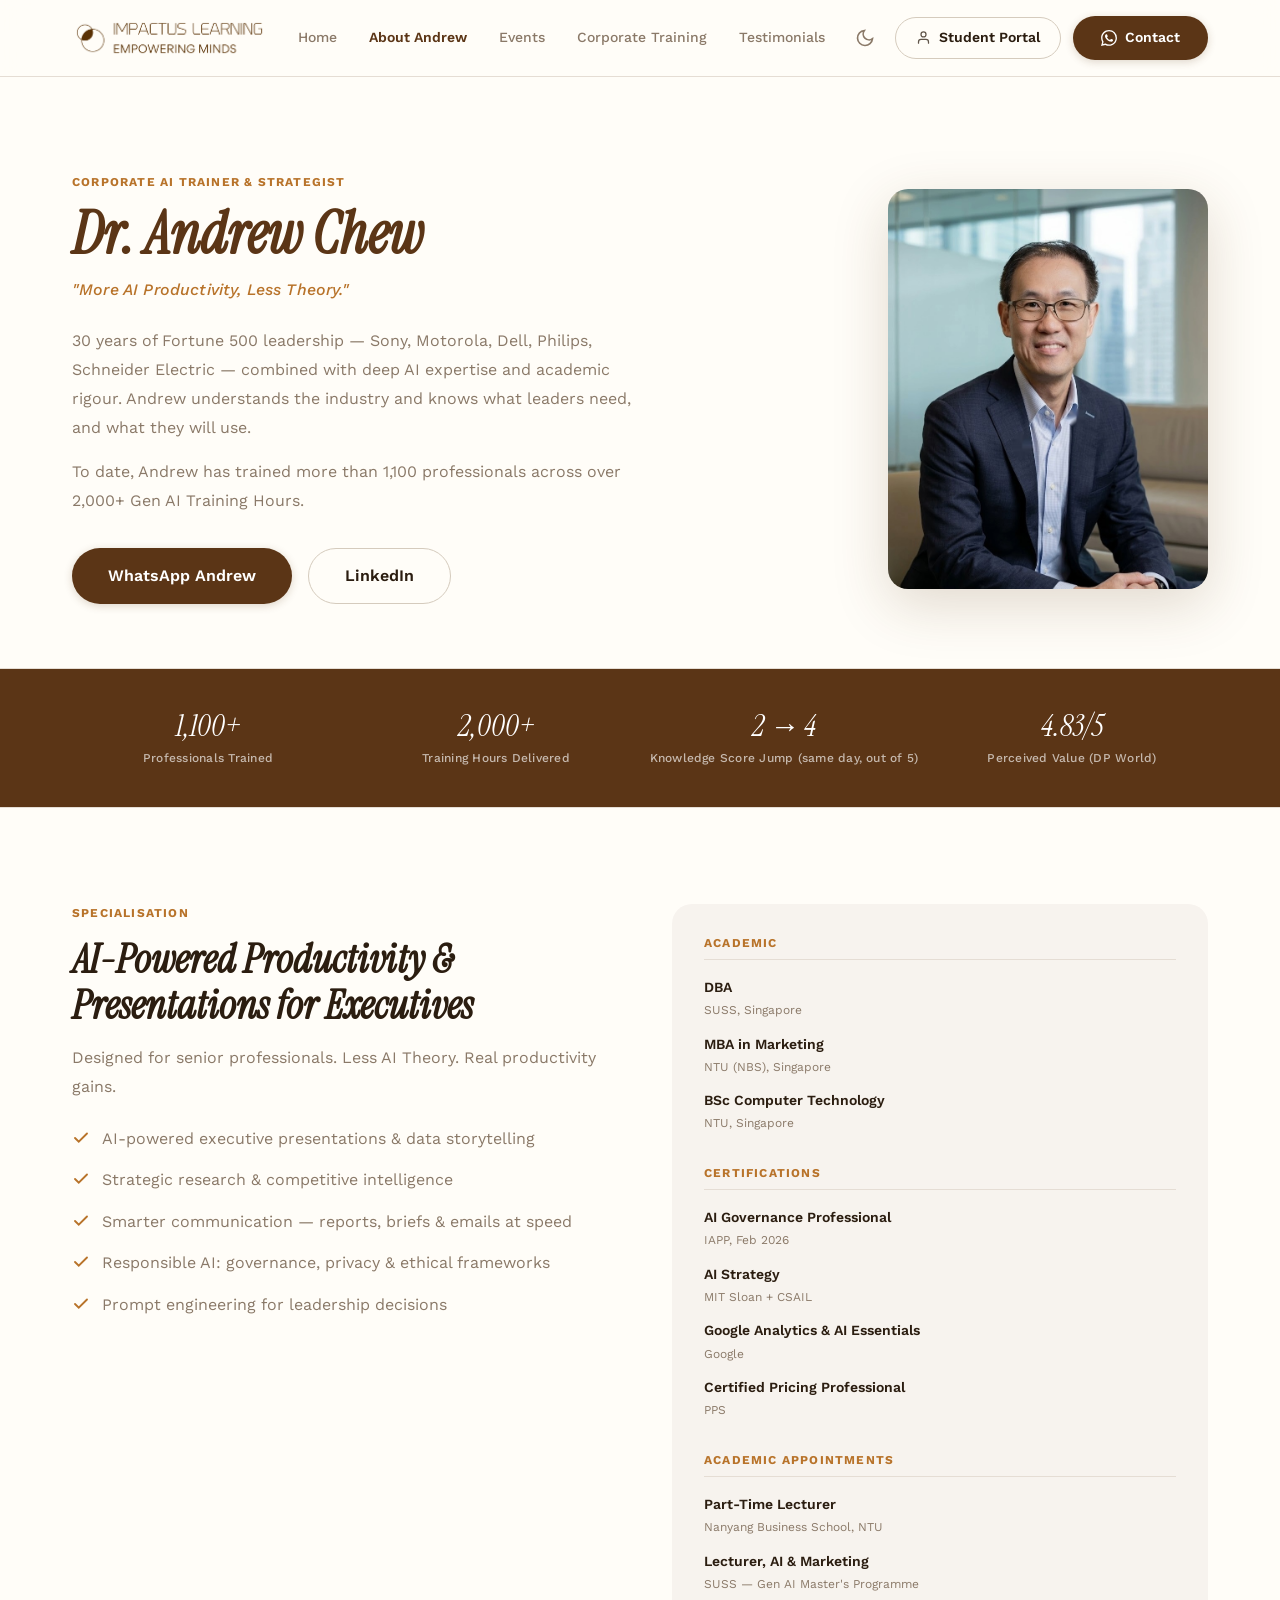
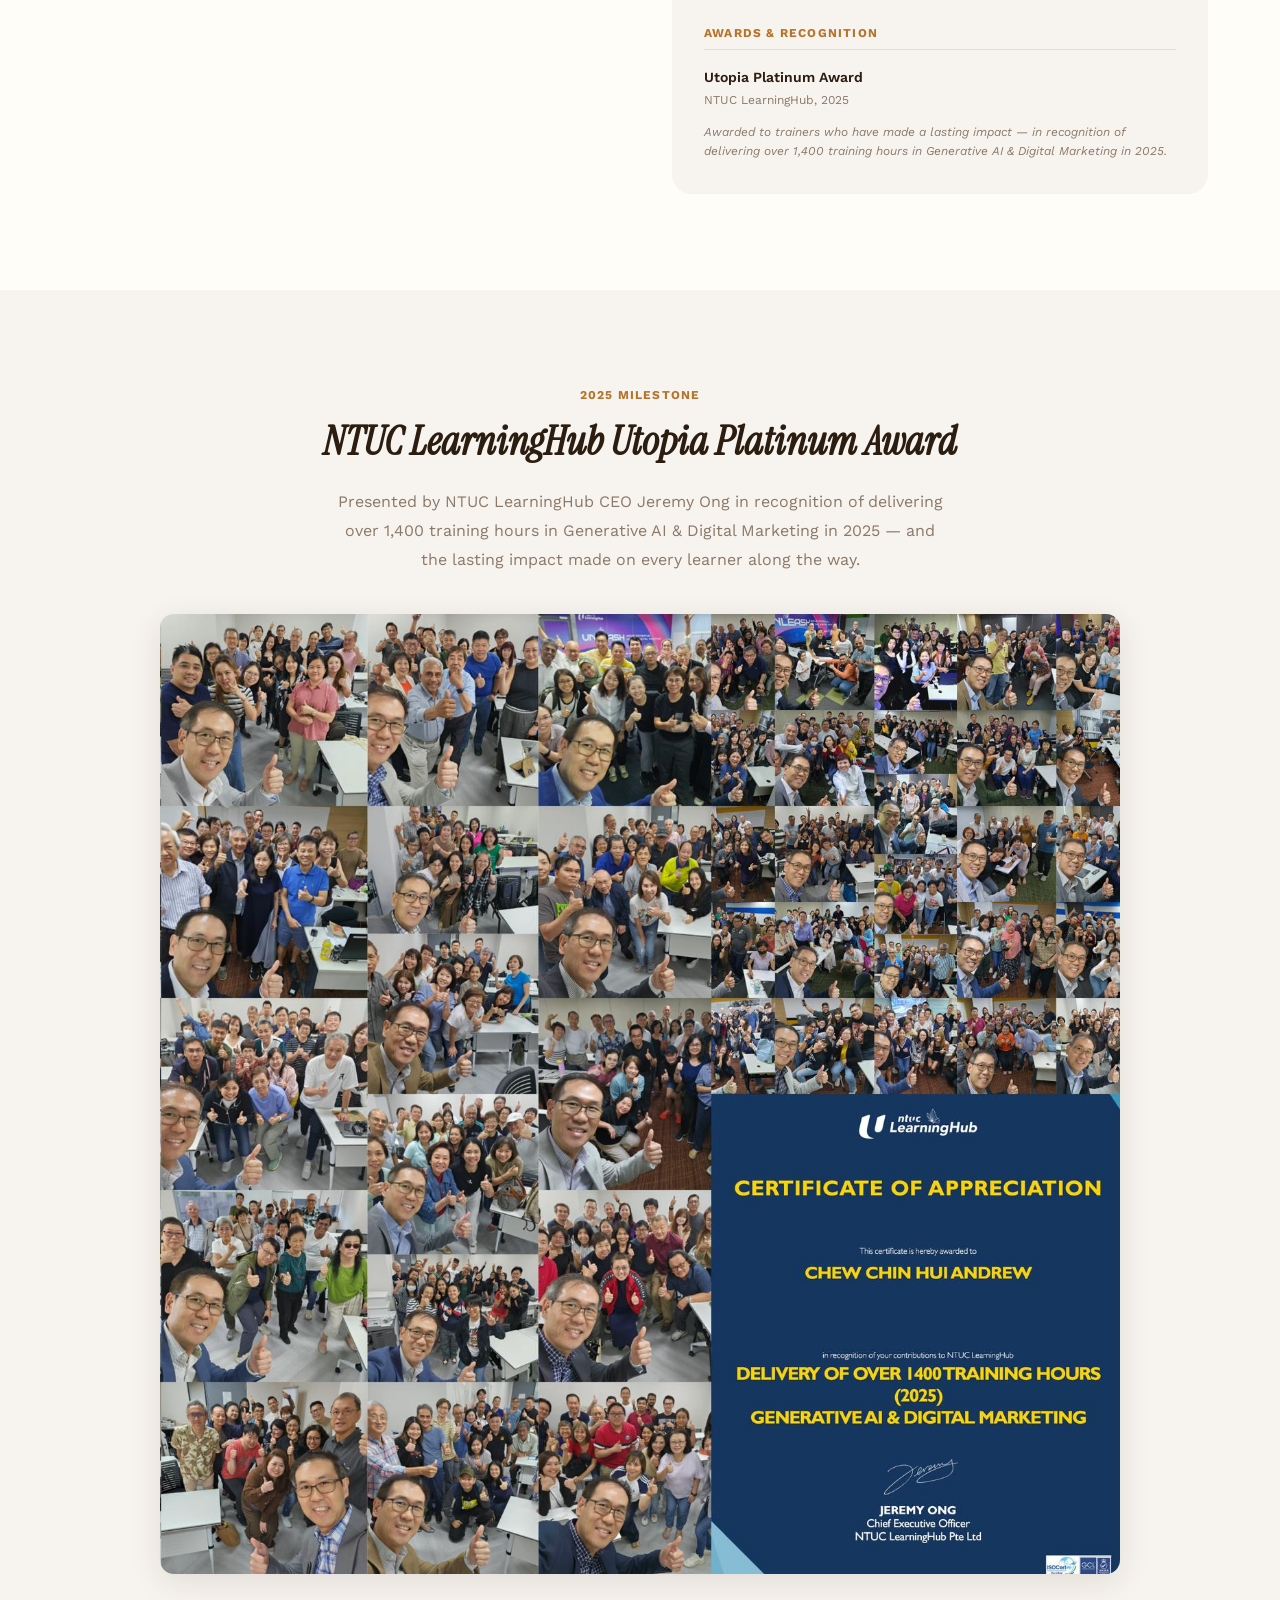
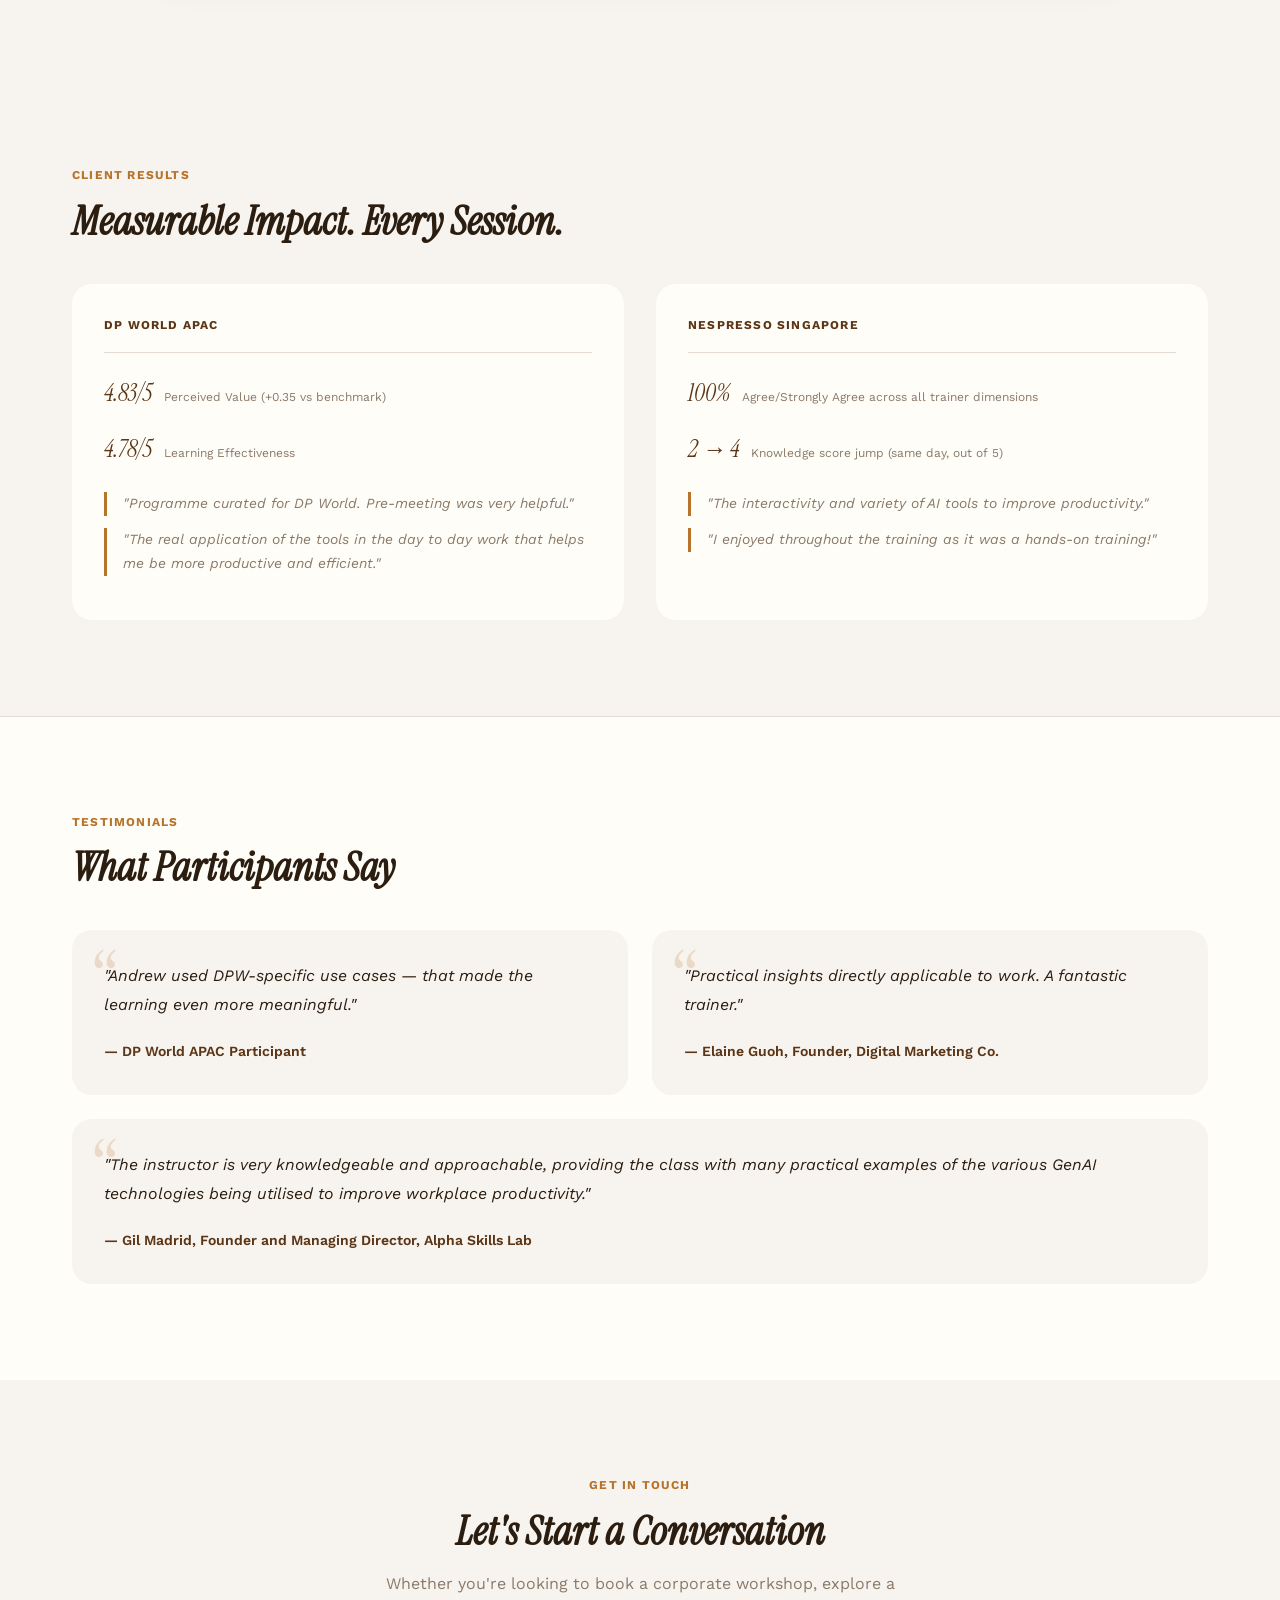
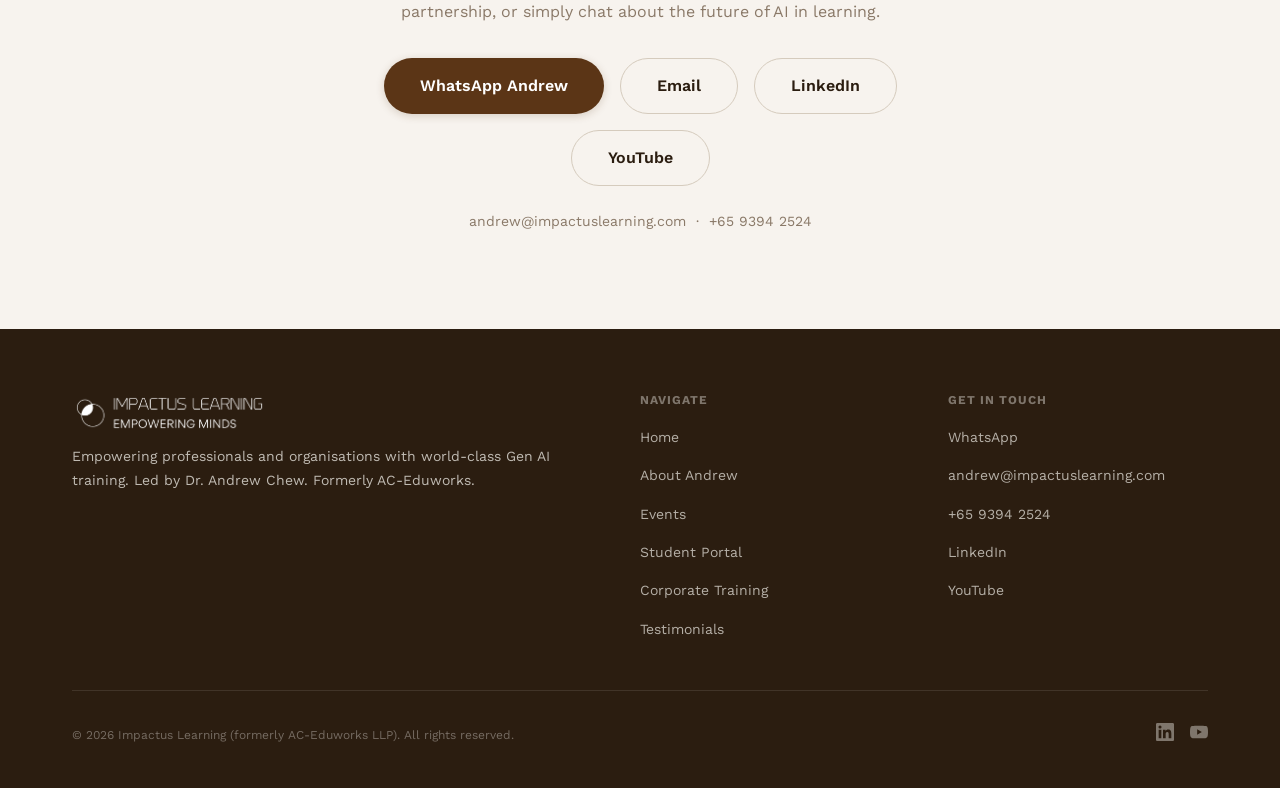
==== about.html @ 6787ad2a "Student Portal: lead the mobile drawer as a button The header capsule can't exist on mobile — at 390" ====
<!DOCTYPE html>
<html lang="en">
<head>
  <!-- Google tag (gtag.js) -->
  <script async src="https://www.googletagmanager.com/gtag/js?id=G-1ZG98XKEWS"></script>
  <script>
    window.dataLayer = window.dataLayer || [];
    function gtag(){dataLayer.push(arguments);}
    gtag('js', new Date());
    gtag('config', 'G-1ZG98XKEWS');
  </script>

  <meta charset="UTF-8">
  <meta name="viewport" content="width=device-width, initial-scale=1.0">
  <meta name="color-scheme" content="light dark">
  <meta name="supported-color-schemes" content="light dark">
  <title>About Dr. Andrew Chew — Impactus Learning</title>
  <meta name="description" content="Dr. Andrew Chew — Corporate AI Trainer & Strategist. 30 years of Fortune 500 leadership. DBA from SUSS. 1,100+ professionals trained.">
  <link rel="preconnect" href="https://fonts.googleapis.com">
  <link rel="preconnect" href="https://fonts.gstatic.com" crossorigin>
  <link href="https://fonts.googleapis.com/css2?family=Instrument+Serif:ital@0;1&family=Work+Sans:wght@300..700&display=swap" rel="stylesheet">
  <link rel="stylesheet" href="css/style.css?v=portal-drawer-v2">
  <link rel="icon" type="image/x-icon" href="favicon.ico">
  <link rel="apple-touch-icon" href="images/apple-touch-icon.png">
</head>
<body>

  <!-- HEADER -->
  <header class="header">
    <div class="container">
      <nav class="nav">
        <a href="index.html" class="nav__logo">
          <img src="images/logo.png" alt="Impactus Learning" class="nav__logo-img">
        </a>
        <div class="nav__overlay"></div>
        <ul class="nav__links">
          <li class="nav__drawer-header">
            <span>Menu</span>
            <button class="nav__close" aria-label="Close menu">
              <svg width="18" height="18" viewBox="0 0 24 24" fill="none" stroke="currentColor" stroke-width="2.5" stroke-linecap="round"><path d="M18 6L6 18M6 6l12 12"/></svg>
            </button>
          </li>
          <li class="nav__portal-item"><a href="https://events.impactuslearning.com/portal/" target="_blank" rel="noopener"><svg width="16" height="16" viewBox="0 0 24 24" fill="none" stroke="currentColor" stroke-width="2" stroke-linecap="round" stroke-linejoin="round"><path d="M20 21v-2a4 4 0 0 0-4-4H8a4 4 0 0 0-4 4v2"/><circle cx="12" cy="7" r="4"/></svg> Student Portal</a></li>
                    <li><a href="index.html">Home</a></li>
          <li><a href="about.html" class="active">About Andrew</a></li>
          <li><a href="https://events.impactuslearning.com" target="_blank" rel="noopener">Events</a></li>
          <li><a href="training.html">Corporate Training</a></li>
          <li><a href="testimonials.html">Testimonials</a></li>
          <!-- <li><a href="rebrand.html">Our Story</a></li> -->
        </ul>
        <div class="nav__actions">
          <button class="theme-toggle" data-theme-toggle aria-label="Toggle theme">
            <svg width="20" height="20" viewBox="0 0 24 24" fill="none" stroke="currentColor" stroke-width="2"><path d="M21 12.79A9 9 0 1 1 11.21 3 7 7 0 0 0 21 12.79z"/></svg>
          </button>
          <a href="https://events.impactuslearning.com/portal/" class="btn btn--outline nav__portal" target="_blank" rel="noopener"><svg width="15" height="15" viewBox="0 0 24 24" fill="none" stroke="currentColor" stroke-width="2" stroke-linecap="round" stroke-linejoin="round"><path d="M20 21v-2a4 4 0 0 0-4-4H8a4 4 0 0 0-4 4v2"/><circle cx="12" cy="7" r="4"/></svg> Student Portal</a>
          <a href="https://wa.me/6593942524" class="btn btn--primary" target="_blank" rel="noopener">
            <svg width="16" height="16" viewBox="0 0 24 24" fill="currentColor"><path d="M17.472 14.382c-.297-.149-1.758-.867-2.03-.967-.273-.099-.471-.148-.67.15-.197.297-.767.966-.94 1.164-.173.199-.347.223-.644.075-.297-.15-1.255-.463-2.39-1.475-.883-.788-1.48-1.761-1.653-2.059-.173-.297-.018-.458.13-.606.134-.133.298-.347.446-.52.149-.174.198-.298.298-.497.099-.198.05-.371-.025-.52-.075-.149-.669-1.612-.916-2.207-.242-.579-.487-.5-.669-.51-.173-.008-.371-.01-.57-.01-.198 0-.52.074-.792.372-.272.297-1.04 1.016-1.04 2.479 0 1.462 1.065 2.875 1.213 3.074.149.198 2.096 3.2 5.077 4.487.709.306 1.262.489 1.694.625.712.227 1.36.195 1.871.118.571-.085 1.758-.719 2.006-1.413.248-.694.248-1.289.173-1.413-.074-.124-.272-.198-.57-.347m-5.421 7.403h-.004a9.87 9.87 0 01-5.031-1.378l-.361-.214-3.741.982.998-3.648-.235-.374a9.86 9.86 0 01-1.51-5.26c.001-5.45 4.436-9.884 9.888-9.884 2.64 0 5.122 1.03 6.988 2.898a9.825 9.825 0 012.893 6.994c-.003 5.45-4.437 9.884-9.885 9.884m8.413-18.297A11.815 11.815 0 0012.05 0C5.495 0 .16 5.335.157 11.892c0 2.096.547 4.142 1.588 5.945L.057 24l6.305-1.654a11.882 11.882 0 005.683 1.448h.005c6.554 0 11.89-5.335 11.893-11.893a11.821 11.821 0 00-3.48-8.413z"/></svg>
            Contact
          </a>
          <button class="nav__toggle" aria-label="Open menu">
            <svg width="24" height="24" viewBox="0 0 24 24" fill="none" stroke="currentColor" stroke-width="2"><path d="M3 12h18M3 6h18M3 18h18"/></svg>
          </button>
        </div>
      </nav>
    </div>
  </header>

  <!-- PROFILE HERO -->
  <section class="about-hero">
    <div class="container">
      <div class="about-hero__inner" data-animate>
        <div class="about-hero__text">
          <p class="section__tag">Corporate AI Trainer &amp; Strategist</p>
          <h1 class="about-hero__name">Dr. Andrew Chew</h1>
          <p class="about-hero__tagline">"More AI Productivity, Less Theory."</p>
          <p class="about-hero__bio">30 years of Fortune 500 leadership — Sony, Motorola, Dell, Philips, Schneider Electric — combined with deep AI expertise and academic rigour. Andrew understands the industry and knows what leaders need, and what they will use.</p>
          <p class="about-hero__bio">To date, Andrew has trained more than 1,100 professionals across over 2,000+ Gen AI Training Hours.</p>
          <div class="about-hero__actions">
            <a href="https://wa.me/6593942524" class="btn btn--primary btn--lg" target="_blank" rel="noopener">WhatsApp Andrew</a>
            <a href="https://www.linkedin.com/in/andrew-chew-c-h/" class="btn btn--outline btn--lg" target="_blank" rel="noopener">LinkedIn</a>
          </div>
        </div>
        <div class="about-hero__photo-wrap">
          <img src="images/andrew-profile.jpg" alt="Dr. Andrew Chew" class="about-hero__photo">

        </div>
      </div>
    </div>
  </section>

  <!-- STATS STRIP -->
  <section class="about-stats" data-animate>
    <div class="container">
      <div class="about-stats__grid">
        <div class="about-stat">
          <div class="about-stat__number" data-count="1100" data-suffix="+">0</div>
          <div class="about-stat__label">Professionals Trained</div>
        </div>
        <div class="about-stat">
          <div class="about-stat__number" data-count="2000" data-suffix="+">0</div>
          <div class="about-stat__label">Training Hours Delivered</div>
        </div>
        <div class="about-stat">
          <div class="about-stat__number">2 → 4</div>
          <div class="about-stat__label">Knowledge Score Jump (same day, out of 5)</div>
        </div>
        <div class="about-stat">
          <div class="about-stat__number" data-count="483" data-divide="100" data-suffix="/5">0</div>
          <div class="about-stat__label">Perceived Value (DP World)</div>
        </div>
      </div>
    </div>
  </section>

  <!-- WHAT SETS ANDREW APART -->
  <section class="section section--bordered" data-animate>
    <div class="container">
      <div class="about-split">
        <div class="about-split__lead">
          <p class="section__tag">Specialisation</p>
          <h2 class="section__title">AI-Powered Productivity &amp; Presentations for Executives</h2>
          <p style="font-size: var(--text-base); color: var(--color-text-muted); line-height: 1.8; margin-bottom: var(--space-5);">Designed for senior professionals. Less AI Theory. Real productivity gains.</p>
          <ul class="about-skills">
            <li>
              <svg width="18" height="18" viewBox="0 0 24 24" fill="none" stroke="currentColor" stroke-width="2.5" stroke-linecap="round"><polyline points="20 6 9 17 4 12"/></svg>
              AI-powered executive presentations &amp; data storytelling
            </li>
            <li>
              <svg width="18" height="18" viewBox="0 0 24 24" fill="none" stroke="currentColor" stroke-width="2.5" stroke-linecap="round"><polyline points="20 6 9 17 4 12"/></svg>
              Strategic research &amp; competitive intelligence
            </li>
            <li>
              <svg width="18" height="18" viewBox="0 0 24 24" fill="none" stroke="currentColor" stroke-width="2.5" stroke-linecap="round"><polyline points="20 6 9 17 4 12"/></svg>
              Smarter communication — reports, briefs &amp; emails at speed
            </li>
            <li>
              <svg width="18" height="18" viewBox="0 0 24 24" fill="none" stroke="currentColor" stroke-width="2.5" stroke-linecap="round"><polyline points="20 6 9 17 4 12"/></svg>
              Responsible AI: governance, privacy &amp; ethical frameworks
            </li>
            <li>
              <svg width="18" height="18" viewBox="0 0 24 24" fill="none" stroke="currentColor" stroke-width="2.5" stroke-linecap="round"><polyline points="20 6 9 17 4 12"/></svg>
              Prompt engineering for leadership decisions
            </li>
          </ul>
        </div>
        <div class="about-split__credentials">
          <div class="cred-group">
            <h4 class="cred-group__title">Academic</h4>
            <ul class="cred-list">
              <li><span class="cred-degree">DBA</span><span class="cred-inst">SUSS, Singapore</span></li>
              <li><span class="cred-degree">MBA in Marketing</span><span class="cred-inst">NTU (NBS), Singapore</span></li>
              <li><span class="cred-degree">BSc Computer Technology</span><span class="cred-inst">NTU, Singapore</span></li>
            </ul>
          </div>
          <div class="cred-group">
            <h4 class="cred-group__title">Certifications</h4>
            <ul class="cred-list">
              <li><span class="cred-degree">AI Governance Professional</span><span class="cred-inst">IAPP, Feb 2026</span></li>
              <li><span class="cred-degree">AI Strategy</span><span class="cred-inst">MIT Sloan + CSAIL</span></li>
              <li><span class="cred-degree">Google Analytics &amp; AI Essentials</span><span class="cred-inst">Google</span></li>
              <li><span class="cred-degree">Certified Pricing Professional</span><span class="cred-inst">PPS</span></li>
            </ul>
          </div>
          <div class="cred-group">
            <h4 class="cred-group__title">Academic Appointments</h4>
            <ul class="cred-list">
              <li><span class="cred-degree">Part-Time Lecturer</span><span class="cred-inst">Nanyang Business School, NTU</span></li>
              <li><span class="cred-degree">Lecturer, AI &amp; Marketing</span><span class="cred-inst">SUSS — Gen AI Master's Programme</span></li>
            </ul>
          </div>
          <div class="cred-group">
            <h4 class="cred-group__title">Awards &amp; Recognition</h4>
            <ul class="cred-list">
              <li><span class="cred-degree">Utopia Platinum Award</span><span class="cred-inst">NTUC LearningHub, 2025</span></li>
              <li><span class="cred-degree" style="font-size:var(--text-xs);font-weight:400;font-style:italic;color:var(--color-text-muted);">Awarded to trainers who have made a lasting impact — in recognition of delivering over 1,400 training hours in Generative AI &amp; Digital Marketing in 2025.</span></li>
            </ul>
          </div>
        </div>
      </div>
    </div>
  </section>

  <!-- NTUC 2025 MILESTONE -->
  <section class="section section--surface">
    <div class="container">
      <p class="section__tag" style="text-align:center;">2025 Milestone</p>
      <h2 class="section__title" style="text-align:center;max-width:700px;margin:0 auto var(--space-6);">NTUC LearningHub Utopia Platinum Award</h2>
      <p style="text-align:center;font-size:var(--text-base);color:var(--color-text-muted);max-width:620px;margin:0 auto var(--space-10);line-height:1.8;">Presented by NTUC LearningHub CEO Jeremy Ong in recognition of delivering over 1,400 training hours in Generative AI &amp; Digital Marketing in 2025 — and the lasting impact made on every learner along the way.</p>
      <div style="max-width:960px;margin:0 auto;">
        <img src="images/ntuc-award-collage-2025.jpg"
             alt="Dr. Andrew Chew with NTUC LearningHub learners — 1,400 training hours 2025"
             style="width:100%;border-radius:var(--radius-lg);display:block;box-shadow:var(--shadow-lg);">
      </div>
    </div>
  </section>

  <!-- CLIENT RESULTS -->
  <section class="section section--surface" data-animate>
    <div class="container">
      <p class="section__tag">Client Results</p>
      <h2 class="section__title">Measurable Impact. Every Session.</h2>
      <div class="results-grid">
        <div class="result-card" data-animate>
          <div class="result-card__client">DP World APAC</div>
          <div class="result-card__metrics">
            <div class="result-metric">
              <span class="result-metric__value">4.83/5</span>
              <span class="result-metric__label">Perceived Value (+0.35 vs benchmark)</span>
            </div>
            <div class="result-metric">
              <span class="result-metric__value">4.78/5</span>
              <span class="result-metric__label">Learning Effectiveness</span>
            </div>
          </div>
          <blockquote class="result-card__quote">"Programme curated for DP World. Pre-meeting was very helpful."</blockquote>
          <blockquote class="result-card__quote">"The real application of the tools in the day to day work that helps me be more productive and efficient."</blockquote>
        </div>
        <div class="result-card" data-animate>
          <div class="result-card__client">Nespresso Singapore</div>
          <div class="result-card__metrics">
            <div class="result-metric">
              <span class="result-metric__value">100%</span>
              <span class="result-metric__label">Agree/Strongly Agree across all trainer dimensions</span>
            </div>
            <div class="result-metric">
              <span class="result-metric__value">2 → 4</span>
              <span class="result-metric__label">Knowledge score jump (same day, out of 5)</span>
            </div>
          </div>
          <blockquote class="result-card__quote">"The interactivity and variety of AI tools to improve productivity."</blockquote>
          <blockquote class="result-card__quote">"I enjoyed throughout the training as it was a hands-on training!"</blockquote>
        </div>
      </div>
    </div>
  </section>

  <!-- TESTIMONIALS -->
  <section class="section section--bordered" data-animate>
    <div class="container">
      <p class="section__tag">Testimonials</p>
      <h2 class="section__title">What Participants Say</h2>
      <div class="about-testimonials">
        <figure class="about-testi" data-animate>
          <blockquote class="about-testi__quote">"Andrew used DPW-specific use cases — that made the learning even more meaningful."</blockquote>
          <figcaption class="about-testi__attr">— DP World APAC Participant</figcaption>
        </figure>
        <figure class="about-testi" data-animate>
          <blockquote class="about-testi__quote">"Practical insights directly applicable to work. A fantastic trainer."</blockquote>
          <figcaption class="about-testi__attr">— Elaine Guoh, Founder, Digital Marketing Co.</figcaption>
        </figure>
        <figure class="about-testi about-testi--wide" data-animate>
          <blockquote class="about-testi__quote">"The instructor is very knowledgeable and approachable, providing the class with many practical examples of the various GenAI technologies being utilised to improve workplace productivity."</blockquote>
          <figcaption class="about-testi__attr">— Gil Madrid, Founder and Managing Director, Alpha Skills Lab</figcaption>
        </figure>
      </div>
    </div>
  </section>

  <!-- CONNECT -->
  <section class="section section--surface" data-animate>
    <div class="container" style="text-align: center; max-width: 600px;">
      <p class="section__tag" style="text-align: center;">Get in Touch</p>
      <h2 class="section__title" style="text-align: center;">Let's Start a Conversation</h2>
      <p class="section__sub" style="text-align: center; margin: 0 auto var(--space-8);">Whether you're looking to book a corporate workshop, explore a partnership, or simply chat about the future of AI in learning.</p>
      <div style="display: flex; gap: var(--space-4); justify-content: center; flex-wrap: wrap; margin-bottom: var(--space-6);">
        <a href="https://wa.me/6593942524" class="btn btn--primary btn--lg" target="_blank" rel="noopener">WhatsApp Andrew</a>
        <a href="mailto:andrew@impactuslearning.com" class="btn btn--outline btn--lg">Email</a>
        <a href="https://www.linkedin.com/in/andrew-chew-c-h/" class="btn btn--outline btn--lg" target="_blank" rel="noopener">LinkedIn</a>
        <a href="https://www.youtube.com/@AndrewLearnsAI/videos" class="btn btn--outline btn--lg" target="_blank" rel="noopener">YouTube</a>
      </div>
      <p style="font-size: var(--text-sm); color: var(--color-text-muted);">andrew@impactuslearning.com &nbsp;·&nbsp; +65 9394 2524</p>
    </div>
  </section>

  <!-- FOOTER -->
  <footer class="footer">
    <div class="container">
      <div class="footer__grid">
        <div class="footer__brand">
          <img src="images/logo-dark.png" alt="Impactus Learning">
          <p>Empowering professionals and organisations with world-class Gen AI training. Led by Dr. Andrew Chew. Formerly AC-Eduworks.</p>
        </div>
        <div>
          <h4>Navigate</h4>
          <ul class="footer__links">
                      <li><a href="index.html">Home</a></li>
          <li><a href="about.html" class="active">About Andrew</a></li>
          <li><a href="https://events.impactuslearning.com" target="_blank" rel="noopener">Events</a></li>
          <li><a href="https://events.impactuslearning.com/portal/" target="_blank" rel="noopener">Student Portal</a></li>
          <li><a href="training.html">Corporate Training</a></li>
          <li><a href="testimonials.html">Testimonials</a></li>
          <!-- <li><a href="rebrand.html">Our Story</a></li> -->
          </ul>
        </div>
        <div>
          <h4>Get in Touch</h4>
          <ul class="footer__links">
            <li><a href="https://wa.me/6593942524" target="_blank" rel="noopener">WhatsApp</a></li>
            <li><a href="mailto:andrew@impactuslearning.com">andrew@impactuslearning.com</a></li>
            <li><a href="tel:93942524">+65 9394 2524</a></li>
            <li><a href="https://www.linkedin.com/in/andrew-chew-c-h/" target="_blank" rel="noopener">LinkedIn</a></li>
            <li><a href="https://www.youtube.com/@AndrewLearnsAI/videos" target="_blank" rel="noopener">YouTube</a></li>
          </ul>
        </div>
      </div>
      <div class="footer__bottom">
        <span>&copy; 2026 Impactus Learning (formerly AC-Eduworks LLP). All rights reserved.</span>
        <div class="footer__socials">
          <a href="https://www.linkedin.com/in/andrew-chew-c-h/" target="_blank" rel="noopener" aria-label="LinkedIn">
            <svg width="18" height="18" viewBox="0 0 24 24" fill="currentColor"><path d="M20.447 20.452h-3.554v-5.569c0-1.328-.027-3.037-1.852-3.037-1.853 0-2.136 1.445-2.136 2.939v5.667H9.351V9h3.414v1.561h.046c.477-.9 1.637-1.85 3.37-1.85 3.601 0 4.267 2.37 4.267 5.455v6.286zM5.337 7.433a2.062 2.062 0 01-2.063-2.065 2.064 2.064 0 112.063 2.065zm1.782 13.019H3.555V9h3.564v11.452zM22.225 0H1.771C.792 0 0 .774 0 1.729v20.542C0 23.227.792 24 1.771 24h20.451C23.2 24 24 23.227 24 22.271V1.729C24 .774 23.2 0 22.222 0h.003z"/></svg>
          </a>
          <a href="https://www.youtube.com/@AndrewLearnsAI/videos" target="_blank" rel="noopener" aria-label="YouTube">
            <svg width="18" height="18" viewBox="0 0 24 24" fill="currentColor"><path d="M23.498 6.186a3.016 3.016 0 00-2.122-2.136C19.505 3.545 12 3.545 12 3.545s-7.505 0-9.377.505A3.017 3.017 0 00.502 6.186C0 8.07 0 12 0 12s0 3.93.502 5.814a3.016 3.016 0 002.122 2.136c1.871.505 9.376.505 9.376.505s7.505 0 9.377-.505a3.015 3.015 0 002.122-2.136C24 15.93 24 12 24 12s0-3.93-.502-5.814zM9.545 15.568V8.432L15.818 12l-6.273 3.568z"/></svg>
          </a>
        </div>
      </div>
    </div>
  </footer>

  <script src="js/main.js?v=6"></script>
</body>
</html>
---- css/style.css ----
/* ================================================================
   IMPACTUS LEARNING — Design System
   Warm • Light • People-Centric
   ================================================================ */

/* ---------- DESIGN TOKENS ---------- */
:root {
  /* ── Brand ── */
  --color-brand:       #5B3516;
  --color-brand-hover: #7A4A28;
  --color-brand-light: #A06B3E;
  --color-brand-subtle: rgba(91,53,22,0.08);

  /* ── Accent (warm amber for CTAs) ── */
  --color-accent:      #B8732A;
  --color-accent-hover:#D08535;
  --color-accent-subtle: rgba(184,115,42,0.10);

  /* ── Surfaces ── */
  --color-bg:          #FFFDF8;
  --color-surface:     #F7F3EE;
  --color-surface-2:   #EFEBE4;
  --color-surface-3:   #E7E1D9;

  /* ── Text ── */
  --color-text:        #2B1D10;
  --color-text-muted:  #8A7968;
  --color-text-subtle: #B5A898;

  /* ── Borders ── */
  --color-divider:     #E5DDD4;
  --color-divider-strong: #D5CBBD;

  /* ── Status ── */
  --color-success:     #3A8A5C;
  --color-error:       #C4483D;

  /* ── Type Scale ── */
  --text-xs:   0.75rem;
  --text-sm:   0.875rem;
  --text-base: 1rem;
  --text-lg:   1.125rem;
  --text-xl:   1.25rem;
  --text-2xl:  1.5rem;
  --text-3xl:  1.875rem;
  --text-hero: clamp(2.5rem, 5.5vw, 4rem);

  /* ── Spacing ── */
  --space-1:  0.25rem;  --space-2:  0.5rem;   --space-3:  0.75rem;
  --space-4:  1rem;     --space-5:  1.25rem;   --space-6:  1.5rem;
  --space-8:  2rem;     --space-10: 2.5rem;    --space-12: 3rem;
  --space-14: 3.5rem;   --space-16: 4rem;      --space-20: 5rem;
  --space-24: 6rem;     --space-32: 8rem;

  /* ── Radii ── */
  --radius-sm: 6px; --radius-md: 10px; --radius-lg: 14px; --radius-xl: 20px; --radius-full: 100px;

  /* ── Shadows ── */
  --shadow-xs:  0 1px 2px rgba(43,29,16,0.04);
  --shadow-sm:  0 2px 8px rgba(43,29,16,0.06);
  --shadow-md:  0 4px 16px rgba(43,29,16,0.08);
  --shadow-lg:  0 8px 32px rgba(43,29,16,0.10);
  --shadow-xl:  0 16px 48px rgba(43,29,16,0.12);

  /* ── Font ── */
  --font-display: 'Instrument Serif', Georgia, serif;
  --font-body:    'Work Sans', system-ui, sans-serif;

  /* ── Layout ── */
  --container-max: 1200px;
}

/* ---------- DARK MODE ---------- */
[data-theme="dark"] {
  --color-bg:          #26201A;
  --color-surface:     #302820;
  --color-surface-2:   #3A3028;
  --color-surface-3:   #453830;
  --color-text:        #E8E2DA;
  --color-text-muted:  #A69A8C;
  --color-text-subtle: #7A6E60;
  --color-divider:     #3E3228;
  /* Lift brand colour so it's visible on dark surfaces */
  --color-brand:       #C4894A;
  --color-brand-hover: #D49A5A;
  --color-brand-light: #D4A06A;
  --color-brand-subtle: rgba(196,137,74,0.12);
  --color-divider-strong: #4A4135;
  --color-accent-subtle: rgba(184,115,42,0.15);
  --shadow-xs:  0 1px 2px rgba(0,0,0,0.2);
  --shadow-sm:  0 2px 8px rgba(0,0,0,0.25);
  --shadow-md:  0 4px 16px rgba(0,0,0,0.3);
  --shadow-lg:  0 8px 32px rgba(0,0,0,0.35);
  --shadow-xl:  0 16px 48px rgba(0,0,0,0.4);
}

/* ---------- RESET & BASE ---------- */
*, *::before, *::after { margin: 0; padding: 0; box-sizing: border-box; }
html { scroll-behavior: smooth; -webkit-text-size-adjust: 100%; overflow-x: hidden; }
body {
  font-family: var(--font-body);
  font-size: var(--text-base);
  color: var(--color-text);
  background: var(--color-bg);
  line-height: 1.65;
  -webkit-font-smoothing: antialiased;
  transition: background-color 0.3s ease, color 0.3s ease;
}
img { max-width: 100%; display: block; }
a { color: inherit; text-decoration: none; }
button { font: inherit; cursor: pointer; background: none; border: none; }
ul, ol { list-style: none; }
h1, h2, h3, h4, h5, h6 { line-height: 1.2; font-weight: 700; }

/* ---------- LAYOUT ---------- */
.container { max-width: var(--container-max); margin: 0 auto; padding-inline: var(--space-6); }
@media (min-width: 1024px) { .container { padding-inline: var(--space-8); } }

/* ---------- HEADER ---------- */
.header {
  position: sticky; top: 0; z-index: 400;
  background: rgba(255,253,248,0.88);
  backdrop-filter: blur(14px);
  -webkit-backdrop-filter: blur(14px);
  border-bottom: 1px solid var(--color-divider);
  transition: background-color 0.3s, box-shadow 0.3s;
}
[data-theme="dark"] .header { background: rgba(38,32,26,0.92); }

/* Dark mode: keep primary button espresso, override amber brand back */
[data-theme="dark"] .btn--primary {
  background: #5B3516;
  box-shadow: 0 2px 8px rgba(0,0,0,0.3);
}
[data-theme="dark"] .btn--primary:hover { background: #7A4A28; }

/* Dark mode: about stats strip stays dark, white text */
[data-theme="dark"] .about-stats {
  background: #1A1510;
}
[data-theme="dark"] .about-stat__number { color: #fff; }
[data-theme="dark"] .about-stat__label { color: rgba(255,255,255,0.65); }
.header--scrolled { box-shadow: var(--shadow-sm); }

.nav { display: flex; align-items: center; justify-content: space-between; padding-block: var(--space-4); }
.nav__logo { display: flex; align-items: center; gap: var(--space-3); text-decoration: none; color: var(--color-text); }
.nav__logo-img { height: 40px; width: auto; object-fit: contain; display: block; mix-blend-mode: multiply; }
[data-theme="dark"] .nav__logo-img { content: url('../images/logo-dark.png'); mix-blend-mode: normal; filter: brightness(1.1); }

.nav__links { display: flex; align-items: center; gap: var(--space-1); list-style: none; margin: 0; padding: 0; }
.nav__links a {
  display: block; padding: 8px 14px; font-size: var(--text-sm);
  font-weight: 500; color: var(--color-text-muted);
  border-radius: var(--radius-md); transition: color 0.2s, background 0.2s;
}
.nav__links a:hover { color: var(--color-text); background: var(--color-brand-subtle); }
.nav__links a.active { color: var(--color-brand); font-weight: 600; }

.nav__actions { display: flex; align-items: center; gap: var(--space-3); }

/* Theme Toggle */
.theme-toggle { width: 36px; height: 36px; display: flex; align-items: center; justify-content: center; border-radius: var(--radius-md); color: var(--color-text-muted); transition: color 0.2s, background 0.2s; }
.theme-toggle:hover { color: var(--color-text); background: var(--color-surface); }

/* Nav Toggle (hamburger) */
.nav__toggle { display: none; width: 40px; height: 40px; align-items: center; justify-content: center; border-radius: var(--radius-md); color: var(--color-text); touch-action: manipulation; -webkit-tap-highlight-color: transparent; }

/* ── Mobile Nav Drawer ── */
.nav__drawer-header { display: none; }
.nav__close { display: none; }
@media (max-width: 768px) {
  .nav__toggle { display: flex; }
  .nav__links {
    position: fixed; top: 0; right: 0;
    width: 80vw; max-width: 300px; height: 100vh;
    flex-direction: column; align-items: stretch;
    padding: 0; margin: 0;
    background-color: #FFFDF8 !important; color-scheme: light;
    border-left: 1px solid var(--color-divider);
    box-shadow: -4px 0 30px rgba(43,29,16,0.15);
    transform: none;
    z-index: 1000; gap: 0; overflow-y: auto;
    -webkit-overflow-scrolling: touch;
  }
  .nav__links.dragging { transition: none; }
  [data-theme="dark"] .nav__links { background-color: #26201A !important; color-scheme: dark; border-left-color: #45382E; }
  /* !important lock: blocks old cached JS from opening nav via inline style or .open class */
  /* Closed: fully removed from rendering — cannot be revealed by pinch-zoom or swipe, and does not widen the page. */
  .nav__links:not(.nav-is-open) { display: none !important; }
  /* Open: only when the hamburger adds .nav-is-open (see main.js). */
  .nav__links.nav-is-open { display: flex; transform: none; pointer-events: auto; visibility: visible; }

  .nav__drawer-header {
    display: flex !important; align-items: center; justify-content: space-between;
    padding: 20px 24px; border-bottom: 1px solid var(--color-divider);
    flex-shrink: 0; background-color: inherit !important;
  }
  .nav__drawer-header span {
    font-family: var(--font-body); font-weight: 700; font-size: 14px;
    text-transform: uppercase; letter-spacing: 0.08em;
    color: var(--color-brand) !important;
  }
  [data-theme="dark"] .nav__drawer-header span { color: var(--color-brand-light) !important; }
  .nav__close {
    display: flex; align-items: center; justify-content: center;
    width: 36px; height: 36px;
    background-color: var(--color-surface) !important;
    border: none; border-radius: 50%;
    cursor: pointer; color: var(--color-text) !important;
  }

  .nav__links li { list-style: none; border-bottom: 1px solid var(--color-divider); background-color: inherit !important; }
  .nav__links a {
    display: block; padding: 18px 24px;
    font-size: 17px; font-weight: 600; line-height: 1.3;
    color: var(--color-text) !important; text-decoration: none;
    background-color: transparent !important; border-radius: 0;
  }
  [data-theme="dark"] .nav__links a { color: var(--color-text) !important; }
  .nav__links a:active { background-color: var(--color-surface) !important; }
  .nav__links a.active { color: var(--color-brand) !important; }
  [data-theme="dark"] .nav__links a.active { color: var(--color-brand-light) !important; }

  .nav__overlay {
    position: fixed; inset: 0; background: rgba(43,29,16,0.45);
    z-index: 999; opacity: 0; visibility: hidden;
    transition: opacity 0.3s ease, visibility 0.3s ease;
    -webkit-tap-highlight-color: transparent;
  }
  .nav__overlay.dragging { transition: none; }
  .nav__overlay.nav-is-open { opacity: 1; visibility: visible; }
}

@media (max-width: 768px) {
  /* Student Portal leads the drawer as a real button, not a text row.
     Colours are hard-coded espresso (not var(--color-brand), which flips amber in
     dark mode) so this matches how .btn--primary is overridden for dark. */
  .nav__links li.nav__portal-item { padding: 16px 20px; }
  .nav__links li.nav__portal-item a {
    display: flex; align-items: center; justify-content: center; gap: 8px;
    padding: 15px 20px; border-radius: var(--radius-full);
    background-color: #5B3516 !important; color: #fff !important;
    font-size: 16px; font-weight: 700;
    box-shadow: 0 2px 8px rgba(91,53,22,0.25);
  }
  .nav__links li.nav__portal-item a:active { background-color: #7A4A28 !important; }
  .nav__links li.nav__portal-item svg { opacity: 0.85; flex-shrink: 0; }
}

/* ---------- BUTTONS ---------- */
.btn {
  display: inline-flex; align-items: center; gap: var(--space-2);
  font-weight: 600; border-radius: var(--radius-full);
  padding: 12px 28px; font-size: var(--text-sm);
  transition: all 0.2s ease; text-decoration: none; line-height: 1.4;
}
.btn--primary {
  background: var(--color-brand); color: #fff;
  box-shadow: 0 2px 8px rgba(91,53,22,0.2);
}
.btn--primary:hover {
  background: var(--color-brand-hover); transform: translateY(-1px);
  box-shadow: 0 4px 16px rgba(91,53,22,0.25);
}
.btn--accent {
  background: var(--color-accent); color: #fff;
  box-shadow: 0 2px 8px rgba(184,115,42,0.2);
}
.btn--accent:hover {
  background: var(--color-accent-hover); transform: translateY(-1px);
  box-shadow: 0 4px 16px rgba(184,115,42,0.3);
}
.btn--outline {
  border: 1.5px solid var(--color-divider-strong); color: var(--color-text);
  background: transparent;
}
.btn--outline:hover { background: var(--color-surface); border-color: var(--color-brand); }
.btn--lg { padding: 16px 36px; font-size: var(--text-base); }

/* Student Portal capsule — desktop only; on mobile the link lives in the nav drawer */
.nav__portal { padding: 10px 20px; }
.nav__portal svg { opacity: 0.75; }
@media (min-width: 769px) { .nav__links li.nav__portal-item { display: none; } }
@media (max-width: 768px) { .nav__portal { display: none; } }

/* ---------- HERO ---------- */
.hero {
  position: relative; overflow: hidden;
  padding: var(--space-32) 0 var(--space-24);
  background: var(--color-bg);
}
.hero__bg {
  position: absolute; inset: 0; pointer-events: none;
  background:
    radial-gradient(ellipse 80% 50% at 50% -20%, rgba(184,115,42,0.08) 0%, transparent 70%),
    radial-gradient(ellipse 50% 40% at 90% 90%, rgba(91,53,22,0.05) 0%, transparent 60%);
}

/* Hero photo — a real column, shown WHOLE. Never cropped: the banner carries
   its own headline and the laptop of students, and both must stay visible. */
.hero__photo-wrap {
  position: relative;
  z-index: 1;
  align-self: center;
  justify-self: end;
  width: 100%;
  max-width: 460px;
}
.hero__photo {
  width: 100%; height: auto;
  aspect-ratio: 1 / 1;
  object-fit: contain;
  display: block;
  border-radius: var(--radius-md);
}
.hero__photo-fade { display: none; }

.hero__inner {
  position: relative; z-index: 1;
  max-width: 780px;
  min-width: 0;
}
/* Text + ladder get the majority of the width; photo sits beside them */
.hero .container {
  display: grid;
  grid-template-columns: minmax(0, 1.25fr) minmax(0, 0.75fr);
  gap: 44px;
  align-items: center;
}
@media (max-width: 1024px) {
  .hero .container { grid-template-columns: 1fr; gap: 32px; }
  .hero__photo-wrap { justify-self: start; max-width: 460px; }
}

@media (max-width: 768px) {
  /* Photo is now a flow column, not an absolute overlay — no reserved space needed. */
  .hero__photo-wrap { width: 100%; max-width: 100%; justify-self: stretch; }
  .hero__actions {
    position: relative; z-index: 2;
    flex-direction: column;
    align-items: flex-start;
  }
  .hero__ladder { position: relative; z-index: 2; }
  /* On mobile, let the hero capsule + buttons wrap instead of overflowing off-screen.
     These are inline-flex pills; force the flex line to wrap and allow the text to break. */
  .hero__capsule-link,
  .hero__actions .btn {
    white-space: normal !important;
    flex-wrap: wrap;
    justify-content: flex-start;
    max-width: 100%;
    width: 100%;
    text-align: left;
    overflow-wrap: anywhere;
    word-break: break-word;
  }
}
.hero__eyebrow {
  display: inline-flex; align-items: center; gap: 8px;
  font-size: var(--text-xs); font-weight: 600;
  letter-spacing: 0.08em; text-transform: uppercase;
  color: var(--color-brand);
  background: var(--color-brand-subtle);
  border: 1px solid rgba(91,53,22,0.12);
  padding: 6px 16px; border-radius: var(--radius-full);
  margin-bottom: var(--space-6);
}
.hero__title {
  font-family: var(--font-display);
  font-style: italic;
  font-size: var(--text-hero);
  line-height: 1.08;
  color: var(--color-text);
  margin-bottom: var(--space-6);
}
.hero__title span { color: var(--color-brand); }
.hero__sub {
  font-size: var(--text-lg);
  color: var(--color-text-muted);
  line-height: 1.75;
  max-width: 560px;
  margin-bottom: var(--space-8);
}
.hero__actions { display: flex; gap: var(--space-4); flex-wrap: wrap; }

/* ---------- HERO CAPSULE LINK ---------- */
@keyframes capsuleWavyGlow {
  0%   { box-shadow: 0 0 6px 0 rgba(91,53,22,0.30), 0 2px 12px rgba(91,53,22,0.20); border-color: rgba(255,255,255,0.18); }
  20%  { box-shadow: 0 0 20px 6px rgba(91,53,22,0.55), 0 4px 24px rgba(196,137,74,0.35); border-color: rgba(255,255,255,0.40); }
  40%  { box-shadow: 0 0 8px 1px rgba(91,53,22,0.32), 0 2px 12px rgba(91,53,22,0.22); border-color: rgba(255,255,255,0.20); }
  60%  { box-shadow: 0 0 30px 10px rgba(91,53,22,0.60), 0 6px 32px rgba(196,137,74,0.40); border-color: rgba(255,255,255,0.55); }
  80%  { box-shadow: 0 0 10px 2px rgba(91,53,22,0.38), 0 2px 12px rgba(91,53,22,0.24); border-color: rgba(255,255,255,0.24); }
  100% { box-shadow: 0 0 6px 0 rgba(91,53,22,0.30), 0 2px 12px rgba(91,53,22,0.20); border-color: rgba(255,255,255,0.18); }
}
.hero__capsule-link {
  display: inline-flex; align-items: center; gap: 8px;
  font-size: var(--text-base); font-weight: 700;
  letter-spacing: 0.06em; text-transform: uppercase;
  color: #fff;
  background: var(--color-brand);
  border: 1.5px solid rgba(255,255,255,0.18);
  padding: 16px 36px; border-radius: var(--radius-full);
  text-decoration: none;
  animation: capsuleWavyGlow 3s ease-in-out infinite;
  transition: background 0.2s ease, transform 0.15s ease;
  white-space: nowrap;
}
.hero__capsule-link:hover {
  background: var(--color-brand-hover);
  transform: translateY(-1px);
  animation-play-state: paused;
  box-shadow: 0 4px 24px rgba(91,53,22,0.45);
  border-color: rgba(255,255,255,0.35);
}
[data-theme="dark"] .hero__capsule-link {
  color: #fff;
  background: #5B3516;
  border-color: rgba(255,255,255,0.18);
}
[data-theme="dark"] .hero__capsule-link:hover {
  background: #7A4A28;
}

/* ---------- HERO LADDER (course level/format grid) ---------- */
.hero__ladder {
  display: flex; flex-direction: column; gap: 12px;
  width: 100%;
}
.hero__ladder-row {
  display: grid; grid-template-columns: 152px 1fr 1fr;
  gap: 10px; align-items: stretch;
}
.hero__ladder-fam {
  display: flex; align-items: flex-start; justify-content: center;
}
.hero__ladder-fam-img {
  width: 100%; max-width: 152px; height: auto; aspect-ratio: 1 / 1;
  border-radius: var(--radius-md);
  object-fit: cover; object-position: center;
  border: 1px solid var(--color-divider);
  box-shadow: var(--shadow-sm);
  display: block;
}
.hero__ladder-cell {
  display: flex; flex-direction: column; gap: 5px;
  background: var(--color-bg);
  border: 1px solid var(--color-divider);
  border-radius: var(--radius-md);
  padding: 15px 17px;
  text-decoration: none;
  transition: border-color 0.25s, transform 0.25s, box-shadow 0.25s;
}
.hero__ladder-cell:hover {
  border-color: var(--color-accent);
  transform: translateY(-2px);
  box-shadow: var(--shadow-sm);
}
.hero__ladder-level {
  font-size: 12px; font-weight: 700; letter-spacing: 0.14em; text-transform: uppercase;
  color: var(--color-accent);
}
.hero__ladder-name {
  font-family: var(--font-display); font-style: italic;
  font-size: 1.25rem; line-height: 1.22;
  color: var(--color-text);
}
.hero__ladder-desc {
  font-size: 14.5px; line-height: 1.5;
  color: var(--color-text-muted);
}
/* Bottom-pinned format tag — also stops short cards leaving a dead gap */
.hero__ladder-fmt {
  margin-top: auto; padding-top: 10px;
  font-size: 11.5px; font-weight: 700; letter-spacing: 0.1em; text-transform: uppercase;
  color: var(--color-text-subtle);
}
.hero__ladder-cell--start .hero__ladder-fmt { color: rgba(255,255,255,0.62); }
.hero__ladder-cell--start {
  background: var(--color-brand);
  border-color: var(--color-brand);
  cursor: pointer;
}
[data-theme="dark"] .hero__ladder-cell--start {
  background: #5B3516;
  border-color: #5B3516;
}
.hero__ladder-cell--start:hover { transform: translateY(-2px); border-color: var(--color-brand); }
[data-theme="dark"] .hero__ladder-cell--start:hover { border-color: #5B3516; }
.hero__ladder-cell--start .hero__ladder-level { color: var(--color-accent); }
.hero__ladder-cell--start .hero__ladder-name {
  display: flex; align-items: center; flex-wrap: wrap; gap: 8px;
  color: #fff;
}
.hero__ladder-cell--start .hero__ladder-name::after {
  content: 'START HERE';
  font-family: var(--font-body); font-style: normal;
  font-size: 10px; font-weight: 700; letter-spacing: 0.12em;
  color: var(--color-brand);
  background: var(--color-accent);
  border-radius: 4px; padding: 2px 7px;
}
.hero__ladder-cell--start .hero__ladder-desc { color: rgba(255,255,255,0.72); }
.hero__ladder-corp {
  align-self: flex-start;
  font-size: 15px; font-weight: 600;
  color: var(--color-brand);
  text-decoration: underline; text-underline-offset: 3px;
  margin-top: 4px;
}
@media (max-width: 640px) {
  .hero__ladder-row { grid-template-columns: 1fr; gap: 8px; }
  .hero__ladder-fam { justify-content: flex-start; gap: 10px; padding: 2px 0 4px; }
  .hero__ladder-fam-img { max-width: 132px; }
}

/* ---------- GOOGLE REVIEWS STRIP ---------- */
.reviews-strip {
  background: var(--color-bg);
  border-top: 1px solid var(--color-divider);
  border-bottom: 1px solid var(--color-divider);
  padding: 24px 0;
  overflow: hidden;
  position: relative;
}
.reviews-strip__header {
  text-align: center;
  margin-bottom: 18px;
  display: flex;
  align-items: center;
  justify-content: center;
  gap: 10px;
}
.reviews-strip__g-logo { display: flex; align-items: center; gap: 7px; }
.reviews-strip__g-label {
  font-size: 11px; font-weight: 700;
  letter-spacing: .16em; text-transform: uppercase;
  color: var(--color-text-muted);
}
.reviews-strip__rating {
  font-family: var(--font-display);
  font-style: italic; font-size: 16px;
  color: var(--color-brand);
}
.reviews-strip__stars-row { display: flex; align-items: center; gap: 6px; }
.reviews-strip__stars { display: flex; gap: 2px; }
.reviews-strip__stars svg { color: #fbbc04; }
.reviews-strip__divider { width: 1px; height: 16px; background: var(--color-divider); }

/* fade edges */
.reviews-strip::before,
.reviews-strip::after {
  content: ''; position: absolute; top: 0; bottom: 0;
  width: 80px; z-index: 2; pointer-events: none;
}
.reviews-strip::before { left: 0; background: linear-gradient(to right, var(--color-bg) 0%, transparent 100%); }
.reviews-strip::after  { right: 0; background: linear-gradient(to left, var(--color-bg) 0%, transparent 100%); }

.reviews-track { display: flex; gap: 14px; width: max-content; }
.reviews-track--animate { animation: reviewsScroll 50s linear infinite; }
.reviews-track--animate:hover { animation-play-state: paused; }
@keyframes reviewsScroll { 0% { transform: translateX(0); } 100% { transform: translateX(-50%); } }
/* JS-driven carousel */
.reviews-track--js { cursor: grab; touch-action: pan-y; -webkit-user-select: none; user-select: none; will-change: transform; }
.reviews-track--js.is-grabbing { cursor: grabbing; }
.reviews-track--js .review-card,
.reviews-track--js .review-card * { -webkit-user-drag: none; }

.review-card {
  width: 290px; flex-shrink: 0;
  background: var(--color-surface);
  border: 1px solid var(--color-divider);
  border-radius: var(--radius-lg);
  padding: 18px 20px;
  display: flex; flex-direction: column; gap: 9px;
  transition: box-shadow .2s ease;
}
.review-card:hover { box-shadow: var(--shadow-md); }
.review-card__top { display: flex; align-items: center; gap: 10px; }
.review-card__avatar {
  width: 34px; height: 34px; border-radius: 50%;
  display: flex; align-items: center; justify-content: center;
  font-size: 13px; font-weight: 700; color: #fff; flex-shrink: 0;
}
.review-card__name { font-size: 13px; font-weight: 600; color: var(--color-text); line-height: 1.2; }
.review-card__date { font-size: 11px; color: var(--color-text-subtle); }
.review-card__stars { display: flex; gap: 2px; }
.review-card__stars svg { color: #fbbc04; }
.review-card__text { font-size: 13px; color: var(--color-text-muted); line-height: 1.6; }

/* ---------- STATS BAR ---------- */
.stats {
  display: flex;
  border: 1px solid var(--color-divider); border-radius: var(--radius-xl);
  overflow: hidden; background: var(--color-surface);
}
.stat {
  flex: 1 1 0;
  width: 0;
  padding: var(--space-8) var(--space-6);
  text-align: center;
  display: flex;
  flex-direction: column;
  align-items: center;
  justify-content: center;
  border-right: 1px solid var(--color-divider);
}
.stat:last-child { border-right: none; }
.stat__number {
  font-family: var(--font-display); font-style: italic;
  font-size: var(--text-3xl); color: var(--color-brand);
  line-height: 1; margin-bottom: var(--space-2);
}
.stat__label {
  font-size: var(--text-xs); font-weight: 500;
  color: var(--color-text-muted); letter-spacing: 0.02em;
}
@media (max-width: 640px) {
  .stats { grid-template-columns: repeat(2, 1fr); }
  .stat:nth-child(2) { border-right: none; }
  .stat:nth-child(1), .stat:nth-child(2) { border-bottom: 1px solid var(--color-divider); }
}

/* ---------- SECTIONS ---------- */
.section { padding: var(--space-24) 0; }
.section--surface { background: var(--color-surface); }
.section--bordered { border-top: 1px solid var(--color-divider); }

.section__tag {
  font-size: var(--text-xs); font-weight: 700;
  text-transform: uppercase; letter-spacing: 0.1em;
  color: var(--color-accent);
  margin-bottom: var(--space-3);
}
.section__title {
  font-family: var(--font-display);
  font-style: italic;
  font-size: clamp(1.75rem, 3.5vw, 2.5rem);
  color: var(--color-text);
  line-height: 1.15;
  margin-bottom: var(--space-4);
}
.section__sub {
  font-size: var(--text-base); color: var(--color-text-muted);
  line-height: 1.75; max-width: 600px;
}

/* ---------- CARD GRID ---------- */
/* ══════════════════════════════════════
   CASE STUDIES TEASER
══════════════════════════════════════ */

.cs-teaser {
  display: inline-flex;
  align-items: center;
  gap: var(--space-4);
  margin: var(--space-6) 0 var(--space-2);
  padding: 0.6rem 1rem 0.6rem 0.6rem;
  border: 1px solid var(--color-border);
  border-radius: 999px;
  text-decoration: none;
  background: var(--color-surface);
  transition: border-color 0.2s, box-shadow 0.2s, background 0.2s;
  max-width: 100%;
}

.cs-teaser:hover {
  border-color: var(--color-accent);
  box-shadow: 0 2px 16px rgba(184,115,42,0.12);
  background: var(--color-bg);
}

.cs-teaser__thumb {
  width: 48px;
  height: 48px;
  border-radius: 50%;
  overflow: hidden;
  flex-shrink: 0;
}

.cs-teaser__img {
  width: 100%;
  height: 100%;
  object-fit: cover;
  object-position: center 30%;
  display: block;
}

.cs-teaser__body {
  display: flex;
  flex-direction: column;
  gap: 2px;
}

.cs-teaser__label {
  font-family: var(--font-body);
  font-size: 0.65rem;
  font-weight: 600;
  letter-spacing: 0.1em;
  text-transform: uppercase;
  color: var(--color-accent);
}

.cs-teaser__text {
  font-family: var(--font-body);
  font-size: var(--text-sm);
  color: var(--color-text-secondary);
  white-space: nowrap;
}

.cs-teaser__arrow {
  color: var(--color-accent);
  flex-shrink: 0;
  margin-left: var(--space-1);
  transition: transform 0.2s;
}

.cs-teaser:hover .cs-teaser__arrow {
  transform: translateX(4px);
}

@media (max-width: 640px) {
  .cs-teaser__text {
    white-space: normal;
    font-size: 0.8rem;
  }
}

/* ══════════════════════════════════════
   CARD GRID
══════════════════════════════════════ */

.card-grid {
  display: grid;
  grid-template-columns: repeat(auto-fill, minmax(300px, 1fr));
  gap: var(--space-5);
  margin-top: var(--space-10);
}
.card {
  background: var(--color-bg);
  border: 1px solid var(--color-divider);
  border-radius: var(--radius-lg);
  padding: var(--space-8);
  transition: border-color 0.25s, box-shadow 0.25s, transform 0.25s;
}
.card:hover {
  border-color: var(--color-brand);
  box-shadow: var(--shadow-md);
  transform: translateY(-3px);
}
.card__icon {
  width: 48px; height: 48px; border-radius: var(--radius-md);
  background: var(--color-brand-subtle);
  display: flex; align-items: center; justify-content: center;
  color: var(--color-brand); margin-bottom: var(--space-5);
}
.card__title {
  font-weight: 700; font-size: var(--text-base);
  color: var(--color-text); margin-bottom: var(--space-2);
}
.card__desc {
  font-size: var(--text-sm); color: var(--color-text-muted);
  line-height: 1.7;
}

/* ---------- LOGO STRIP ---------- */
.logo-strip {
  display: flex; align-items: center; justify-content: center;
  gap: var(--space-10); flex-wrap: wrap;
  padding: var(--space-10) 0;
}
.logo-strip__item {
  font-family: var(--font-body); font-weight: 700;
  font-size: var(--text-sm); color: var(--color-text-subtle);
  letter-spacing: 0.03em;
  white-space: nowrap;
}

/* ---------- TWO-COL LAYOUT ---------- */
.two-col {
  display: grid; grid-template-columns: 1fr 1fr;
  gap: var(--space-16); align-items: center;
}
@media (max-width: 768px) { .two-col { grid-template-columns: 1fr; gap: var(--space-10); } }

/* ---------- CTA SECTION ---------- */
.cta-section {
  padding: var(--space-24) 0;
  text-align: center;
  background: var(--color-surface);
  border-top: 1px solid var(--color-divider);
}
.cta-section__title {
  font-family: var(--font-display);
  font-style: italic;
  font-size: clamp(1.8rem, 4vw, 2.8rem);
  color: var(--color-text);
  margin-bottom: var(--space-4);
}
.cta-section__sub {
  font-size: var(--text-base); color: var(--color-text-muted);
  max-width: 500px; margin: 0 auto var(--space-8);
  line-height: 1.7;
}

/* ---------- FOOTER ---------- */
.footer {
  background: var(--color-text);
  color: rgba(255,253,248,0.7);
  padding: var(--space-16) 0 var(--space-10);
}
[data-theme="dark"] .footer { background: #1A1510; }
.footer__grid {
  display: grid; grid-template-columns: 2fr 1fr 1fr;
  gap: var(--space-12); margin-bottom: var(--space-12);
}
@media (max-width: 640px) { .footer__grid { grid-template-columns: 1fr; gap: var(--space-8); } }
.footer__brand p { font-size: var(--text-sm); line-height: 1.7; margin-top: var(--space-3); }
.footer__brand img { height: 40px; width: auto; border-radius: var(--radius-sm); }
.footer h4 {
  font-size: var(--text-xs); font-weight: 700;
  text-transform: uppercase; letter-spacing: 0.08em;
  color: rgba(255,253,248,0.4); margin-bottom: var(--space-4);
}
.footer__links { display: flex; flex-direction: column; gap: var(--space-3); }
.footer__links a { font-size: var(--text-sm); color: rgba(255,253,248,0.65); transition: color 0.2s; }
.footer__links a:hover { color: #fff; }

.footer__bottom {
  display: flex; align-items: center; justify-content: space-between;
  flex-wrap: wrap; gap: var(--space-4);
  padding-top: var(--space-8);
  border-top: 1px solid rgba(255,253,248,0.1);
  font-size: var(--text-xs); color: rgba(255,253,248,0.35);
}
.footer__socials { display: flex; gap: var(--space-4); }
.footer__socials a { color: rgba(255,253,248,0.4); transition: color 0.2s; }
.footer__socials a:hover { color: #fff; }

/* ---------- PAGE HERO (subpages) ---------- */
.page-hero {
  position: relative;
  overflow: hidden;
  padding: var(--space-24) 0 var(--space-16);
  min-height: 320px;
  border-bottom: 1px solid var(--color-divider);
}
.page-hero > .container {
  position: relative;
  z-index: 1;
}
.page-hero__title {
  font-family: var(--font-display);
  font-style: italic;
  font-size: clamp(2rem, 5vw, 3.2rem);
  color: var(--color-text);
  line-height: 1.1;
  margin-bottom: var(--space-5);
}
.page-hero__sub {
  font-size: var(--text-lg);
  color: var(--color-text-muted);
  line-height: 1.75;
  max-width: 600px;
}

/* ---------- CREDENTIAL GRID (about) ---------- */
.credential-grid {
  display: grid; grid-template-columns: 1fr 1fr;
  gap: var(--space-4);
}
@media (max-width: 480px) { .credential-grid { grid-template-columns: 1fr; } }
.credential-card {
  background: var(--color-surface);
  border: 1px solid var(--color-divider);
  border-radius: var(--radius-lg);
  padding: var(--space-6);
  text-align: center;
}
.credential-card__icon {
  width: 44px; height: 44px; border-radius: var(--radius-md);
  background: var(--color-brand-subtle);
  display: flex; align-items: center; justify-content: center;
  color: var(--color-brand); margin: 0 auto var(--space-4);
}
.credential-card__label {
  font-weight: 700; font-size: var(--text-sm);
  color: var(--color-text); margin-bottom: 2px;
}
.credential-card__detail {
  font-size: var(--text-xs); color: var(--color-text-muted);
}

/* ---------- FORMAT CARDS (training) ---------- */
.format-grid {
  display: grid; grid-template-columns: repeat(3, 1fr);
  gap: var(--space-5);
}
@media (max-width: 768px) { .format-grid { grid-template-columns: 1fr; } }
.format-card {
  background: var(--color-bg);
  border: 1px solid var(--color-divider);
  border-radius: var(--radius-lg);
  padding: var(--space-8);
  transition: border-color 0.25s, box-shadow 0.25s, transform 0.25s;
}
.format-card:hover {
  border-color: var(--color-brand);
  box-shadow: var(--shadow-md);
  transform: translateY(-3px);
}
.format-card--featured {
  border-color: var(--color-brand);
  background: var(--color-brand-subtle);
  box-shadow: var(--shadow-sm);
}
.format-card__badge {
  display: inline-block;
  font-size: var(--text-xs); font-weight: 700;
  text-transform: uppercase; letter-spacing: 0.08em;
  color: var(--color-accent); background: var(--color-accent-subtle);
  padding: 4px 12px; border-radius: var(--radius-full);
  margin-bottom: var(--space-4);
}
.format-card__title {
  font-family: var(--font-display); font-style: italic;
  font-size: var(--text-xl); color: var(--color-text);
  margin-bottom: var(--space-3);
}
.format-card__desc {
  font-size: var(--text-sm); color: var(--color-text-muted);
  line-height: 1.7;
}

/* ---------- SKILL LIST (training) ---------- */
.skill-list {
  display: flex; flex-direction: column;
  gap: var(--space-5); margin-top: var(--space-10);
  max-width: 720px;
}
.skill-item {
  display: flex; gap: var(--space-5); align-items: flex-start;
  padding: var(--space-6);
  background: var(--color-surface);
  border: 1px solid var(--color-divider);
  border-radius: var(--radius-lg);
  transition: border-color 0.25s;
}
.skill-item:hover { border-color: var(--color-brand); }
.skill-item__number {
  font-family: var(--font-display); font-style: italic;
  font-size: var(--text-2xl); color: var(--color-brand);
  line-height: 1; flex-shrink: 0; min-width: 40px;
}
.skill-item__title {
  font-weight: 700; font-size: var(--text-base);
  color: var(--color-text); margin-bottom: 4px;
}
.skill-item__desc {
  font-size: var(--text-sm); color: var(--color-text-muted);
  line-height: 1.7;
}

/* ---------- SCHEDULE TABLE ---------- */
.course-header {
  margin-bottom: var(--space-6);
}
.course-header__badge {
  display: inline-block;
  font-size: var(--text-xs); font-weight: 700;
  text-transform: uppercase; letter-spacing: 0.08em;
  color: #fff; background: var(--color-brand);
  padding: 5px 14px; border-radius: var(--radius-full);
  margin-bottom: var(--space-4);
}
.course-header__badge--accent { background: var(--color-accent); }
.course-meta {
  display: flex; flex-wrap: wrap; gap: var(--space-5);
  margin-bottom: var(--space-8);
}
.course-meta__item {
  display: inline-flex; align-items: center; gap: 6px;
  font-size: var(--text-sm); color: var(--color-text-muted);
}
.schedule-table-wrap {
  overflow-x: auto; -webkit-overflow-scrolling: touch;
  border: 1px solid var(--color-divider);
  border-radius: var(--radius-lg);
}
.schedule-table {
  width: 100%; border-collapse: collapse;
  font-size: var(--text-sm);
}
.schedule-table thead { background: var(--color-surface); }
.schedule-table th {
  text-align: left; padding: 14px 18px;
  font-weight: 700; font-size: var(--text-xs);
  text-transform: uppercase; letter-spacing: 0.06em;
  color: var(--color-text-muted);
  border-bottom: 1px solid var(--color-divider);
}
.schedule-table td {
  padding: 14px 18px;
  border-bottom: 1px solid var(--color-divider);
  color: var(--color-text);
  white-space: nowrap;
}
.schedule-table tbody tr:last-child td { border-bottom: none; }
.schedule-table tbody tr:hover { background: var(--color-brand-subtle); }
.schedule-table code {
  font-family: var(--font-body);
  font-size: var(--text-xs); color: var(--color-text-muted);
  background: var(--color-surface-2);
  padding: 2px 8px; border-radius: 4px;
}
.venue-badge {
  display: inline-block;
  font-size: var(--text-xs); font-weight: 600;
  padding: 3px 10px; border-radius: var(--radius-full);
}
.venue-badge--online {
  background: rgba(58,138,92,0.1); color: var(--color-success);
}
@media (max-width: 640px) {
  .schedule-table td, .schedule-table th { padding: 10px 12px; font-size: var(--text-xs); }
}

/* ---------- TESTIMONIAL GRID ---------- */
.testimonial-grid {
  display: grid;
  grid-template-columns: repeat(auto-fill, minmax(320px, 1fr));
  gap: var(--space-5);
}
@media (max-width: 480px) { .testimonial-grid { grid-template-columns: 1fr; } }
.testimonial-card {
  position: relative;
  background: var(--color-surface);
  border: 1px solid var(--color-divider);
  border-radius: var(--radius-lg);
  padding: var(--space-8);
  transition: border-color 0.25s, box-shadow 0.25s;
}
.testimonial-card:hover {
  border-color: var(--color-brand);
  box-shadow: var(--shadow-sm);
}
.testimonial-card--featured {
  grid-column: 1 / -1;
  background: var(--color-brand-subtle);
  border-color: rgba(91,53,22,0.15);
}
.testimonial-card__quote {
  position: absolute; top: var(--space-5); right: var(--space-5);
  color: var(--color-brand);
}
.testimonial-card__text {
  font-family: var(--font-display); font-style: italic;
  font-size: var(--text-lg); line-height: 1.6;
  color: var(--color-text);
  margin-bottom: var(--space-5);
}
.testimonial-card--featured .testimonial-card__text {
  font-size: var(--text-xl);
}
.testimonial-card__attr {
  font-size: var(--text-sm); font-weight: 600;
  color: var(--color-text-muted);
}

/* ---------- PROSE (rebrand) ---------- */
.prose {
  font-size: var(--text-base);
  color: var(--color-text-muted);
  line-height: 1.85;
  margin-bottom: var(--space-5);
}
.prose:last-child { margin-bottom: 0; }

/* ---------- ANIMATIONS ---------- */
[data-animate] { opacity: 0; transform: translateY(24px); transition: opacity 0.6s ease, transform 0.6s ease; }
[data-animate].is-visible { opacity: 1; transform: translateY(0); }

/* ── DP World Featured Story ── */
.dpworld-feature {
  display: grid;
  grid-template-columns: 1fr 1fr;
  gap: var(--space-10);
  align-items: center;
  background: var(--color-surface);
  border-radius: var(--radius-xl);
  overflow: hidden;
  box-shadow: 0 4px 32px rgba(91,53,22,0.08);
  border: 1px solid var(--color-border);
}

.dpworld-feature__image-wrap {
  position: relative;
  height: 100%;
  min-height: 340px;
}

.dpworld-feature__image {
  width: 100%;
  height: 100%;
  object-fit: cover;
  display: block;
}

.dpworld-feature__badge {
  position: absolute;
  top: var(--space-4);
  left: var(--space-4);
  background: var(--color-brand);
  color: #fff;
  font-size: var(--text-xs);
  font-weight: 700;
  letter-spacing: 0.08em;
  text-transform: uppercase;
  padding: var(--space-1) var(--space-3);
  border-radius: var(--radius-full);
}

.dpworld-feature__body {
  padding: var(--space-10) var(--space-10) var(--space-10) 0;
}

.dpworld-feature__eyebrow {
  font-size: var(--text-xs);
  font-weight: 700;
  letter-spacing: 0.12em;
  text-transform: uppercase;
  color: var(--color-accent);
  margin-bottom: var(--space-3);
}

.dpworld-feature__title {
  font-family: var(--font-display);
  font-size: var(--text-2xl);
  font-weight: 400;
  font-style: italic;
  color: var(--color-brand);
  line-height: 1.25;
  margin-bottom: var(--space-5);
}

.dpworld-feature__text {
  font-size: var(--text-sm);
  color: var(--color-text-muted);
  line-height: 1.75;
  margin-bottom: var(--space-4);
}

.dpworld-feature__meta {
  display: flex;
  gap: var(--space-4);
  flex-wrap: wrap;
  margin-top: var(--space-6);
  padding-top: var(--space-5);
  border-top: 1px solid var(--color-border);
  font-size: var(--text-xs);
  font-weight: 600;
  color: var(--color-brand);
  letter-spacing: 0.04em;
}

@media (max-width: 768px) {
  .dpworld-feature {
    grid-template-columns: 1fr;
  }
  .dpworld-feature__image-wrap {
    min-height: 240px;
  }
  .dpworld-feature__body {
    padding: var(--space-6);
  }
}

/* ══════════════════════════════════════
   ABOUT PAGE
══════════════════════════════════════ */

/* — Profile Hero — */
.about-hero {
  padding: var(--space-24) 0 var(--space-16);
  background: var(--color-bg);
  border-bottom: 1px solid var(--color-divider);
}
.about-hero__inner {
  display: grid;
  grid-template-columns: 1fr 320px;
  gap: var(--space-16);
  align-items: center;
}
.about-hero__name {
  font-family: var(--font-display);
  font-style: italic;
  font-size: clamp(2.4rem, 5vw, 3.6rem);
  color: var(--color-brand);
  line-height: 1.05;
  margin-bottom: var(--space-3);
}
.about-hero__tagline {
  font-size: var(--text-base);
  font-weight: 500;
  color: var(--color-accent);
  font-style: italic;
  margin-bottom: var(--space-6);
  letter-spacing: 0.01em;
}
.about-hero__bio {
  font-size: var(--text-base);
  color: var(--color-text-muted);
  line-height: 1.8;
  max-width: 580px;
  margin-bottom: var(--space-4);
}
.about-hero__actions {
  display: flex;
  gap: var(--space-4);
  flex-wrap: wrap;
  margin-top: var(--space-8);
}
.about-hero__photo-wrap {
  position: relative;
  width: 320px;
  height: 400px;
  border-radius: var(--radius-xl);
  overflow: hidden;
  background: var(--color-brand-subtle);
  flex-shrink: 0;
  box-shadow: 0 16px 56px rgba(91,53,22,0.18);
  justify-self: end;
}
.about-hero__photo {
  width: 100%; height: 100%;
  object-fit: cover;
  object-position: center 15%;
}
.about-hero__photo-placeholder {
  display: none;
}

/* — Stats Strip — */
.about-stats {
  background: var(--color-brand);
  padding: var(--space-10) 0;
}
.about-stats__grid {
  display: grid;
  grid-template-columns: repeat(4, 1fr);
  gap: var(--space-4);
  text-align: center;
}
.about-stat__number {
  font-family: var(--font-display);
  font-style: italic;
  font-size: var(--text-3xl);
  color: #fff;
  line-height: 1.1;
  margin-bottom: var(--space-2);
}
.about-stat__label {
  font-size: var(--text-xs);
  color: rgba(255,255,255,0.65);
  font-weight: 500;
  line-height: 1.4;
  letter-spacing: 0.02em;
}

/* — Split: Skills + Credentials — */
.about-split {
  display: grid;
  grid-template-columns: 1fr 1fr;
  gap: var(--space-16);
  align-items: start;
}
.about-skills {
  list-style: none;
  display: flex;
  flex-direction: column;
  gap: var(--space-4);
  margin-top: var(--space-6);
}
.about-skills li {
  display: flex;
  align-items: flex-start;
  gap: var(--space-3);
  font-size: var(--text-base);
  color: var(--color-text-muted);
  line-height: 1.6;
}
.about-skills li svg {
  color: var(--color-accent);
  flex-shrink: 0;
  margin-top: 3px;
}

/* Credentials column */
.about-split__credentials {
  display: flex;
  flex-direction: column;
  gap: var(--space-8);
  padding: var(--space-8);
  background: var(--color-surface);
  border-radius: var(--radius-xl);
  border: 1px solid var(--color-border);
}
.cred-group__title {
  font-size: var(--text-xs);
  font-weight: 700;
  letter-spacing: 0.1em;
  text-transform: uppercase;
  color: var(--color-accent);
  margin-bottom: var(--space-4);
  padding-bottom: var(--space-2);
  border-bottom: 1px solid var(--color-divider);
}
.cred-list {
  list-style: none;
  display: flex;
  flex-direction: column;
  gap: var(--space-3);
}
.cred-list li {
  display: flex;
  flex-direction: column;
  gap: 2px;
}
.cred-degree {
  font-size: var(--text-sm);
  font-weight: 600;
  color: var(--color-text);
}
.cred-inst {
  font-size: var(--text-xs);
  color: var(--color-text-muted);
}

/* — Client Results — */
.results-grid {
  display: grid;
  grid-template-columns: 1fr 1fr;
  gap: var(--space-8);
  margin-top: var(--space-10);
}
.result-card {
  background: var(--color-bg);
  border: 1px solid var(--color-border);
  border-radius: var(--radius-xl);
  padding: var(--space-8);
}
.result-card__client {
  font-size: var(--text-xs);
  font-weight: 700;
  letter-spacing: 0.1em;
  text-transform: uppercase;
  color: var(--color-brand);
  margin-bottom: var(--space-5);
  padding-bottom: var(--space-4);
  border-bottom: 1px solid var(--color-divider);
}
.result-card__metrics {
  display: flex;
  flex-direction: column;
  gap: var(--space-4);
  margin-bottom: var(--space-6);
}
.result-metric {
  display: flex;
  align-items: baseline;
  gap: var(--space-3);
}
.result-metric__value {
  font-family: var(--font-display);
  font-style: italic;
  font-size: var(--text-2xl);
  color: var(--color-brand);
  white-space: nowrap;
  flex-shrink: 0;
}
.result-metric__label {
  font-size: var(--text-xs);
  color: var(--color-text-muted);
  line-height: 1.4;
}
.result-card__quote {
  font-size: var(--text-sm);
  color: var(--color-text-muted);
  font-style: italic;
  line-height: 1.7;
  border-left: 3px solid var(--color-accent);
  padding-left: var(--space-4);
  margin-bottom: var(--space-3);
}

/* — About Testimonials — */
.about-testimonials {
  display: grid;
  grid-template-columns: 1fr 1fr;
  gap: var(--space-6);
  margin-top: var(--space-10);
}
.about-testi--wide {
  grid-column: 1 / -1;
}
.about-testi {
  background: var(--color-surface);
  border: 1px solid var(--color-border);
  border-radius: var(--radius-xl);
  padding: var(--space-8);
  margin: 0;
  position: relative;
}
.about-testi::before {
  content: '\201C';
  font-family: var(--font-display);
  font-size: 5rem;
  line-height: 1;
  color: var(--color-accent);
  opacity: 0.2;
  position: absolute;
  top: var(--space-4);
  left: var(--space-6);
  pointer-events: none;
}
.about-testi__quote {
  font-size: var(--text-base);
  color: var(--color-text);
  font-style: italic;
  line-height: 1.8;
  margin-bottom: var(--space-5);
  position: relative;
  z-index: 1;
}
.about-testi__attr {
  font-size: var(--text-sm);
  font-weight: 600;
  color: var(--color-brand);
}

/* — Responsive — */
@media (max-width: 900px) {
  .about-hero__inner { grid-template-columns: 1fr; }
  .about-hero__photo-wrap { width: 200px; height: 240px; justify-self: start; }
  .about-stats__grid { grid-template-columns: repeat(2, 1fr); gap: var(--space-6); }
  .about-split { grid-template-columns: 1fr; }
  .results-grid { grid-template-columns: 1fr; }
  .about-testimonials { grid-template-columns: 1fr; }
  .about-testi--wide { grid-column: 1; }
}
@media (max-width: 600px) {
  .about-stats__grid { grid-template-columns: repeat(2, 1fr); }
  .about-hero__photo-wrap { width: 140px; height: 165px; }
}

/* ══════════════════════════════════════
   NESPRESSO DIPTYCH IMAGE
══════════════════════════════════════ */

/* DP World stacked diptych — stretches to fill parent height like Nespresso */
.dpw-diptych {
  display: grid;
  grid-template-rows: 1fr 1fr;
  grid-template-columns: 1fr;
  position: relative;
  height: 100%;
}

.dpw-diptych__img {
  width: 100%;
  height: 100%;
  min-height: 200px;
  object-fit: cover;
  display: block;
  transition: opacity 0.3s;
}

.dpw-diptych__img--top {
  object-position: center 35%;
}

.dpw-diptych__img--bottom {
  object-position: center 30%;
}

/* Soft gradient divider between the two photos */
.dpw-diptych::after {
  content: '';
  position: absolute;
  left: 0; right: 0;
  top: 50%;
  transform: translateY(-50%);
  height: 32px;
  background: linear-gradient(
    to bottom,
    rgba(255,253,248,0) 0%,
    rgba(255,253,248,0.6) 40%,
    rgba(255,253,248,0.6) 60%,
    rgba(255,253,248,0) 100%
  );
  pointer-events: none;
  z-index: 1;
}

[data-theme="dark"] .dpw-diptych::after {
  background: linear-gradient(
    to bottom,
    rgba(18,14,10,0) 0%,
    rgba(18,14,10,0.6) 40%,
    rgba(18,14,10,0.6) 60%,
    rgba(18,14,10,0) 100%
  );
}

.dpw-diptych:hover .dpw-diptych__img {
  opacity: 0.94;
}

/* Desktop only: stretch DP World diptych card so images are taller (4:3 each) */
@media (min-width: 769px) {
  .dpworld-feature:has(.dpw-diptych) {
    align-items: stretch;
    min-height: 680px;
  }
  .dpworld-feature:has(.dpw-diptych) .dpworld-feature__body {
    display: flex;
    flex-direction: column;
    justify-content: center;
    padding: var(--space-10);
  }
}

.nesp-diptych {
  display: grid;
  grid-template-rows: 1fr 1fr;
  grid-template-columns: 1fr;
  position: relative;
}

.nesp-diptych__img {
  width: 100%;
  height: 100%;
  min-height: 200px;
  object-fit: cover;
  object-position: center 30%;
  display: block;
  transition: opacity 0.3s;
}

.nesp-diptych__img--right {
  object-position: center 20%;
}

/* Soft dividing line — gradient fade between the two images */
.nesp-diptych::after {
  content: '';
  position: absolute;
  left: 0; right: 0;
  top: 50%;
  transform: translateY(-50%);
  height: 28px;
  background: linear-gradient(
    to bottom,
    rgba(255,253,248,0) 0%,
    rgba(255,253,248,0.55) 40%,
    rgba(255,253,248,0.55) 60%,
    rgba(255,253,248,0) 100%
  );
  pointer-events: none;
  z-index: 1;
}

[data-theme="dark"] .nesp-diptych::after {
  background: linear-gradient(
    to bottom,
    rgba(18,14,10,0) 0%,
    rgba(18,14,10,0.55) 40%,
    rgba(18,14,10,0.55) 60%,
    rgba(18,14,10,0) 100%
  );
}

.nesp-diptych:hover .nesp-diptych__img {
  opacity: 0.94;
}

/* ══════════════════════════════════════
   TESTIMONIALS HERO
══════════════════════════════════════ */

.testi-hero {
  position: relative;
  overflow: hidden;
}

.testi-hero__photo-wrap {
  position: absolute;
  inset: 0;
  z-index: 0;
}

.testi-hero__photo {
  width: 100%;
  height: 100%;
  object-fit: cover;
  object-position: center 25%;
  display: block;
  opacity: 0.8;
  filter: saturate(0.2) sepia(0.3) brightness(1.05);
}

[data-theme="dark"] .testi-hero__photo {
  opacity: 0.7;
  filter: saturate(0) brightness(0.9);
}

.testi-hero__fade {
  position: absolute;
  inset: 0;
  background:
    linear-gradient(to right,  var(--color-bg) 0%, rgba(255,253,248,0.85) 28%, rgba(255,253,248,0.35) 60%, var(--color-bg) 100%),
    linear-gradient(to top,    var(--color-bg) 0%, transparent 35%),
    linear-gradient(to bottom, var(--color-bg) 0%, transparent 25%);
}

/* Warm luminous glow behind text for contrast over the photo */
.testi-hero .page-hero__title {
  text-shadow:
    0 0 8px  rgba(255, 253, 248, 1),
    0 0 20px rgba(255, 253, 248, 1),
    0 0 50px rgba(255, 253, 248, 1),
    0 0 100px rgba(255, 253, 248, 0.9),
    0 2px 4px rgba(255, 253, 248, 1);
}

.testi-hero .page-hero__sub {
  text-shadow:
    0 0 6px  rgba(255, 253, 248, 1),
    0 0 16px rgba(255, 253, 248, 1),
    0 0 40px rgba(255, 253, 248, 1),
    0 0 80px rgba(255, 253, 248, 0.9),
    0 1px 4px rgba(255, 253, 248, 1);
}

.testi-hero .page-hero__eyebrow {
  text-shadow:
    0 0 6px  rgba(255, 253, 248, 1),
    0 0 20px rgba(255, 253, 248, 1),
    0 0 40px rgba(255, 253, 248, 0.9);
}

[data-theme="dark"] .testi-hero .page-hero__title {
  text-shadow:
    0 0 40px rgba(18, 14, 10, 0.9),
    0 0 80px rgba(18, 14, 10, 0.7),
    0 2px 12px rgba(18, 14, 10, 0.85);
}

[data-theme="dark"] .testi-hero .page-hero__sub {
  text-shadow:
    0 0 24px rgba(18, 14, 10, 0.95),
    0 0 48px rgba(18, 14, 10, 0.8);
}

[data-theme="dark"] .testi-hero__fade {
  background:
    linear-gradient(to right,  var(--color-bg) 0%, rgba(18,14,10,0.92) 30%, rgba(18,14,10,0.5) 65%, var(--color-bg) 100%),
    linear-gradient(to top,    var(--color-bg) 0%, transparent 35%),
    linear-gradient(to bottom, var(--color-bg) 0%, transparent 25%);
}

@media (max-width: 768px) {
  .testi-hero__photo {
    opacity: 0.8;
    filter: saturate(0.3) sepia(0.3) brightness(1.05);
  }
  .testi-hero__fade {
    background:
      linear-gradient(to bottom, var(--color-bg) 0%, rgba(255,253,248,0.6) 35%, rgba(255,253,248,0.4) 65%, var(--color-bg) 100%),
      linear-gradient(to right, var(--color-bg) 0%, transparent 40%);
  }
  [data-theme="dark"] .testi-hero__fade {
    background:
      linear-gradient(to bottom, var(--color-bg) 0%, rgba(18,14,10,0.6) 35%, rgba(18,14,10,0.4) 65%, var(--color-bg) 100%),
      linear-gradient(to right, var(--color-bg) 0%, transparent 40%);
  }
}
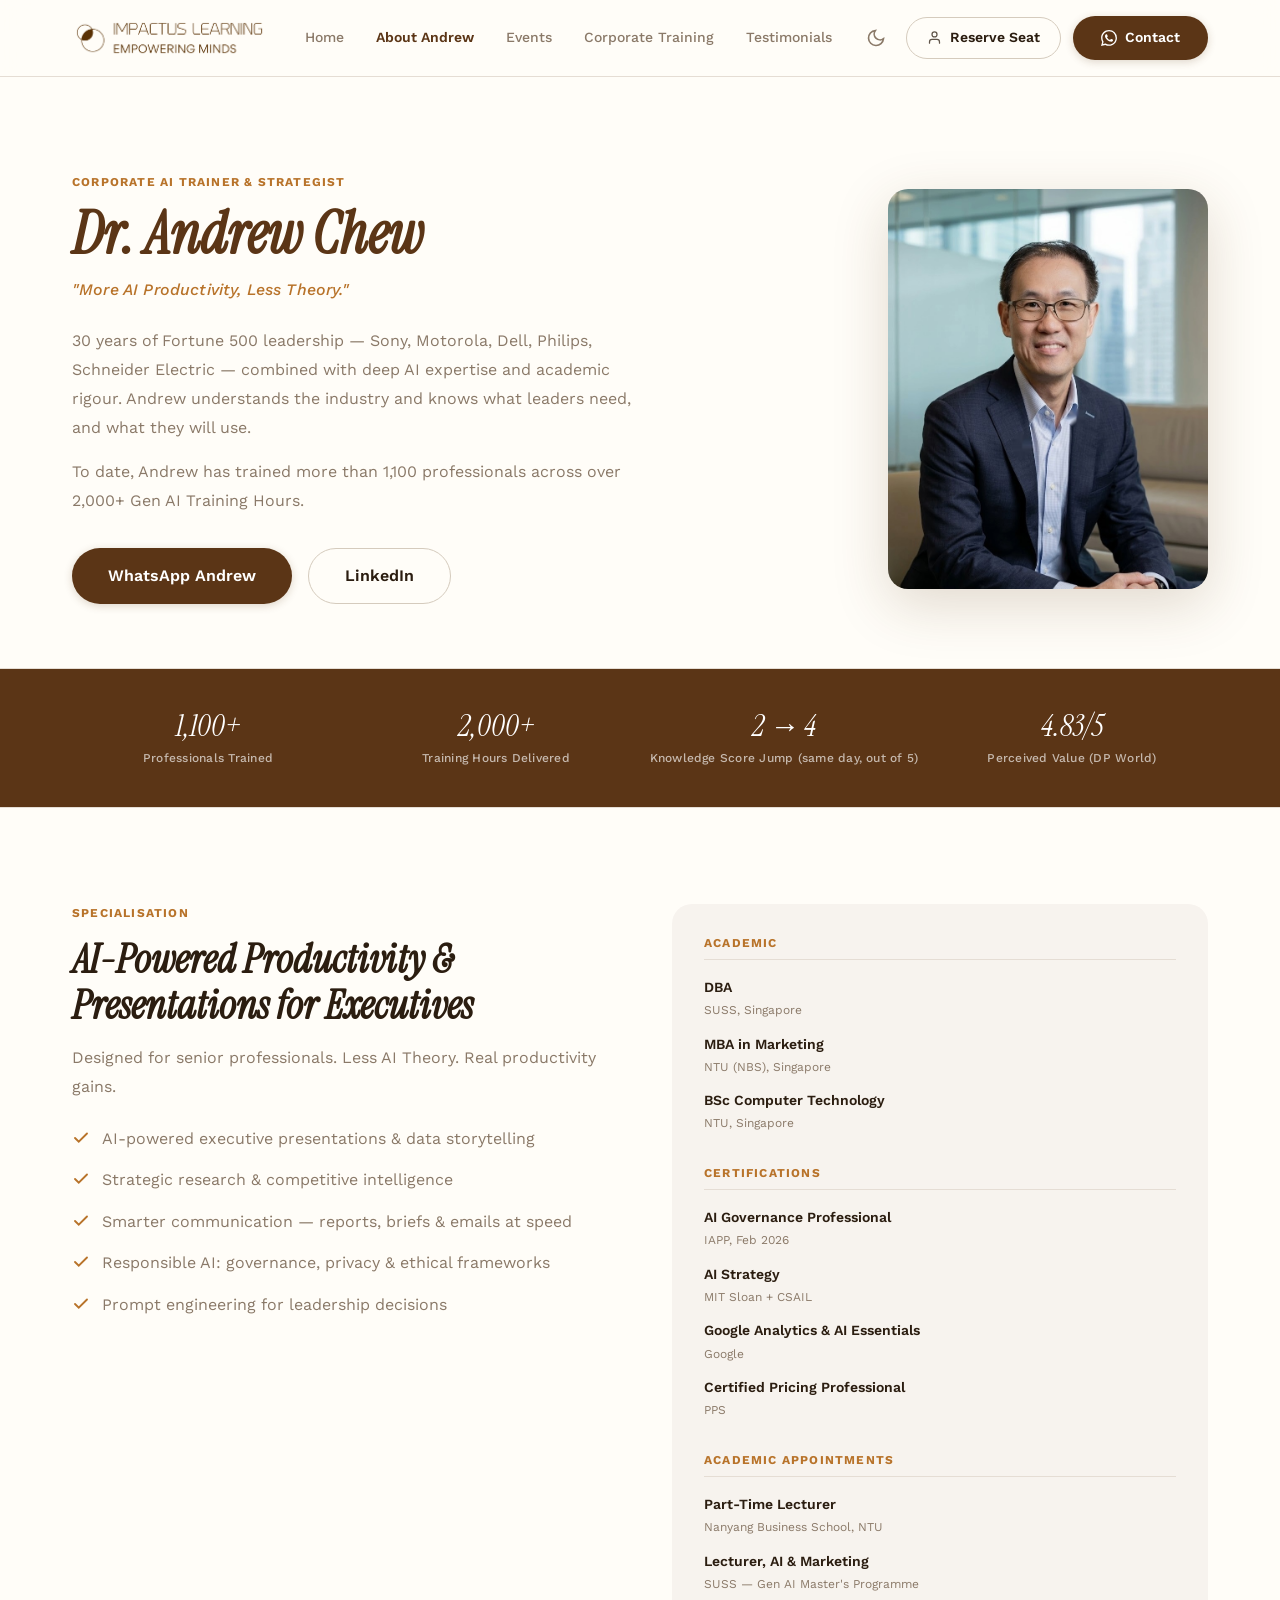
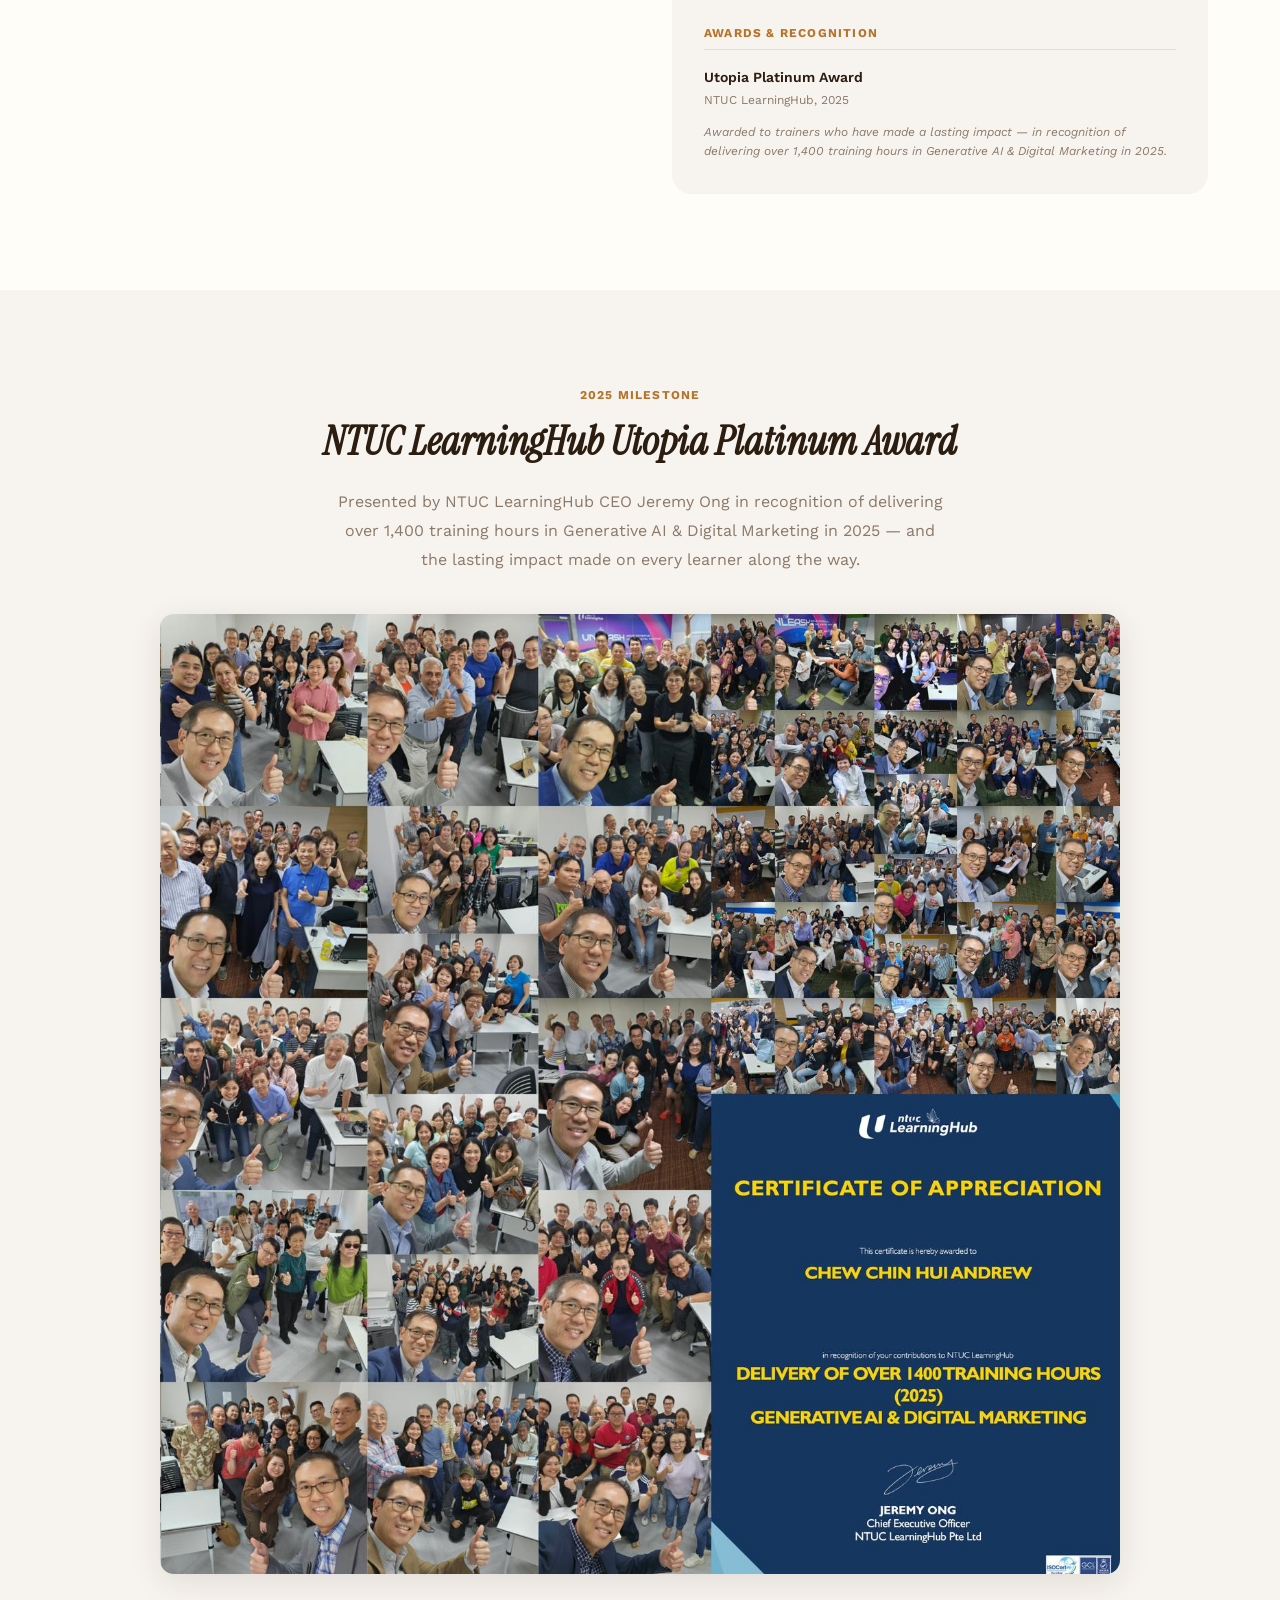
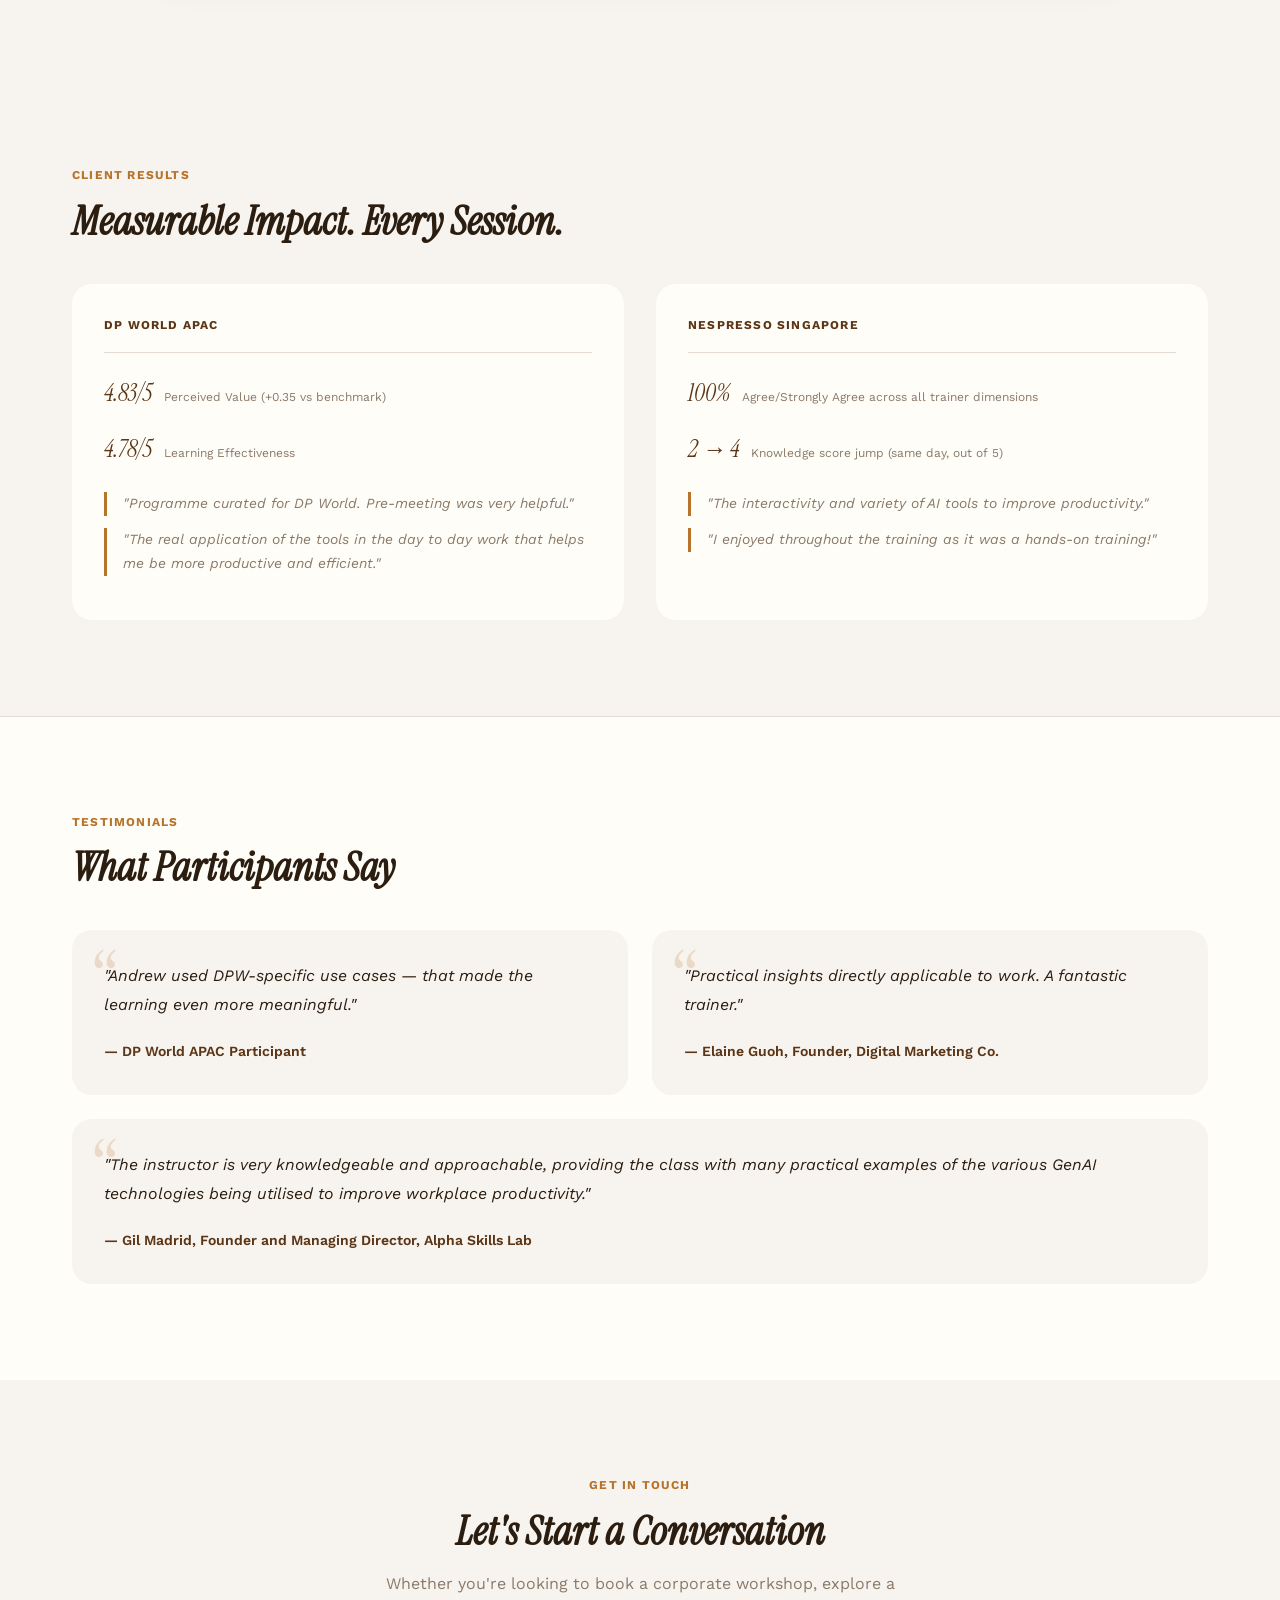
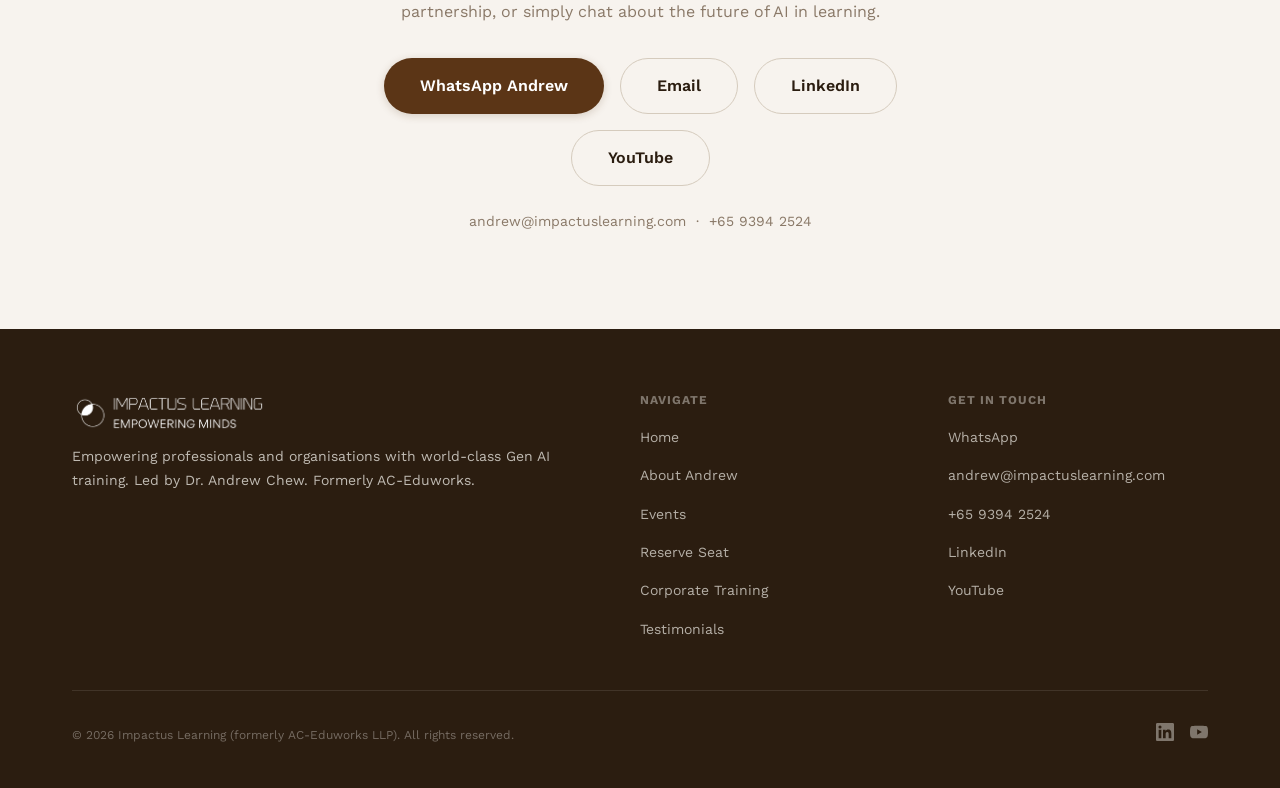
==== commit 7cb6c863: "Rename Student Portal to Reserve Seat in nav and footer; face-to-face wording Nav + footer link on i" ====
--- a/about.html
+++ b/about.html
@@ -40,7 +40,7 @@
               <svg width="18" height="18" viewBox="0 0 24 24" fill="none" stroke="currentColor" stroke-width="2.5" stroke-linecap="round"><path d="M18 6L6 18M6 6l12 12"/></svg>
             </button>
           </li>
-          <li class="nav__portal-item"><a href="https://events.impactuslearning.com/portal/" target="_blank" rel="noopener"><svg width="16" height="16" viewBox="0 0 24 24" fill="none" stroke="currentColor" stroke-width="2" stroke-linecap="round" stroke-linejoin="round"><path d="M20 21v-2a4 4 0 0 0-4-4H8a4 4 0 0 0-4 4v2"/><circle cx="12" cy="7" r="4"/></svg> Student Portal</a></li>
+          <li class="nav__portal-item"><a href="https://events.impactuslearning.com/portal/" target="_blank" rel="noopener"><svg width="16" height="16" viewBox="0 0 24 24" fill="none" stroke="currentColor" stroke-width="2" stroke-linecap="round" stroke-linejoin="round"><path d="M20 21v-2a4 4 0 0 0-4-4H8a4 4 0 0 0-4 4v2"/><circle cx="12" cy="7" r="4"/></svg> Reserve Seat</a></li>
                     <li><a href="index.html">Home</a></li>
           <li><a href="about.html" class="active">About Andrew</a></li>
           <li><a href="https://events.impactuslearning.com" target="_blank" rel="noopener">Events</a></li>
@@ -52,7 +52,7 @@
           <button class="theme-toggle" data-theme-toggle aria-label="Toggle theme">
             <svg width="20" height="20" viewBox="0 0 24 24" fill="none" stroke="currentColor" stroke-width="2"><path d="M21 12.79A9 9 0 1 1 11.21 3 7 7 0 0 0 21 12.79z"/></svg>
           </button>
-          <a href="https://events.impactuslearning.com/portal/" class="btn btn--outline nav__portal" target="_blank" rel="noopener"><svg width="15" height="15" viewBox="0 0 24 24" fill="none" stroke="currentColor" stroke-width="2" stroke-linecap="round" stroke-linejoin="round"><path d="M20 21v-2a4 4 0 0 0-4-4H8a4 4 0 0 0-4 4v2"/><circle cx="12" cy="7" r="4"/></svg> Student Portal</a>
+          <a href="https://events.impactuslearning.com/portal/" class="btn btn--outline nav__portal" target="_blank" rel="noopener"><svg width="15" height="15" viewBox="0 0 24 24" fill="none" stroke="currentColor" stroke-width="2" stroke-linecap="round" stroke-linejoin="round"><path d="M20 21v-2a4 4 0 0 0-4-4H8a4 4 0 0 0-4 4v2"/><circle cx="12" cy="7" r="4"/></svg> Reserve Seat</a>
           <a href="https://wa.me/6593942524" class="btn btn--primary" target="_blank" rel="noopener">
             <svg width="16" height="16" viewBox="0 0 24 24" fill="currentColor"><path d="M17.472 14.382c-.297-.149-1.758-.867-2.03-.967-.273-.099-.471-.148-.67.15-.197.297-.767.966-.94 1.164-.173.199-.347.223-.644.075-.297-.15-1.255-.463-2.39-1.475-.883-.788-1.48-1.761-1.653-2.059-.173-.297-.018-.458.13-.606.134-.133.298-.347.446-.52.149-.174.198-.298.298-.497.099-.198.05-.371-.025-.52-.075-.149-.669-1.612-.916-2.207-.242-.579-.487-.5-.669-.51-.173-.008-.371-.01-.57-.01-.198 0-.52.074-.792.372-.272.297-1.04 1.016-1.04 2.479 0 1.462 1.065 2.875 1.213 3.074.149.198 2.096 3.2 5.077 4.487.709.306 1.262.489 1.694.625.712.227 1.36.195 1.871.118.571-.085 1.758-.719 2.006-1.413.248-.694.248-1.289.173-1.413-.074-.124-.272-.198-.57-.347m-5.421 7.403h-.004a9.87 9.87 0 01-5.031-1.378l-.361-.214-3.741.982.998-3.648-.235-.374a9.86 9.86 0 01-1.51-5.26c.001-5.45 4.436-9.884 9.888-9.884 2.64 0 5.122 1.03 6.988 2.898a9.825 9.825 0 012.893 6.994c-.003 5.45-4.437 9.884-9.885 9.884m8.413-18.297A11.815 11.815 0 0012.05 0C5.495 0 .16 5.335.157 11.892c0 2.096.547 4.142 1.588 5.945L.057 24l6.305-1.654a11.882 11.882 0 005.683 1.448h.005c6.554 0 11.89-5.335 11.893-11.893a11.821 11.821 0 00-3.48-8.413z"/></svg>
             Contact
@@ -286,7 +286,7 @@
                       <li><a href="index.html">Home</a></li>
           <li><a href="about.html" class="active">About Andrew</a></li>
           <li><a href="https://events.impactuslearning.com" target="_blank" rel="noopener">Events</a></li>
-          <li><a href="https://events.impactuslearning.com/portal/" target="_blank" rel="noopener">Student Portal</a></li>
+          <li><a href="https://events.impactuslearning.com/portal/" target="_blank" rel="noopener">Reserve Seat</a></li>
           <li><a href="training.html">Corporate Training</a></li>
           <li><a href="testimonials.html">Testimonials</a></li>
           <!-- <li><a href="rebrand.html">Our Story</a></li> -->
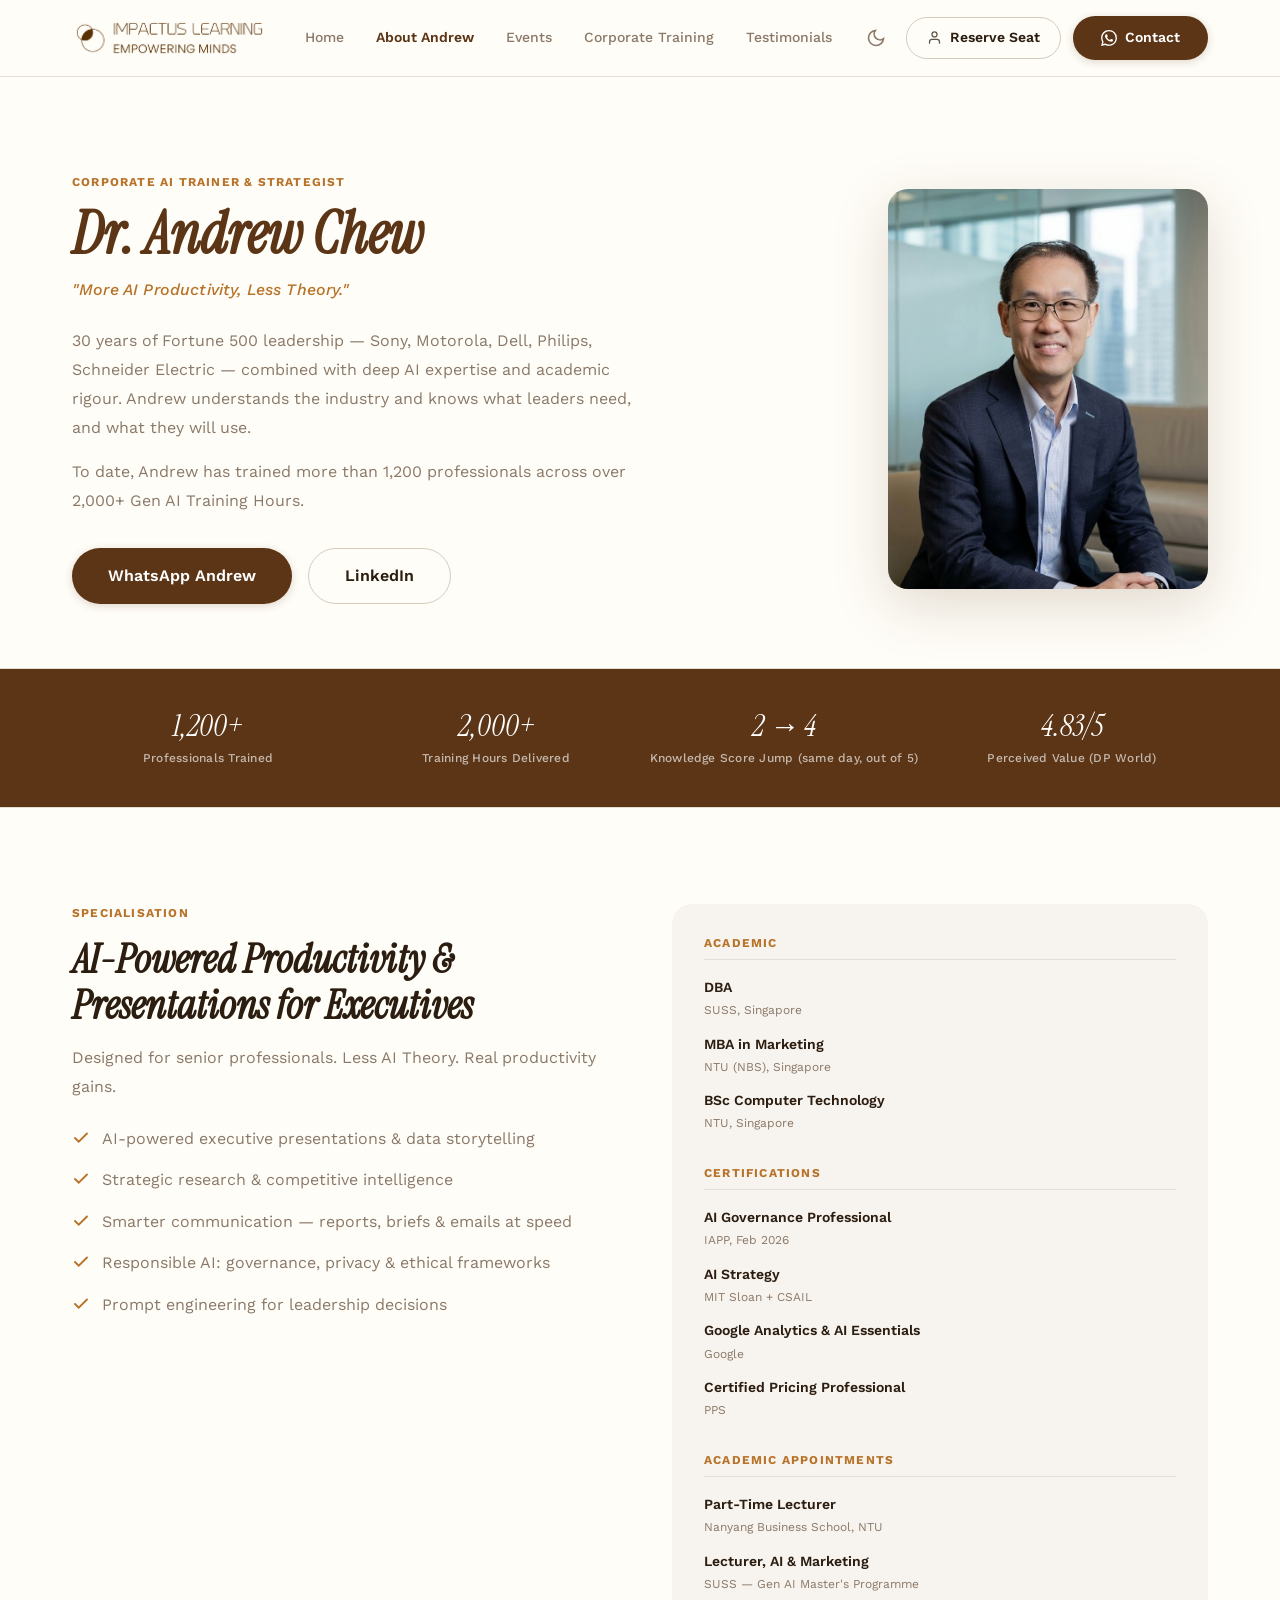
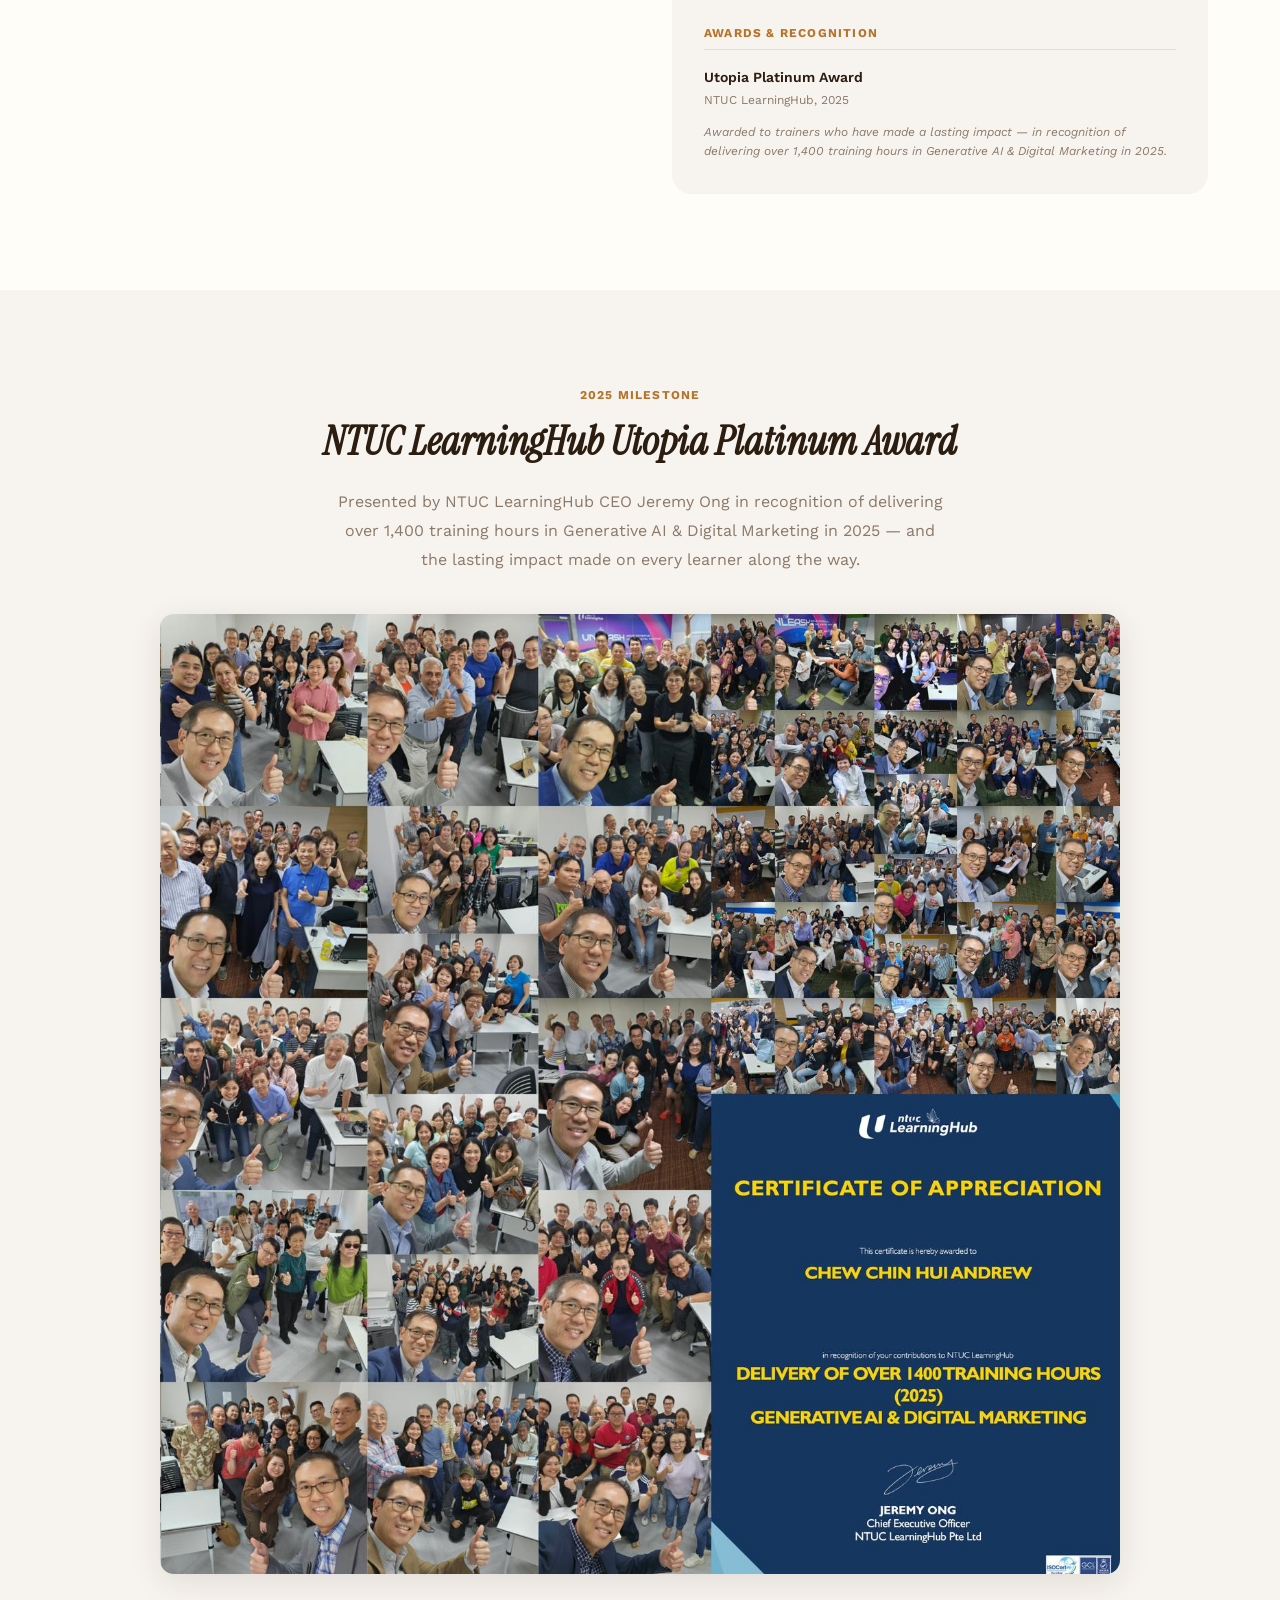
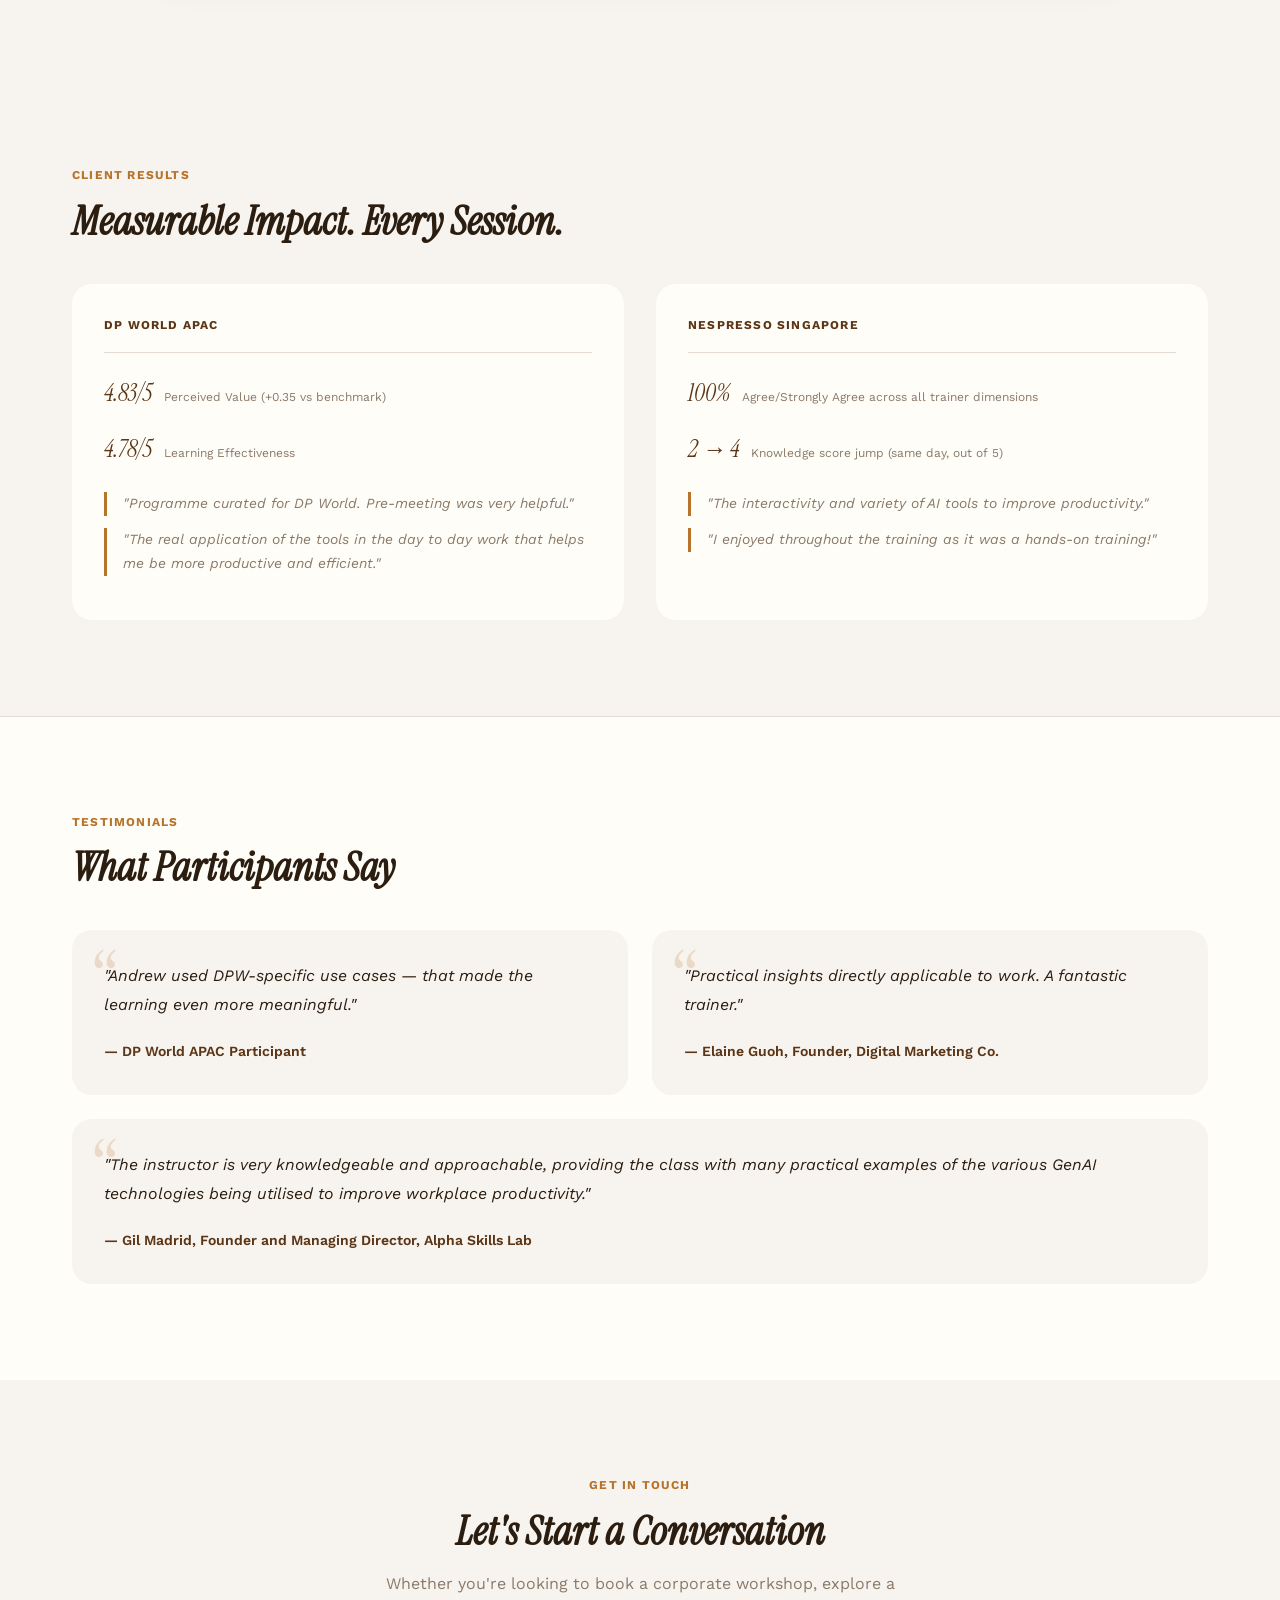
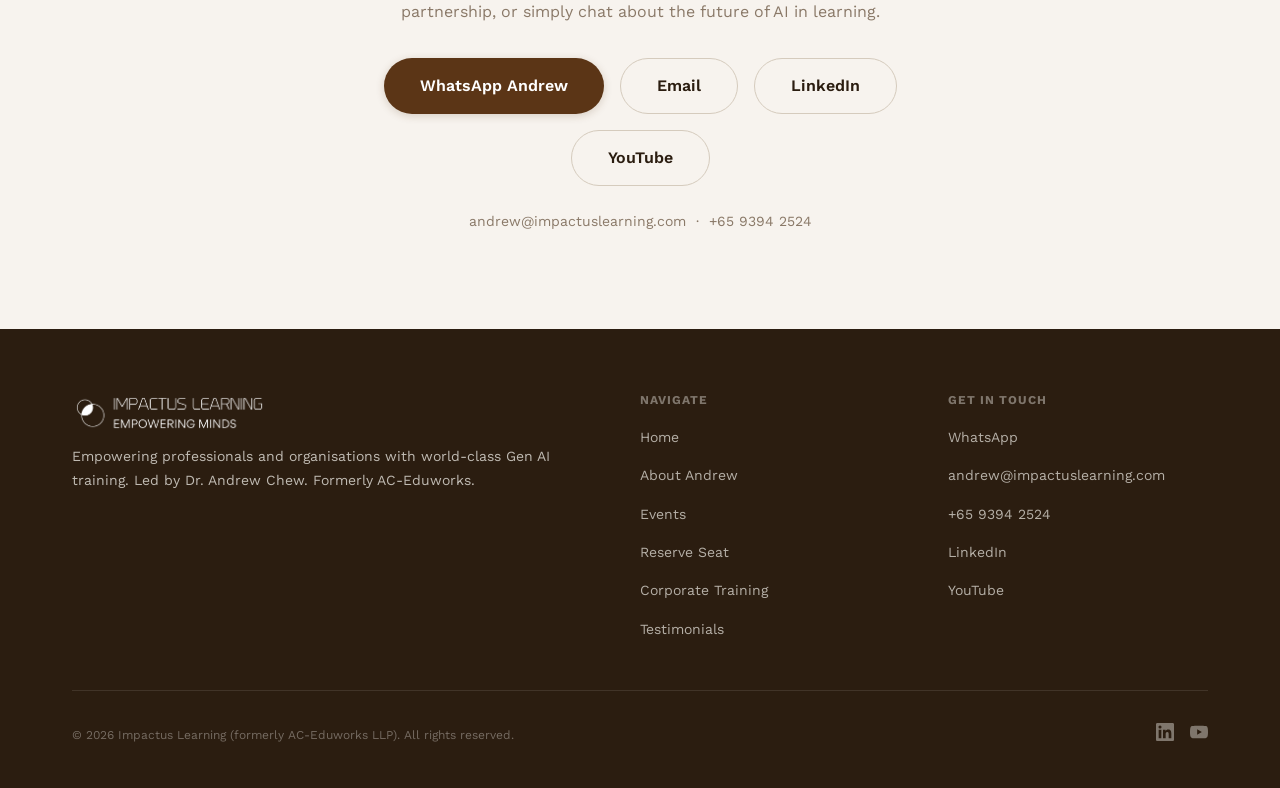
==== commit bf7060e9: "Homepage/About/Testimonials: 1,100 -> 1,200+ professionals trained; reviews catch-up (2 new + 25 Aug" ====
--- a/about.html
+++ b/about.html
@@ -10,12 +10,34 @@
     gtag('config', 'G-1ZG98XKEWS');
   </script>
 
+  <!-- Tidy URL: strip GA link-decoration params (_gl, _ga, _gid, _gac_*) from the address
+       bar AFTER gtag.js has read them. Cross-domain measurement still works; the visitor
+       just never sees the junk. -->
+  <script>
+    (function () {
+      var JUNK = /^(_gl|_ga|_gid|_gac_.*)$/;
+      function tidyUrl() {
+        try {
+          var url = new URL(window.location.href), dirty = false;
+          Array.from(url.searchParams.keys()).forEach(function (k) {
+            if (JUNK.test(k)) { url.searchParams.delete(k); dirty = true; }
+          });
+          if (!dirty) return;
+          var qs = url.searchParams.toString();
+          history.replaceState(history.state, '', url.pathname + (qs ? '?' + qs : '') + url.hash);
+        } catch (e) { /* no-op */ }
+      }
+      if (document.readyState === 'complete') tidyUrl();
+      else window.addEventListener('load', tidyUrl);
+    })();
+  </script>
+
   <meta charset="UTF-8">
   <meta name="viewport" content="width=device-width, initial-scale=1.0">
   <meta name="color-scheme" content="light dark">
   <meta name="supported-color-schemes" content="light dark">
   <title>About Dr. Andrew Chew — Impactus Learning</title>
-  <meta name="description" content="Dr. Andrew Chew — Corporate AI Trainer & Strategist. 30 years of Fortune 500 leadership. DBA from SUSS. 1,100+ professionals trained.">
+  <meta name="description" content="Dr. Andrew Chew — Corporate AI Trainer & Strategist. 30 years of Fortune 500 leadership. DBA from SUSS. 1,200+ professionals trained.">
   <link rel="preconnect" href="https://fonts.googleapis.com">
   <link rel="preconnect" href="https://fonts.gstatic.com" crossorigin>
   <link href="https://fonts.googleapis.com/css2?family=Instrument+Serif:ital@0;1&family=Work+Sans:wght@300..700&display=swap" rel="stylesheet">
@@ -74,7 +96,7 @@
           <h1 class="about-hero__name">Dr. Andrew Chew</h1>
           <p class="about-hero__tagline">"More AI Productivity, Less Theory."</p>
           <p class="about-hero__bio">30 years of Fortune 500 leadership — Sony, Motorola, Dell, Philips, Schneider Electric — combined with deep AI expertise and academic rigour. Andrew understands the industry and knows what leaders need, and what they will use.</p>
-          <p class="about-hero__bio">To date, Andrew has trained more than 1,100 professionals across over 2,000+ Gen AI Training Hours.</p>
+          <p class="about-hero__bio">To date, Andrew has trained more than 1,200 professionals across over 2,000+ Gen AI Training Hours.</p>
           <div class="about-hero__actions">
             <a href="https://wa.me/6593942524" class="btn btn--primary btn--lg" target="_blank" rel="noopener">WhatsApp Andrew</a>
             <a href="https://www.linkedin.com/in/andrew-chew-c-h/" class="btn btn--outline btn--lg" target="_blank" rel="noopener">LinkedIn</a>
@@ -93,7 +115,7 @@
     <div class="container">
       <div class="about-stats__grid">
         <div class="about-stat">
-          <div class="about-stat__number" data-count="1100" data-suffix="+">0</div>
+          <div class="about-stat__number" data-count="1200" data-suffix="+">0</div>
           <div class="about-stat__label">Professionals Trained</div>
         </div>
         <div class="about-stat">
@@ -317,6 +339,6 @@
     </div>
   </footer>
 
-  <script src="js/main.js?v=6"></script>
+  <script src="js/main.js?v=7"></script>
 </body>
 </html>
--- a/css/style.css
+++ b/css/style.css
@@ -152,6 +152,12 @@
   display: block; padding: 8px 14px; font-size: var(--text-sm);
   font-weight: 500; color: var(--color-text-muted);
   border-radius: var(--radius-md); transition: color 0.2s, background 0.2s;
+  white-space: nowrap;
+}
+/* Desktop: tighten the item padding just below 1200px so "About Andrew" and
+   "Corporate Training" stop wrapping onto two lines. */
+@media (min-width: 769px) and (max-width: 1200px) {
+  .nav__links a { padding: 8px 9px; }
 }
 .nav__links a:hover { color: var(--color-text); background: var(--color-brand-subtle); }
 .nav__links a.active { color: var(--color-brand); font-weight: 600; }
@@ -513,58 +519,90 @@
   .hero__ladder-fam-img { max-width: 132px; }
 }
 
-/* ---------- GOOGLE REVIEWS STRIP ---------- */
-.reviews-strip {
-  background: var(--color-bg);
+/* ---------- GOOGLE REVIEWS — two counter-scrolling rows ---------- */
+.rvws {
+  position: relative;
+  padding: 44px 0 50px;
   border-top: 1px solid var(--color-divider);
   border-bottom: 1px solid var(--color-divider);
-  padding: 24px 0;
+  background:
+    radial-gradient(120% 130% at 50% -12%, rgba(184,115,42,0.13) 0%, rgba(184,115,42,0) 60%),
+    var(--color-bg);
   overflow: hidden;
-  position: relative;
-}
-.reviews-strip__header {
-  text-align: center;
-  margin-bottom: 18px;
-  display: flex;
-  align-items: center;
-  justify-content: center;
-  gap: 10px;
-}
-.reviews-strip__g-logo { display: flex; align-items: center; gap: 7px; }
-.reviews-strip__g-label {
-  font-size: 11px; font-weight: 700;
-  letter-spacing: .16em; text-transform: uppercase;
-  color: var(--color-text-muted);
-}
-.reviews-strip__rating {
-  font-family: var(--font-display);
-  font-style: italic; font-size: 16px;
-  color: var(--color-brand);
-}
-.reviews-strip__stars-row { display: flex; align-items: center; gap: 6px; }
-.reviews-strip__stars { display: flex; gap: 2px; }
-.reviews-strip__stars svg { color: #fbbc04; }
-.reviews-strip__divider { width: 1px; height: 16px; background: var(--color-divider); }
-
-/* fade edges */
-.reviews-strip::before,
-.reviews-strip::after {
+}
+[data-theme="dark"] .rvws {
+  background:
+    radial-gradient(120% 130% at 50% -12%, rgba(245,201,123,0.12) 0%, rgba(245,201,123,0) 60%),
+    var(--color-bg);
+}
+
+/* ---- star glyph (one <symbol>, reused by every card) ---- */
+.rvst { width: 12px; height: 12px; fill: #FBBC04; flex-shrink: 0; }
+.rvst--lg { width: 14px; height: 14px; }
+
+/* ---- header ---- */
+.rvws__head { position: relative; z-index: 4; text-align: center; margin: 0 auto 26px; padding-inline: 20px; max-width: 760px; }
+.rvws__badge {
+  display: inline-flex; align-items: center; gap: 9px;
+  padding: 7px 17px; border-radius: var(--radius-full);
+  background: var(--color-surface);
+  border: 1px solid var(--color-divider);
+  position: relative; overflow: hidden;
+  animation: rvwsBadge 4.6s ease-in-out infinite;
+}
+.rvws__badge::after {
+  content: ''; position: absolute; top: 0; bottom: 0; left: -80%; width: 42%;
+  background: linear-gradient(90deg, transparent, rgba(255,255,255,0.62), transparent);
+  transform: skewX(-18deg); pointer-events: none;
+  animation: rvwsShine 5.4s ease-in-out infinite;
+}
+[data-theme="dark"] .rvws__badge::after { background: linear-gradient(90deg, transparent, rgba(255,255,255,0.14), transparent); }
+.rvws__g { flex-shrink: 0; }
+.rvws__score { font-family: var(--font-display); font-style: italic; font-size: 17px; line-height: 1; color: var(--color-brand); }
+[data-theme="dark"] .rvws__score { color: var(--color-brand-light); }
+.rvws__stars { display: inline-flex; gap: 2px; }
+.rvws__stars .rvst { animation: rvwsTwinkle 3.2s ease-in-out infinite; }
+.rvws__stars .rvst:nth-child(2) { animation-delay: .20s; }
+.rvws__stars .rvst:nth-child(3) { animation-delay: .40s; }
+.rvws__stars .rvst:nth-child(4) { animation-delay: .60s; }
+.rvws__stars .rvst:nth-child(5) { animation-delay: .80s; }
+
+.rvws__count {
+  font-family: var(--font-display); font-style: italic; font-weight: 400;
+  font-size: clamp(1.65rem, 4.4vw, 2.5rem); line-height: 1.15;
+  color: var(--color-text); margin: 15px 0 7px;
+}
+.rvws__count strong {
+  font-weight: 400; font-size: 1.3em; color: var(--color-accent);
+  animation: rvwsNum 3.6s ease-in-out infinite;
+}
+[data-theme="dark"] .rvws__count strong { color: #F5C97B; animation-name: rvwsNumDark; }
+.rvws__sub { font-size: 13.5px; line-height: 1.6; color: var(--color-text-muted); margin: 0; }
+
+/* ---- the two rows ---- */
+.rvws__rows { display: flex; flex-direction: column; gap: 14px; }
+.rvws__vp { overflow: hidden; }
+.rvws__track {
+  display: flex; gap: 14px; width: max-content;
+  cursor: grab; touch-action: pan-y;
+  -webkit-user-select: none; user-select: none; will-change: transform;
+}
+.rvws__track.is-grabbing { cursor: grabbing; }
+.rvws__track .review-card, .rvws__track .review-card * { -webkit-user-drag: none; }
+/* CSS fallback so the rows still move before/without JS */
+.rvws__track--a { animation: rvwsRollL 620s linear infinite; }
+.rvws__track--b { animation: rvwsRollR 620s linear infinite; }
+.rvws__track--js { animation: none !important; }
+
+/* ---- edge fades over both rows ---- */
+.rvws::before, .rvws::after {
   content: ''; position: absolute; top: 0; bottom: 0;
-  width: 80px; z-index: 2; pointer-events: none;
-}
-.reviews-strip::before { left: 0; background: linear-gradient(to right, var(--color-bg) 0%, transparent 100%); }
-.reviews-strip::after  { right: 0; background: linear-gradient(to left, var(--color-bg) 0%, transparent 100%); }
-
-.reviews-track { display: flex; gap: 14px; width: max-content; }
-.reviews-track--animate { animation: reviewsScroll 50s linear infinite; }
-.reviews-track--animate:hover { animation-play-state: paused; }
-@keyframes reviewsScroll { 0% { transform: translateX(0); } 100% { transform: translateX(-50%); } }
-/* JS-driven carousel */
-.reviews-track--js { cursor: grab; touch-action: pan-y; -webkit-user-select: none; user-select: none; will-change: transform; }
-.reviews-track--js.is-grabbing { cursor: grabbing; }
-.reviews-track--js .review-card,
-.reviews-track--js .review-card * { -webkit-user-drag: none; }
-
+  width: 8%; min-width: 54px; z-index: 3; pointer-events: none;
+}
+.rvws::before { left: 0;  background: linear-gradient(to right, var(--color-bg) 10%, transparent 100%); }
+.rvws::after  { right: 0; background: linear-gradient(to left,  var(--color-bg) 10%, transparent 100%); }
+
+/* ---- the card ---- */
 .review-card {
   width: 290px; flex-shrink: 0;
   background: var(--color-surface);
@@ -572,9 +610,17 @@
   border-radius: var(--radius-lg);
   padding: 18px 20px;
   display: flex; flex-direction: column; gap: 9px;
-  transition: box-shadow .2s ease;
-}
-.review-card:hover { box-shadow: var(--shadow-md); }
+  transition: box-shadow .25s ease, border-color .25s ease, transform .25s ease;
+}
+.review-card:hover {
+  border-color: var(--color-accent);
+  box-shadow: 0 10px 28px rgba(184,115,42,0.26);
+  transform: translateY(-3px);
+}
+[data-theme="dark"] .review-card:hover {
+  border-color: rgba(245,201,123,0.85);
+  box-shadow: 0 10px 28px rgba(245,201,123,0.22);
+}
 .review-card__top { display: flex; align-items: center; gap: 10px; }
 .review-card__avatar {
   width: 34px; height: 34px; border-radius: 50%;
@@ -584,8 +630,40 @@
 .review-card__name { font-size: 13px; font-weight: 600; color: var(--color-text); line-height: 1.2; }
 .review-card__date { font-size: 11px; color: var(--color-text-subtle); }
 .review-card__stars { display: flex; gap: 2px; }
-.review-card__stars svg { color: #fbbc04; }
-.review-card__text { font-size: 13px; color: var(--color-text-muted); line-height: 1.6; }
+.review-card__text { font-size: 13px; color: var(--color-text-muted); line-height: 1.6; margin: 0; }
+
+@keyframes rvwsRollL { from { transform: translateX(0); }    to { transform: translateX(-50%); } }
+@keyframes rvwsRollR { from { transform: translateX(-50%); } to { transform: translateX(0); } }
+@keyframes rvwsBadge {
+  0%, 100% { box-shadow: 0 0 0 0 rgba(184,115,42,0), 0 2px 10px rgba(43,29,16,0.05); border-color: var(--color-divider); }
+  50%      { box-shadow: 0 0 26px 2px rgba(184,115,42,0.34), 0 0 0 4px rgba(184,115,42,0.10); border-color: var(--color-accent); }
+}
+@keyframes rvwsShine { 0% { left: -80%; } 62%, 100% { left: 132%; } }
+@keyframes rvwsTwinkle {
+  0%, 100% { opacity: .78; transform: scale(1); filter: none; }
+  50%      { opacity: 1;   transform: scale(1.18); filter: drop-shadow(0 0 6px rgba(251,188,4,0.9)); }
+}
+@keyframes rvwsNum {
+  0%, 100% { text-shadow: 0 0 12px rgba(184,115,42,0.26); }
+  50%      { text-shadow: 0 0 26px rgba(208,133,53,0.60), 0 0 48px rgba(184,115,42,0.30); }
+}
+@keyframes rvwsNumDark {
+  0%, 100% { text-shadow: 0 0 12px rgba(245,201,123,0.24); }
+  50%      { text-shadow: 0 0 28px rgba(245,201,123,0.55), 0 0 52px rgba(245,201,123,0.26); }
+}
+
+@media (max-width: 640px) {
+  .rvws { padding: 34px 0 40px; }
+  .rvws__rows { gap: 11px; }
+  .review-card { width: 258px; padding: 15px 17px; }
+  .rvws::before, .rvws::after { width: 40px; min-width: 40px; }
+}
+
+@media (prefers-reduced-motion: reduce) {
+  .rvws__badge, .rvws__badge::after, .rvws__stars .rvst, .rvws__count strong,
+  .rvws__track--a, .rvws__track--b { animation: none !important; }
+  .review-card { transition: none; }
+}
 
 /* ---------- STATS BAR ---------- */
 .stats {
@@ -863,6 +941,50 @@
   max-width: 600px;
 }
 
+/* --- Split page hero: copy left, photo right. Replaces the old stacked
+   .hero__photo-wrap, which sat above the container and left a tall empty
+   column beside it (and letterboxed the 3:2 photo into a 1:1 box). --- */
+.page-hero--split {
+  padding: var(--space-16) 0;
+  min-height: 0;
+}
+.page-hero--split > .container {
+  display: grid;
+  grid-template-columns: minmax(0, 1.05fr) minmax(0, 0.95fr);
+  gap: var(--space-12);
+  align-items: center;
+}
+.page-hero--split .page-hero__sub { max-width: 560px; margin-bottom: 0; }
+.page-hero__media {
+  position: relative;
+  min-width: 0;
+}
+.page-hero__media picture { display: block; }
+.page-hero__img {
+  width: 100%;
+  height: auto;
+  aspect-ratio: 3 / 2;
+  object-fit: cover;
+  display: block;
+  border-radius: var(--radius-lg);
+  box-shadow: 0 8px 32px rgba(91,53,22,0.14);
+}
+
+@media (max-width: 900px) {
+  .page-hero--split > .container {
+    grid-template-columns: 1fr;
+    gap: var(--space-8);
+  }
+  .page-hero--split .page-hero__sub { max-width: none; }
+}
+
+@media (max-width: 768px) {
+  .page-hero--split { padding: var(--space-10) 0 var(--space-12); }
+  .page-hero--split > .container { gap: var(--space-6); }
+  /* mobile art is a wide 1620x626 crop */
+  .page-hero__img { aspect-ratio: 1620 / 626; border-radius: var(--radius-md); }
+}
+
 /* ---------- CREDENTIAL GRID (about) ---------- */
 .credential-grid {
   display: grid; grid-template-columns: 1fr 1fr;
@@ -896,6 +1018,9 @@
   gap: var(--space-5);
 }
 @media (max-width: 768px) { .format-grid { grid-template-columns: 1fr; } }
+.format-grid--4 { grid-template-columns: repeat(4, 1fr); }
+@media (max-width: 1080px) { .format-grid--4 { grid-template-columns: repeat(2, 1fr); } }
+@media (max-width: 768px) { .format-grid--4 { grid-template-columns: 1fr; } }
 .format-card {
   background: var(--color-bg);
   border: 1px solid var(--color-divider);
@@ -1684,3 +1809,467 @@
       linear-gradient(to right, var(--color-bg) 0%, transparent 40%);
   }
 }
+
+/* ================================================================
+   LANDING v3 — full-photo hero, benefit strip, path cards
+   ================================================================ */
+.heroX {
+  /* v4 — faint "Succeed with AI" banner, cool canvas + warm amber CTAs */
+  --heroX-bg:   #ECF3FB;
+  --heroX-bg-0: rgba(236,243,251,0);
+  --hx-ink:     #22303F;
+  --hx-sub:     #45566B;
+  --hx-line:    rgba(34,48,63,0.18);
+  --hx-accent:  #B8732A;
+  position: relative;
+  background: var(--heroX-bg);
+  min-height: clamp(520px, 74vh, 680px);
+  display: flex; align-items: center;
+  overflow: hidden;
+}
+/* Square banner art pinned right; sides of the section stay one flat colour.
+   When space tightens the art crops from ITS left (object-position right),
+   so the banner's own wording never collides with the page captions. */
+.heroX__art {
+  position: absolute; top: 0; right: 0;
+  height: 100%;
+  aspect-ratio: 1 / 1;
+  max-width: 56vw;
+}
+.heroX__bg {
+  width: 100%; height: 100%;
+  object-fit: cover; object-position: right center;
+  opacity: 0.44;               /* the "faint" treatment */
+  display: block;
+}
+.heroX__art::after {
+  content: "";
+  position: absolute; inset: 0;
+  background:
+    linear-gradient(90deg,  var(--heroX-bg) 0%, var(--heroX-bg-0) 48%),
+    linear-gradient(180deg, var(--heroX-bg) 0%, var(--heroX-bg-0) 12%),
+    linear-gradient(0deg,   var(--heroX-bg) 0%, var(--heroX-bg-0) 12%);
+}
+.heroX__content {
+  position: relative; z-index: 1;
+  width: 100%;
+  padding-top: 72px;
+  padding-bottom: 56px;
+  color: var(--hx-ink);
+}
+.heroX__badge {
+  display: inline-flex; align-items: center; gap: 8px;
+  font-size: 12.5px; font-weight: 600;
+  letter-spacing: 0.07em; text-transform: uppercase;
+  color: var(--hx-ink);
+  background: rgba(255,255,255,0.72);
+  border: 1px solid var(--hx-line);
+  border-radius: var(--radius-full);
+  padding: 7px 16px;
+  backdrop-filter: blur(6px); -webkit-backdrop-filter: blur(6px);
+  margin-bottom: 18px;
+}
+.heroX__title {
+  font-family: var(--font-display); font-style: italic; font-weight: 400;
+  font-size: clamp(2.4rem, 4.2vw, 3.55rem);
+  line-height: 1.07;
+  color: var(--hx-ink);
+  max-width: min(700px, 46vw);
+  margin-bottom: 16px;
+}
+.heroX__title span { color: var(--hx-accent); }
+.heroX__sub {
+  font-size: var(--text-lg); line-height: 1.7;
+  color: var(--hx-sub);
+  max-width: min(560px, 42vw);
+  margin-bottom: 26px;
+}
+.heroX__actions { display: flex; gap: 14px; flex-wrap: wrap; align-items: center; margin-bottom: 34px; }
+.heroX__badge--link {
+  margin-bottom: 0;
+  align-self: stretch;
+  text-decoration: none;
+  cursor: pointer;
+  transition: background-color 0.25s, border-color 0.25s, transform 0.25s;
+}
+.heroX__badge--link:hover {
+  background: rgba(255,255,255,0.95);
+  border-color: rgba(34,48,63,0.45);
+  transform: translateY(-1px);
+}
+[data-theme="dark"] .heroX__badge--link:hover { background: rgba(255,255,255,0.18); border-color: rgba(255,255,255,0.5); }
+.btn--hero-gold {
+  background: var(--color-accent); color: #fff;
+  border: 1.5px solid transparent;
+  box-shadow: 0 4px 18px rgba(184,115,42,0.35);
+}
+.btn--hero-gold:hover { background: var(--color-accent-hover); color: #fff; transform: translateY(-1px); }
+/* Glowing, animated top CTA — sits where the badge used to be, always above the fold */
+.heroX__cta-top {
+  position: relative;
+  margin-bottom: 22px;
+  overflow: hidden;
+  animation: heroGlow 2.4s ease-in-out infinite;
+}
+.heroX__cta-top::after {
+  content: "";
+  position: absolute; top: 0; bottom: 0; left: -75%;
+  width: 50%;
+  background: linear-gradient(105deg, rgba(255,255,255,0) 0%, rgba(255,255,255,0.45) 50%, rgba(255,255,255,0) 100%);
+  transform: skewX(-20deg);
+  animation: heroShine 3.6s ease-in-out infinite;
+}
+@keyframes heroGlow {
+  0%, 100% { box-shadow: 0 4px 18px rgba(184,115,42,0.35), 0 0 0 0 rgba(184,115,42,0.28); }
+  50%      { box-shadow: 0 6px 30px rgba(208,133,53,0.65), 0 0 0 7px rgba(184,115,42,0.10); }
+}
+@keyframes heroShine {
+  0%       { left: -75%; }
+  55%, 100%{ left: 125%; }
+}
+@media (prefers-reduced-motion: reduce) {
+  .heroX__cta-top, .heroX__cta-top::after { animation: none; }
+}
+.btn--hero-ghost {
+  background: rgba(255,255,255,0.55); color: var(--hx-ink);
+  border: 1.5px solid rgba(34,48,63,0.4);
+  backdrop-filter: blur(4px); -webkit-backdrop-filter: blur(4px);
+}
+.btn--hero-ghost:hover { background: rgba(255,255,255,0.9); color: var(--hx-ink); transform: translateY(-1px); }
+.heroX__proof {
+  display: flex; gap: 32px; flex-wrap: wrap;
+  border-top: 1px solid var(--hx-line);
+  padding-top: 18px;
+  max-width: min(680px, 47vw);
+}
+.heroX__stat strong {
+  display: block;
+  font-family: var(--font-display); font-style: italic; font-weight: 400;
+  font-size: 2rem; line-height: 1.15; color: var(--hx-ink);
+}
+.heroX__stat span {
+  font-size: 12px; font-weight: 600;
+  letter-spacing: 0.06em; text-transform: uppercase;
+  color: var(--hx-sub);
+}
+/* Dark mode — same composition, dim the banner further on a deep slate canvas */
+[data-theme="dark"] .heroX {
+  --heroX-bg:   #202B36;
+  --heroX-bg-0: rgba(32,43,54,0);
+  --hx-ink:     #E8EEF4;
+  --hx-sub:     #AFBECB;
+  --hx-line:    rgba(255,255,255,0.22);
+  --hx-accent:  #F5C97B;
+}
+[data-theme="dark"] .heroX__bg { opacity: 0.34; }
+[data-theme="dark"] .heroX__badge { background: rgba(255,255,255,0.08); }
+[data-theme="dark"] .btn--hero-ghost { background: rgba(255,255,255,0.08); border-color: rgba(255,255,255,0.5); }
+[data-theme="dark"] .btn--hero-ghost:hover { background: rgba(255,255,255,0.18); color: #fff; }
+
+/* Stacked hero — banner on top (whole, faint), captions below on the flat colour.
+   Zero chance of caption/banner-text overlap. */
+@media (max-width: 900px) {
+  .heroX { display: block; min-height: 0; }
+  .heroX__art {
+    position: relative;
+    width: min(100%, 520px); height: auto;
+    max-width: none;
+    aspect-ratio: 16 / 9;
+    margin: 0 auto;
+  }
+  .heroX__bg { object-position: 50% 10%; opacity: 0.62; }
+  [data-theme="dark"] .heroX__bg { opacity: 0.38; }
+  .heroX__art::after {
+    background:
+      linear-gradient(180deg, var(--heroX-bg-0) 48%, var(--heroX-bg) 96%),
+      linear-gradient(180deg, var(--heroX-bg) 0%, var(--heroX-bg-0) 10%);
+  }
+  .heroX__content { padding-top: 2px; padding-bottom: 42px; }
+  .heroX__cta-top { margin-bottom: 18px; }
+  .heroX__title, .heroX__sub, .heroX__proof { max-width: none; }
+}
+@media (max-width: 640px) {
+  .heroX__content { padding-bottom: 34px; }
+  .heroX__actions .btn { width: 100%; justify-content: center; }
+  .heroX__proof { gap: 22px; }
+  .heroX__stat strong { font-size: 1.55rem; }
+}
+
+/* ---- Benefit strip ---- */
+.whyrow {
+  background: var(--color-bg);
+  border-bottom: 1px solid var(--color-divider);
+  padding: 36px 0;
+}
+.whyrow__grid { display: grid; grid-template-columns: repeat(3, 1fr); gap: 30px; }
+.whyrow__item h3 {
+  font-family: var(--font-display); font-style: italic; font-weight: 400;
+  font-size: 1.4rem; color: var(--color-brand);
+  margin-bottom: 5px;
+}
+.whyrow__item p { font-size: 14.5px; line-height: 1.6; color: var(--color-text-muted); }
+@media (max-width: 820px) {
+  .whyrow { padding: 26px 0; }
+  .whyrow__grid { grid-template-columns: 1fr; gap: 18px; }
+}
+
+/* ---- Path cards ---- */
+.paths { display: grid; grid-template-columns: 1fr 1fr; gap: 26px; margin-top: 6px; }
+@media (max-width: 900px) { .paths { grid-template-columns: 1fr; } }
+.path {
+  display: flex; flex-direction: column;
+  background: var(--color-bg);
+  border: 1px solid var(--color-divider);
+  border-radius: var(--radius-lg);
+  overflow: hidden;
+  box-shadow: var(--shadow-sm);
+}
+.path__media img {
+  width: 100%; aspect-ratio: 16 / 9;
+  object-fit: cover; object-position: center 28%;
+  display: block;
+}
+.path__head { padding: 20px 22px 4px; }
+.path__world {
+  font-size: 12px; font-weight: 700;
+  letter-spacing: 0.14em; text-transform: uppercase;
+  color: var(--color-accent);
+}
+.path__title {
+  font-family: var(--font-display); font-style: italic; font-weight: 400;
+  font-size: 1.7rem; color: var(--color-text);
+  margin: 2px 0 6px;
+}
+.path__desc { font-size: 14.5px; line-height: 1.6; color: var(--color-text-muted); }
+.path__levels {
+  display: flex; flex-direction: column; gap: 10px;
+  padding: 14px 14px 16px;
+  margin-top: auto;
+}
+.plevel {
+  display: flex; flex-direction: column; gap: 3px;
+  border: 1px solid var(--color-divider);
+  border-radius: var(--radius-md);
+  padding: 14px 16px;
+  transition: border-color 0.25s, transform 0.25s, box-shadow 0.25s;
+}
+.plevel:hover {
+  border-color: var(--color-accent);
+  transform: translateY(-2px);
+  box-shadow: 0 6px 22px rgba(184,115,42,0.28);
+}
+/* Breathing glow on the four course cards — staggered so they never blink in unison */
+.plevel {
+  --plv-glow:   rgba(184,115,42,0.42);
+  --plv-ring:   rgba(184,115,42,0.16);
+  --plv-border: #B8732A;
+  animation: plevelGlow 3.2s ease-in-out infinite;
+}
+[data-theme="dark"] .plevel {
+  --plv-glow:   rgba(245,201,123,0.30);
+  --plv-ring:   rgba(245,201,123,0.14);
+  --plv-border: rgba(245,201,123,0.85);
+}
+.plevel:nth-child(2) { animation-delay: -1.6s; }
+.path:nth-child(2) .plevel { animation-delay: -0.8s; }
+.path:nth-child(2) .plevel:nth-child(2) { animation-delay: -2.4s; }
+.plevel:hover { animation: none; }
+@keyframes plevelGlow {
+  0%, 100% {
+    box-shadow: 0 0 0 0 rgba(184,115,42,0);
+    transform: translateY(0);
+  }
+  50% {
+    box-shadow: 0 8px 30px var(--plv-glow), 0 0 0 3px var(--plv-ring);
+    border-color: var(--plv-border);
+    transform: translateY(-2px);
+  }
+}
+@media (prefers-reduced-motion: reduce) { .plevel { animation: none; } }
+.plevel__tag {
+  display: flex; justify-content: space-between; align-items: baseline; gap: 10px;
+  font-size: 11px; font-weight: 700;
+  letter-spacing: 0.12em; text-transform: uppercase;
+  color: var(--color-accent);
+}
+.plevel__fmt { font-style: normal; font-weight: 700; letter-spacing: 0.08em; color: var(--color-text-subtle); }
+.plevel__name {
+  font-family: var(--font-display); font-style: italic; font-weight: 400;
+  font-size: 1.22rem; color: var(--color-text);
+}
+.plevel__desc { font-size: 13.5px; line-height: 1.55; color: var(--color-text-muted); }
+
+
+
+/* ---- Corporate training page: hero CTA, included/not-included, FAQ ---- */
+.page-hero__cta { display: flex; gap: var(--space-4); flex-wrap: wrap; margin-top: var(--space-6); }
+.incl { display: grid; grid-template-columns: 1fr 1fr; gap: 22px; }
+@media (max-width: 820px) { .incl { grid-template-columns: 1fr; } }
+.incl__col {
+  border: 1px solid var(--color-divider);
+  border-radius: var(--radius-lg);
+  padding: 24px 26px;
+  background: var(--color-bg);
+}
+.incl__head {
+  font-family: var(--font-display); font-style: italic; font-weight: 400;
+  font-size: 1.35rem; color: var(--color-text); margin-bottom: 12px;
+}
+.incl__list { list-style: none; padding: 0; margin: 0; display: flex; flex-direction: column; gap: 11px; }
+.incl__list li {
+  position: relative; padding-left: 22px;
+  font-size: 14.5px; line-height: 1.6; color: var(--color-text-muted);
+}
+.incl__list li::before {
+  content: "\2014"; position: absolute; left: 0; top: 0;
+  color: var(--color-accent); font-weight: 700;
+}
+.incl__col--out .incl__list li::before { content: "\00d7"; }
+.incl__note {
+  margin-top: 18px; font-size: 13px; line-height: 1.65;
+  color: var(--color-text-subtle); max-width: 78ch;
+}
+.tfaq { display: flex; flex-direction: column; gap: 10px; max-width: 900px; }
+.tfaq__item {
+  border: 1px solid var(--color-divider);
+  border-radius: var(--radius-md);
+  background: var(--color-bg);
+  padding: 0 20px;
+}
+.tfaq__q {
+  cursor: pointer; list-style: none;
+  padding: 16px 0; font-weight: 600; font-size: 15.5px;
+  color: var(--color-text);
+  display: flex; justify-content: space-between; align-items: center; gap: 14px;
+}
+.tfaq__q::-webkit-details-marker { display: none; }
+.tfaq__q::after {
+  content: "+"; color: var(--color-accent);
+  font-size: 20px; font-weight: 400; line-height: 1;
+}
+.tfaq__item[open] .tfaq__q::after { content: "\2013"; }
+.tfaq__a {
+  padding: 0 0 18px; font-size: 14.5px; line-height: 1.7;
+  color: var(--color-text-muted); max-width: 74ch;
+}
+
+/* ---- Corporate band (under the two path cards) ---- */
+.cband {
+  display: grid;
+  grid-template-columns: 1.08fr 1fr;
+  gap: 0;
+  margin-top: 26px;
+  background: var(--color-bg);
+  border: 1px solid var(--color-divider);
+  border-radius: var(--radius-lg);
+  overflow: hidden;
+  box-shadow: var(--shadow-sm);
+}
+.cband__media { position: relative; }
+.cband__media img {
+  width: 100%; height: 100%;
+  aspect-ratio: 16 / 9;
+  object-fit: cover; object-position: center;
+  display: block;
+}
+.cband__body {
+  display: flex; flex-direction: column;
+  padding: 24px 26px 22px;
+}
+.cband__body .path__title { margin: 2px 0 8px; }
+.cband__levels {
+  display: flex; flex-direction: column; gap: 12px;
+  margin-top: auto; padding-top: 16px;
+}
+.cband .plevel { animation-delay: -0.4s; }
+
+/* Copilot launch band (2026-09) — same shell as the corporate band, plus a "New" chip */
+.cband--copilot { margin-top: 26px; }
+.cband--copilot .plevel { animation-delay: -2.0s; }
+.cband__new {
+  display: inline-block; vertical-align: 1px; margin-left: 8px;
+  font-style: normal; font-size: 10px; font-weight: 700;
+  letter-spacing: 0.12em; text-transform: uppercase;
+  padding: 2px 8px; border-radius: 999px;
+  background: var(--color-accent); color: #fff;
+}
+@media (max-width: 900px) {
+  .cband { grid-template-columns: 1fr; }
+  .cband__media img { height: auto; }
+  .cband__body { padding: 20px 20px 22px; }
+}
+@media (max-width: 560px) {
+  .cband .plevel__tag { flex-direction: column; align-items: flex-start; gap: 3px; }
+}
+
+/* ---------- LATEST CASE STUDY (image on top, quotes below) ---------- */
+.cs-latest {
+  background: var(--color-surface);
+  border: 1px solid var(--color-border);
+  border-radius: var(--radius-xl);
+  overflow: hidden;
+  box-shadow: 0 4px 32px rgba(91,53,22,0.08);
+}
+.cs-latest__media { position: relative; line-height: 0; }
+.cs-latest__media img {
+  width: 100%;
+  height: auto;
+  aspect-ratio: 16 / 9;
+  object-fit: cover;
+  display: block;
+}
+.cs-latest__body { padding: var(--space-10); }
+
+.cs-quotes {
+  display: grid;
+  grid-template-columns: repeat(auto-fit, minmax(230px, 1fr));
+  gap: var(--space-5);
+  margin-top: var(--space-8);
+}
+.cs-quote {
+  margin: 0;
+  padding: var(--space-5);
+  background: var(--color-bg);
+  border: 1px solid var(--color-border);
+  border-radius: var(--radius-lg);
+  display: flex;
+  flex-direction: column;
+  gap: var(--space-4);
+}
+.cs-quote__stars {
+  display: flex;
+  gap: 2px;
+  color: #F5A623;
+}
+.cs-quote__stars svg { width: 15px; height: 15px; display: block; }
+.cs-quote__stars svg.is-empty { color: var(--color-divider-strong); opacity: 0.55; }
+[data-theme="dark"] .cs-quote__stars svg.is-empty { opacity: 0.4; }
+.cs-quote blockquote {
+  margin: 0;
+  font-size: var(--text-sm);
+  line-height: 1.7;
+  color: var(--color-text);
+  font-style: italic;
+}
+.cs-quote blockquote::before { content: "\201C"; }
+.cs-quote blockquote::after  { content: "\201D"; }
+.cs-quote figcaption {
+  margin-top: auto;
+  display: flex;
+  flex-direction: column;
+  gap: 2px;
+  font-size: var(--text-xs);
+  line-height: 1.5;
+}
+.cs-quote figcaption strong { color: var(--color-brand); font-weight: 700; }
+.cs-quote figcaption span { color: var(--color-text-muted); }
+.cs-quotes__source {
+  margin-top: var(--space-4);
+  font-size: var(--text-xs);
+  color: var(--color-text-muted);
+}
+
+@media (max-width: 768px) {
+  .cs-latest__body { padding: var(--space-6); }
+  .cs-quotes { grid-template-columns: 1fr; gap: var(--space-4); }
+}
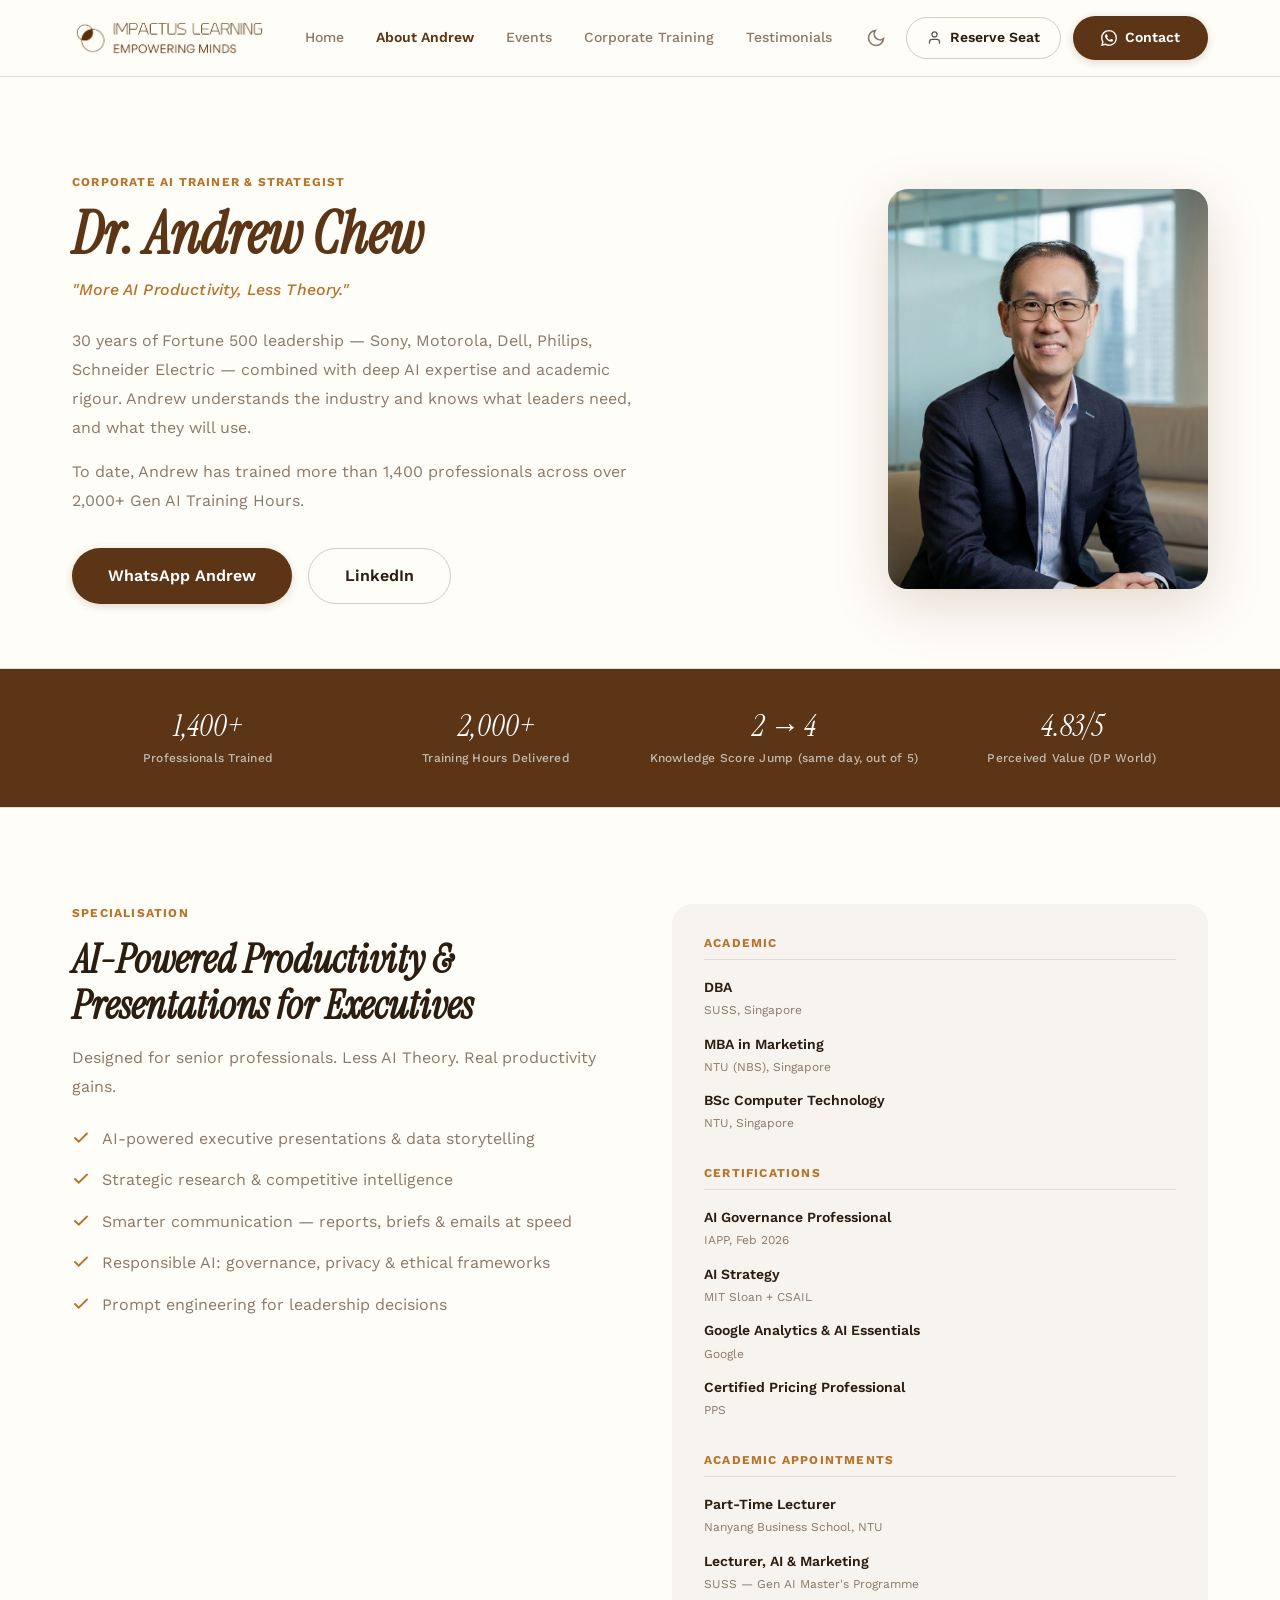
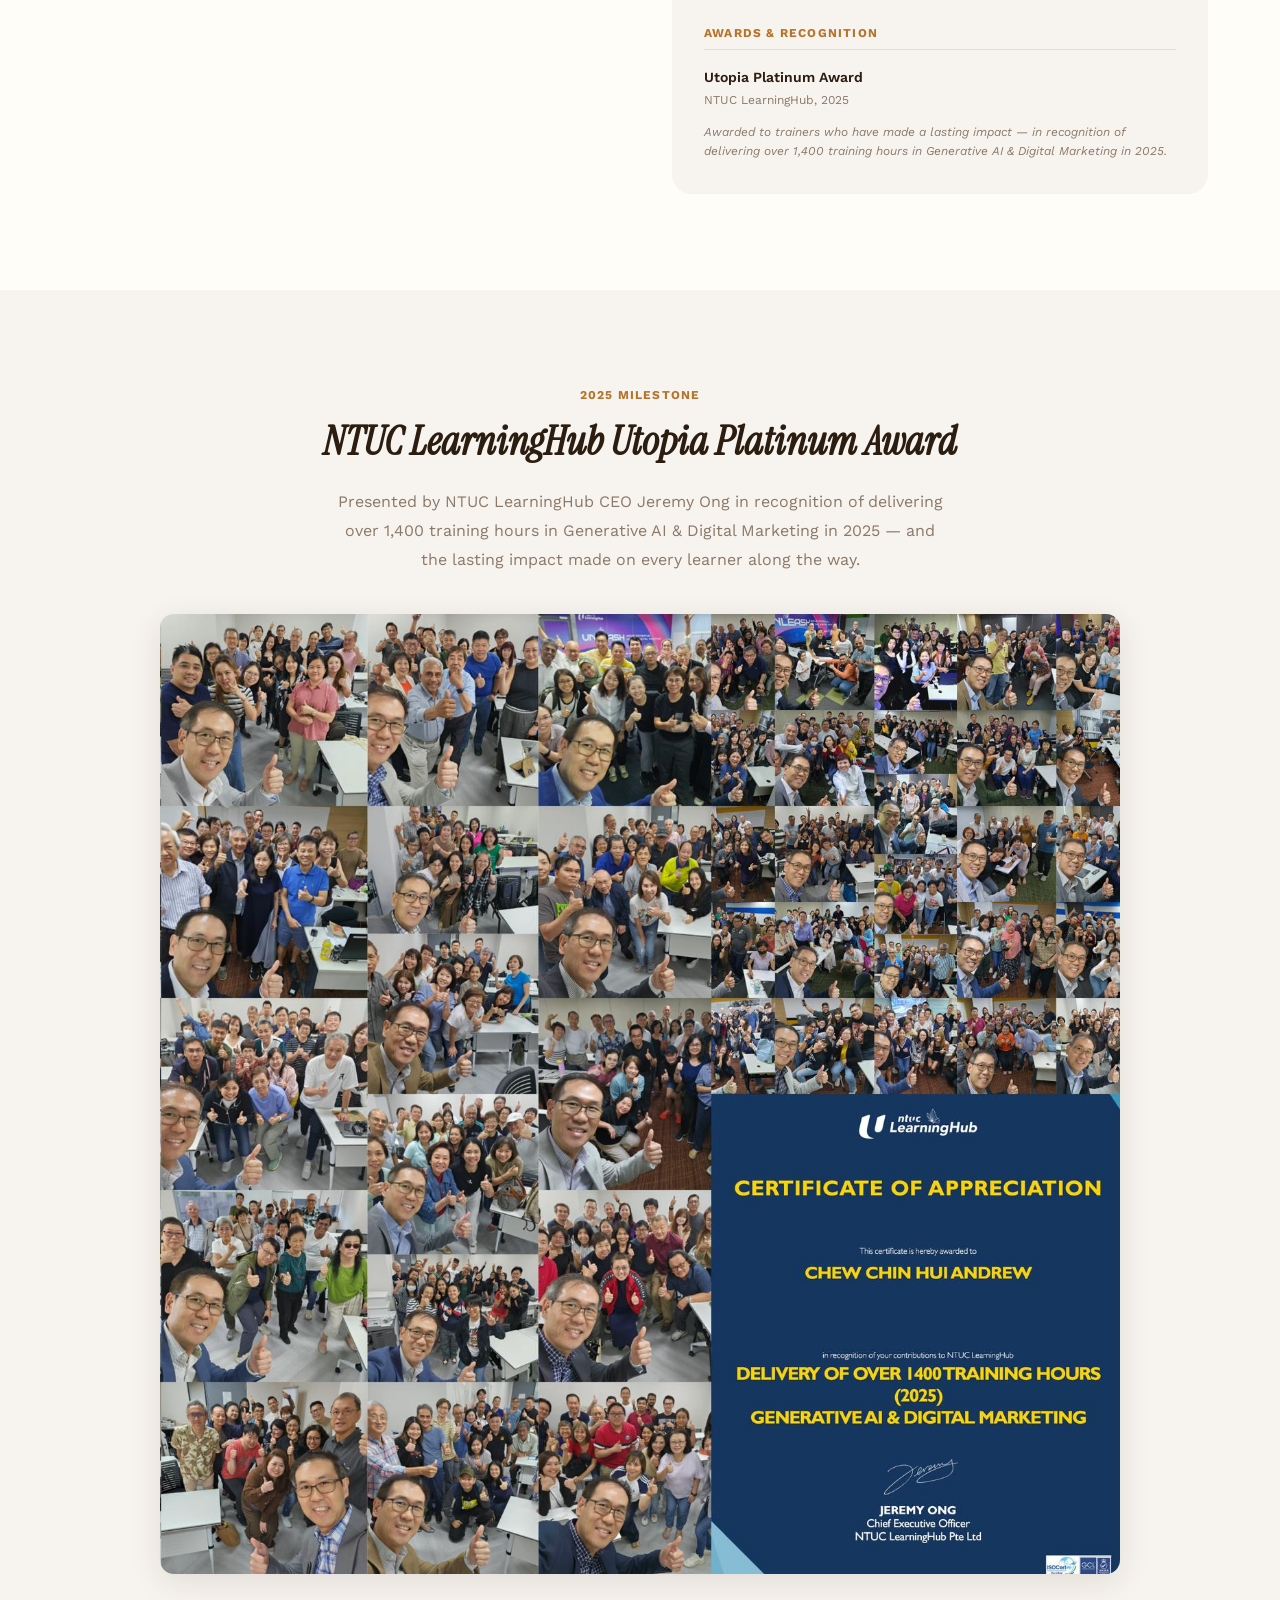
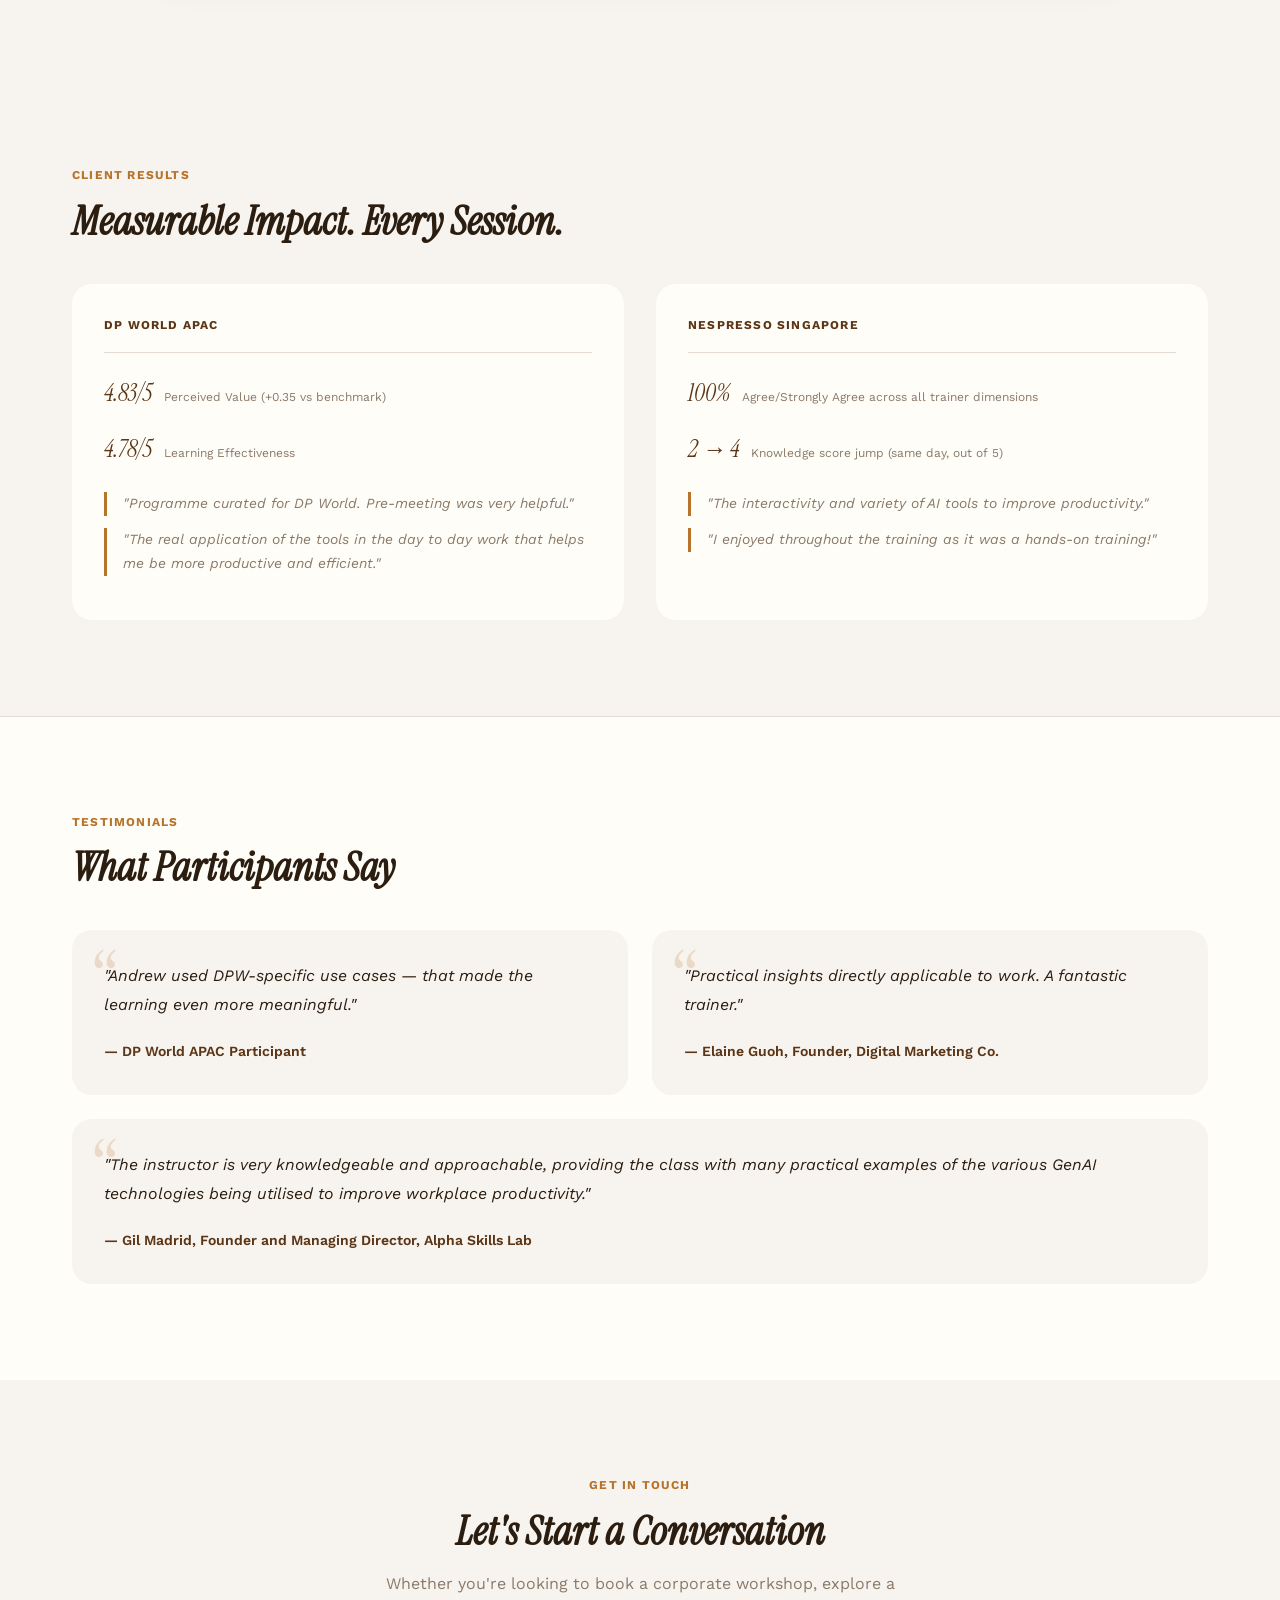
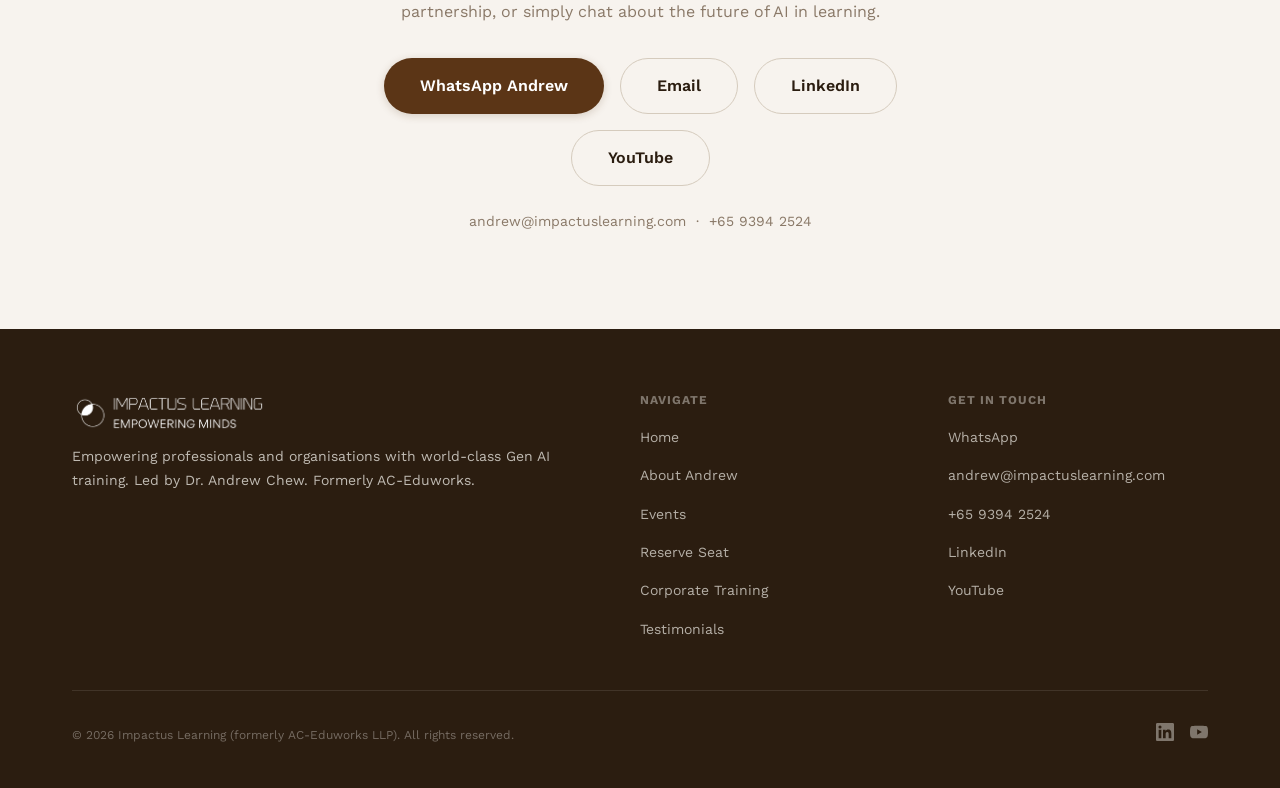
==== commit 6be693ff: "Track record: 1,400+ professionals trained (was 1,200+) on homepage, About and Testimonials Co-Autho" ====
--- a/about.html
+++ b/about.html
@@ -37,7 +37,7 @@
   <meta name="color-scheme" content="light dark">
   <meta name="supported-color-schemes" content="light dark">
   <title>About Dr. Andrew Chew — Impactus Learning</title>
-  <meta name="description" content="Dr. Andrew Chew — Corporate AI Trainer & Strategist. 30 years of Fortune 500 leadership. DBA from SUSS. 1,200+ professionals trained.">
+  <meta name="description" content="Dr. Andrew Chew — Corporate AI Trainer & Strategist. 30 years of Fortune 500 leadership. DBA from SUSS. 1,400+ professionals trained.">
   <link rel="preconnect" href="https://fonts.googleapis.com">
   <link rel="preconnect" href="https://fonts.gstatic.com" crossorigin>
   <link href="https://fonts.googleapis.com/css2?family=Instrument+Serif:ital@0;1&family=Work+Sans:wght@300..700&display=swap" rel="stylesheet">
@@ -96,7 +96,7 @@
           <h1 class="about-hero__name">Dr. Andrew Chew</h1>
           <p class="about-hero__tagline">"More AI Productivity, Less Theory."</p>
           <p class="about-hero__bio">30 years of Fortune 500 leadership — Sony, Motorola, Dell, Philips, Schneider Electric — combined with deep AI expertise and academic rigour. Andrew understands the industry and knows what leaders need, and what they will use.</p>
-          <p class="about-hero__bio">To date, Andrew has trained more than 1,200 professionals across over 2,000+ Gen AI Training Hours.</p>
+          <p class="about-hero__bio">To date, Andrew has trained more than 1,400 professionals across over 2,000+ Gen AI Training Hours.</p>
           <div class="about-hero__actions">
             <a href="https://wa.me/6593942524" class="btn btn--primary btn--lg" target="_blank" rel="noopener">WhatsApp Andrew</a>
             <a href="https://www.linkedin.com/in/andrew-chew-c-h/" class="btn btn--outline btn--lg" target="_blank" rel="noopener">LinkedIn</a>
@@ -115,7 +115,7 @@
     <div class="container">
       <div class="about-stats__grid">
         <div class="about-stat">
-          <div class="about-stat__number" data-count="1200" data-suffix="+">0</div>
+          <div class="about-stat__number" data-count="1400" data-suffix="+">0</div>
           <div class="about-stat__label">Professionals Trained</div>
         </div>
         <div class="about-stat">
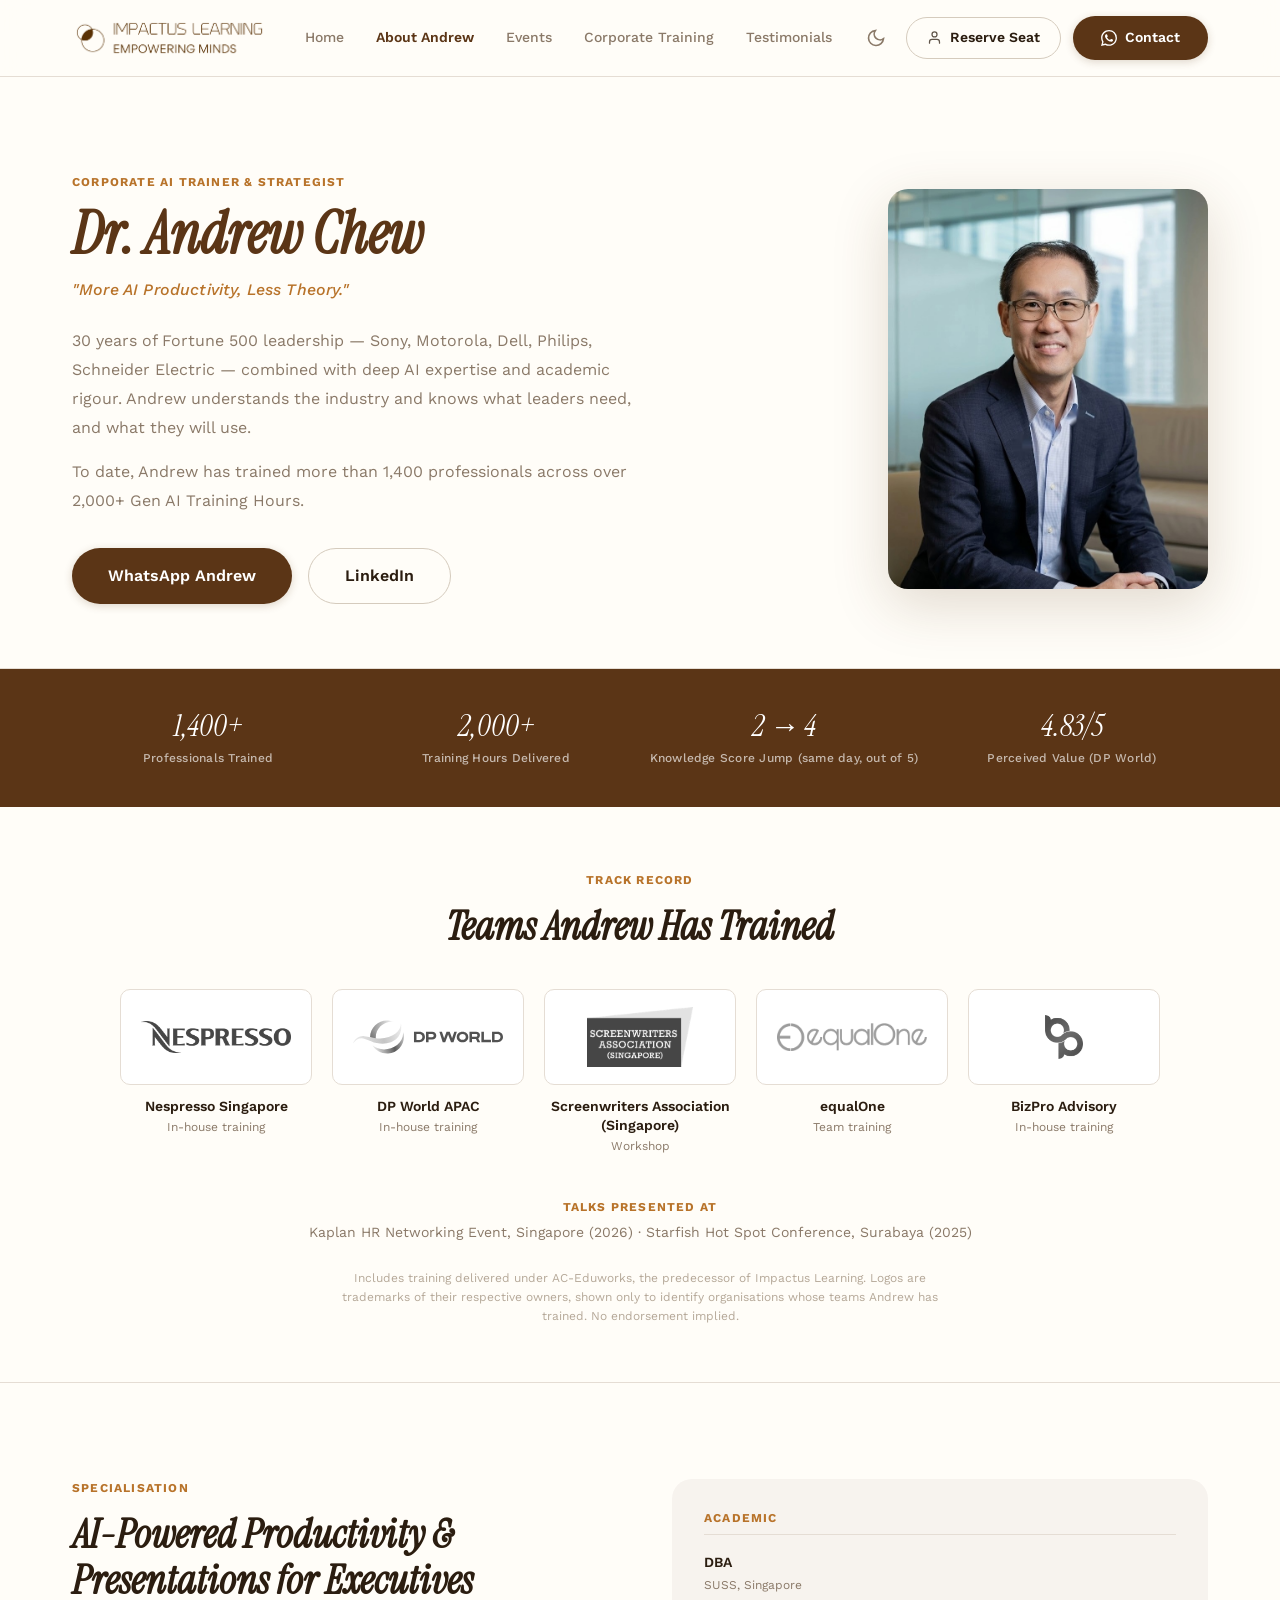
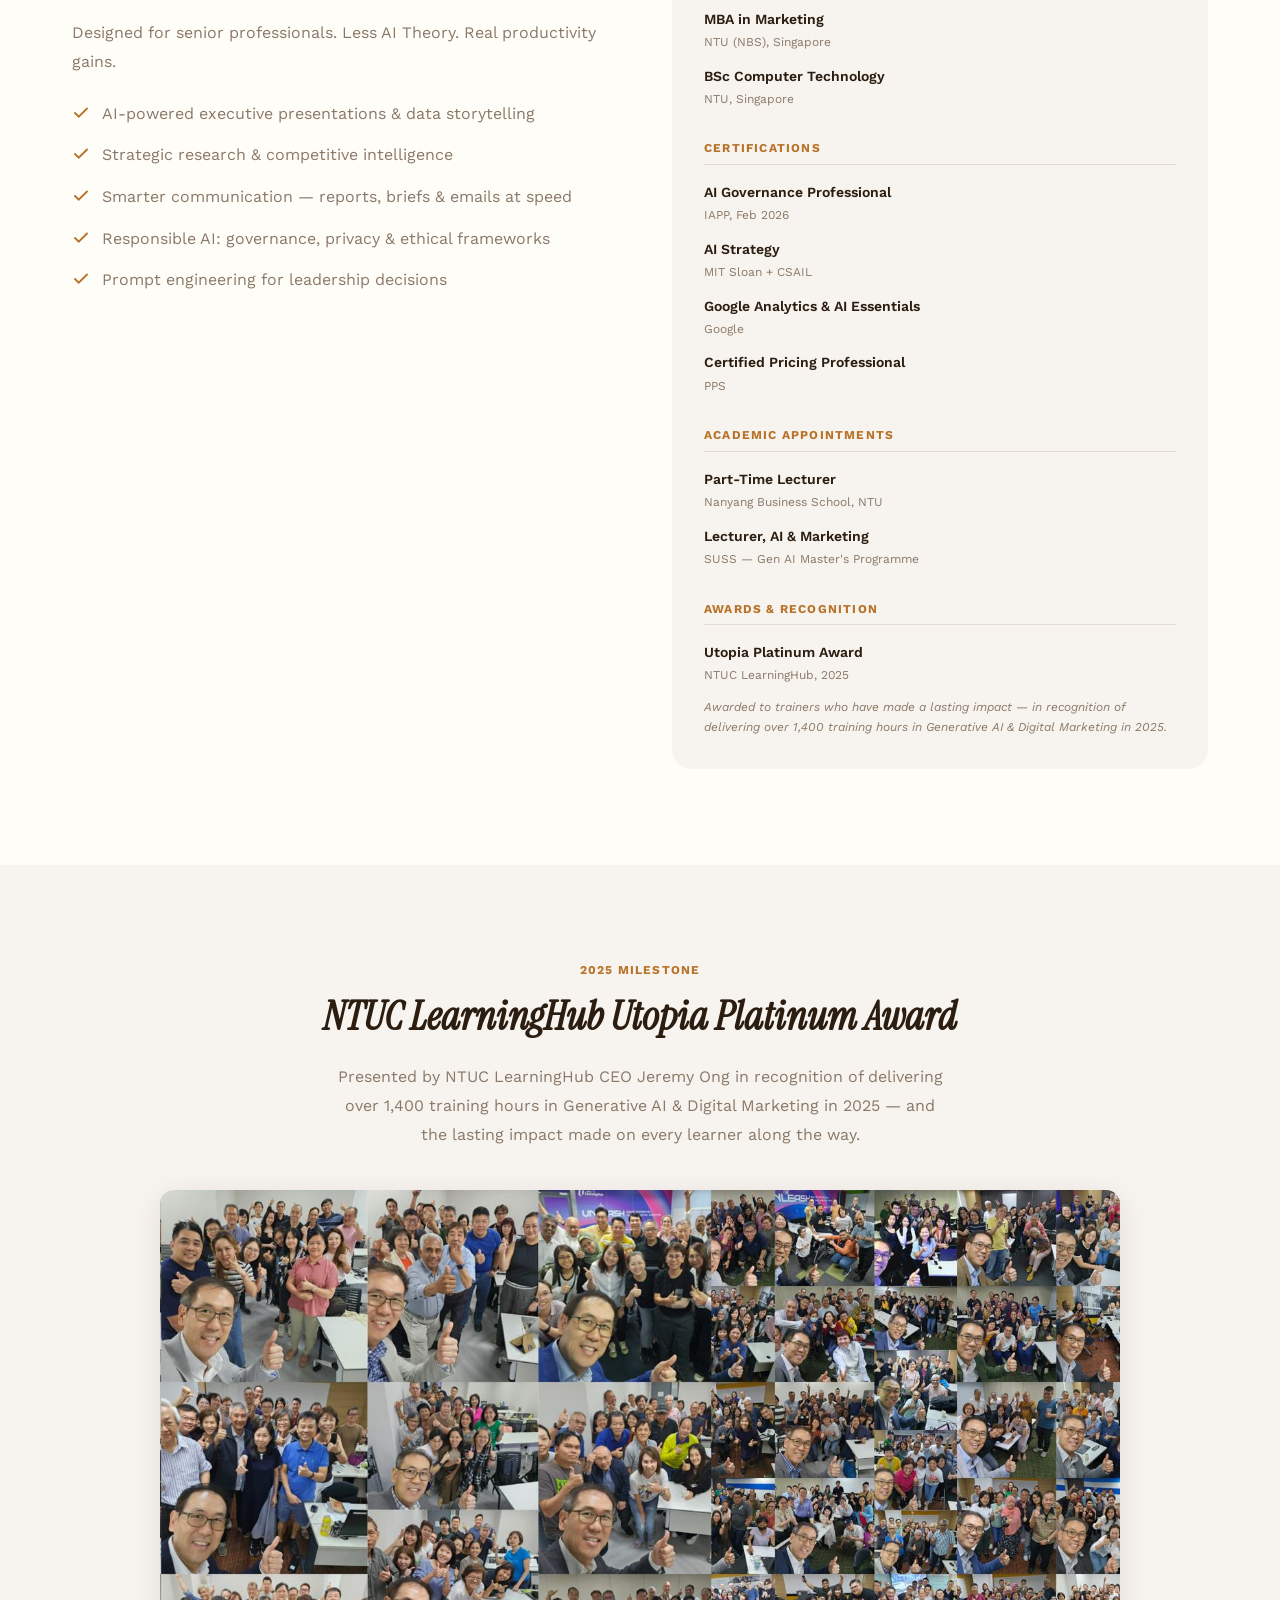
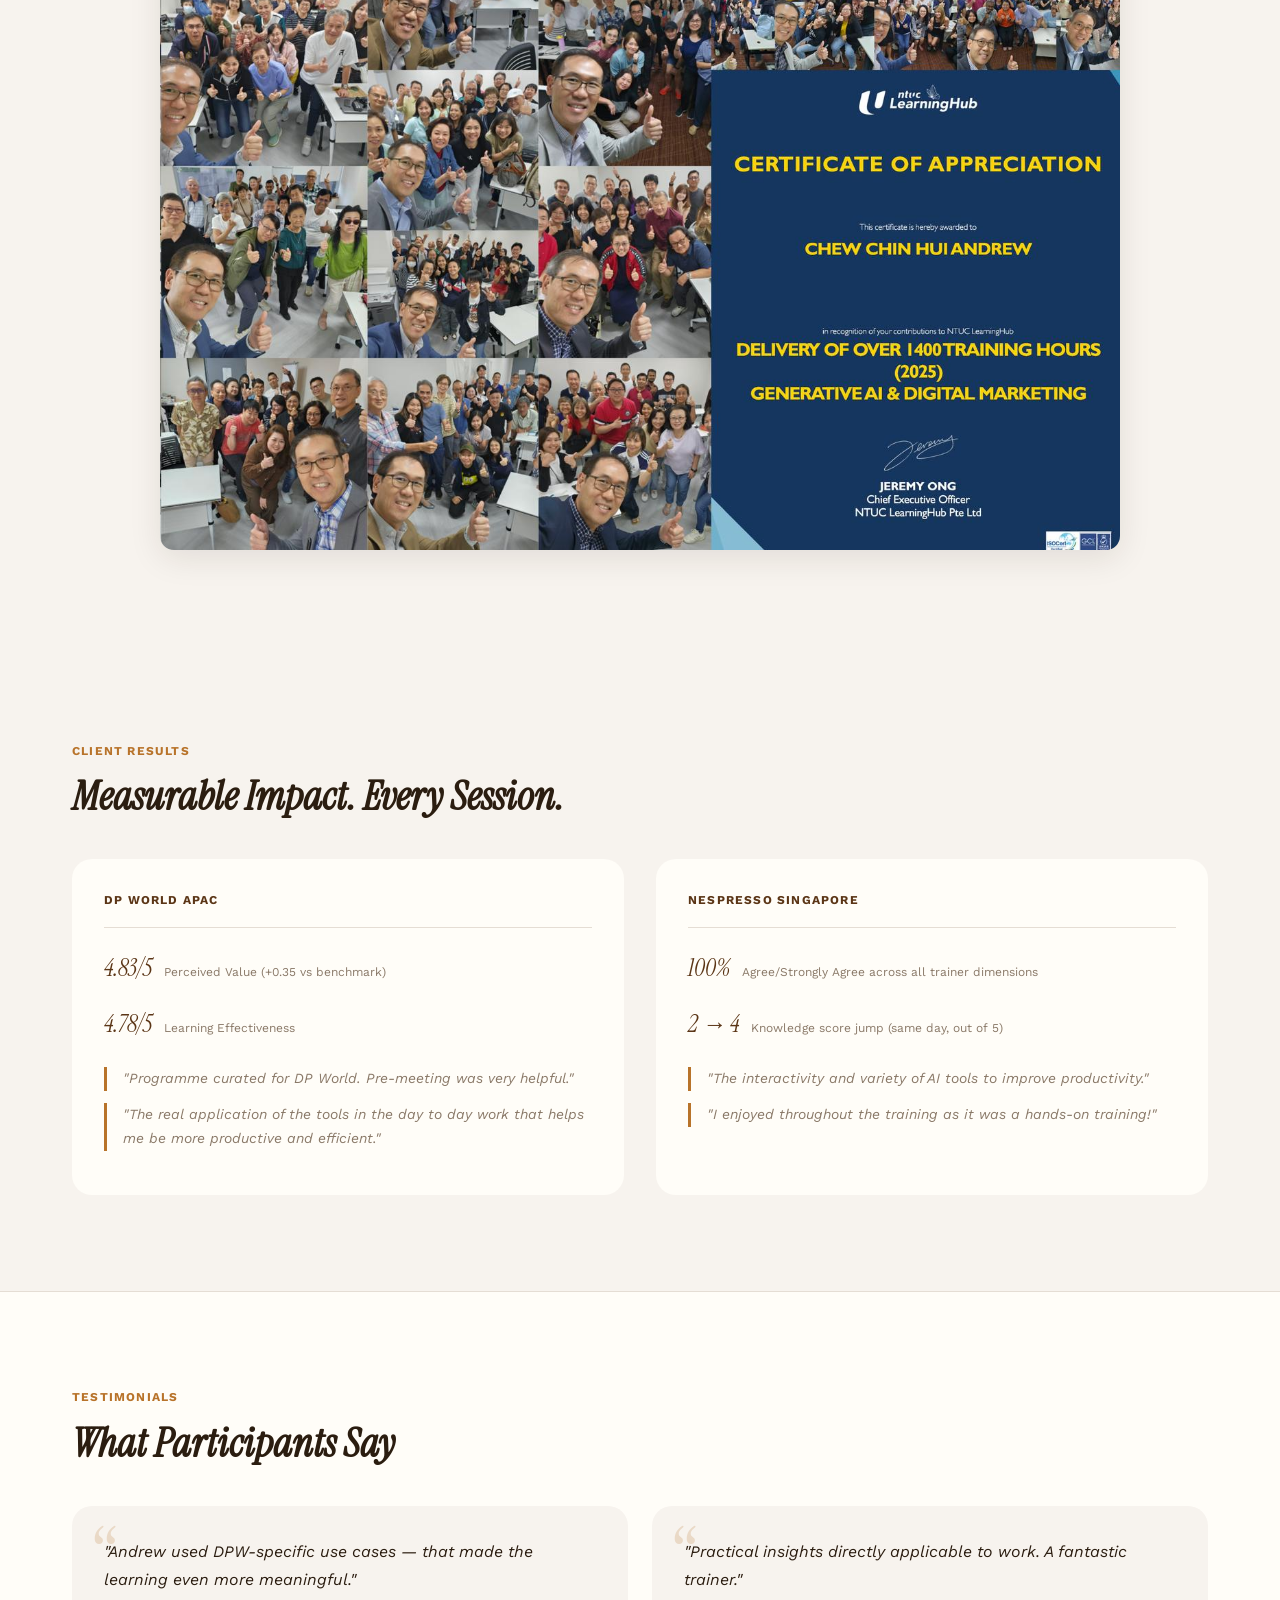
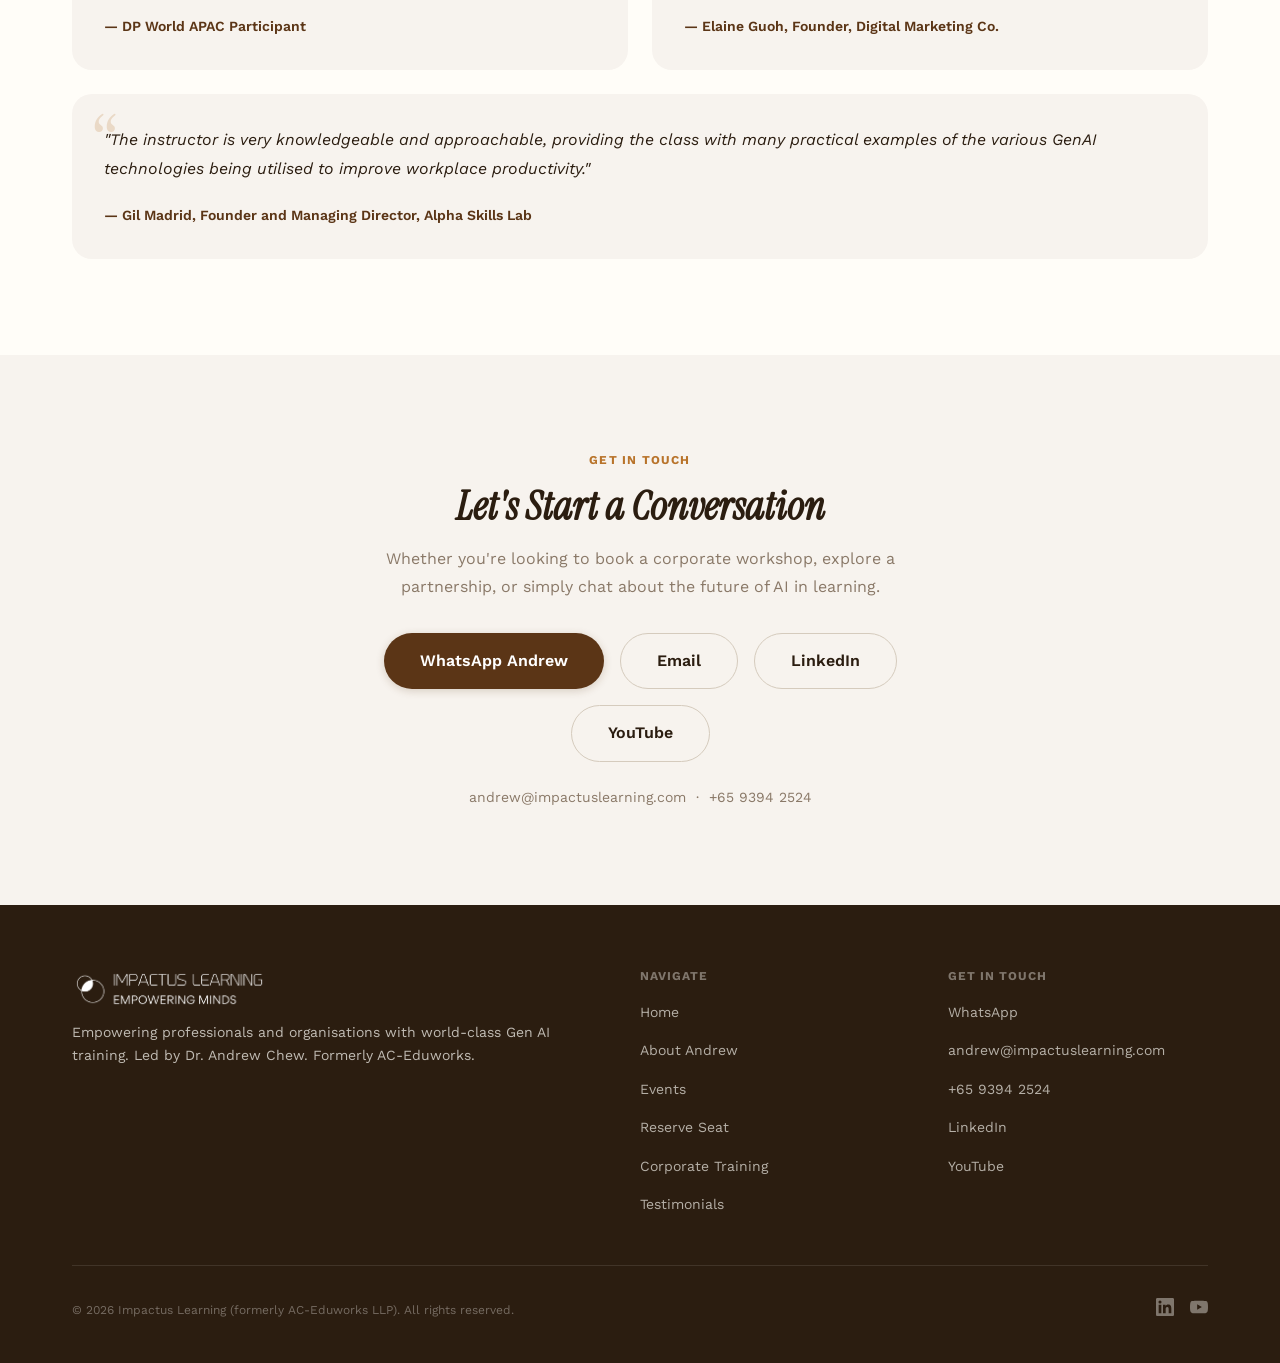
==== commit d6a12fe8: "About page: add 'Teams Andrew Has Trained' logo row, talks line and trademark note Greyscale client " ====
--- a/about.html
+++ b/about.html
@@ -41,7 +41,7 @@
   <link rel="preconnect" href="https://fonts.googleapis.com">
   <link rel="preconnect" href="https://fonts.gstatic.com" crossorigin>
   <link href="https://fonts.googleapis.com/css2?family=Instrument+Serif:ital@0;1&family=Work+Sans:wght@300..700&display=swap" rel="stylesheet">
-  <link rel="stylesheet" href="css/style.css?v=portal-drawer-v2">
+  <link rel="stylesheet" href="css/style.css?v=trained-logos-v1">
   <link rel="icon" type="image/x-icon" href="favicon.ico">
   <link rel="apple-touch-icon" href="images/apple-touch-icon.png">
 </head>
@@ -134,6 +134,43 @@
     </div>
   </section>
 
+  <!-- TEAMS TRAINED (client logos) -->
+  <section class="section trained" data-animate aria-labelledby="trained-title">
+    <div class="container">
+      <p class="section__tag trained__tag">Track Record</p>
+      <h2 class="section__title trained__title" id="trained-title">Teams Andrew Has Trained</h2>
+      <ul class="trained__grid">
+        <li class="trained__item">
+          <div class="trained__mark"><img src="images/clients/nespresso.png" alt="Nespresso" width="480" height="103" loading="lazy"></div>
+          <span class="trained__name">Nespresso Singapore</span>
+          <span class="trained__type">In-house training</span>
+        </li>
+        <li class="trained__item">
+          <div class="trained__mark"><img src="images/clients/dp-world.svg" alt="DP World" width="182" height="42" loading="lazy"></div>
+          <span class="trained__name">DP World APAC</span>
+          <span class="trained__type">In-house training</span>
+        </li>
+        <li class="trained__item">
+          <div class="trained__mark trained__mark--compact"><img src="images/clients/screenwriters-association-singapore.png" alt="Screenwriters Association (Singapore)" width="281" height="160" loading="lazy"></div>
+          <span class="trained__name">Screenwriters Association (Singapore)</span>
+          <span class="trained__type">Workshop</span>
+        </li>
+        <li class="trained__item">
+          <div class="trained__mark"><img src="images/clients/equalone.png" alt="equalOne" width="392" height="71" loading="lazy"></div>
+          <span class="trained__name">equalOne</span>
+          <span class="trained__type">Team training</span>
+        </li>
+        <li class="trained__item">
+          <div class="trained__mark"><img src="images/clients/bizpro-advisory.png" alt="BizPro Advisory" width="140" height="160" loading="lazy"></div>
+          <span class="trained__name">BizPro Advisory</span>
+          <span class="trained__type">In-house training</span>
+        </li>
+      </ul>
+      <p class="trained__talks"><span class="trained__talks-label">Talks presented at</span> Kaplan HR Networking Event, Singapore (2026) &middot; Starfish Hot Spot Conference, Surabaya (2025)</p>
+      <p class="trained__note">Includes training delivered under AC-Eduworks, the predecessor of Impactus Learning. Logos are trademarks of their respective owners, shown only to identify organisations whose teams Andrew has trained. No endorsement implied.</p>
+    </div>
+  </section>
+
   <!-- WHAT SETS ANDREW APART -->
   <section class="section section--bordered" data-animate>
     <div class="container">
--- a/css/style.css
+++ b/css/style.css
@@ -1391,6 +1391,79 @@
   letter-spacing: 0.02em;
 }
 
+/* — Teams Trained (client logos) — */
+.trained { padding: var(--space-16) 0 var(--space-14); }
+.trained__tag, .trained__title { text-align: center; }
+.trained__title { margin-bottom: var(--space-10); }
+.trained__grid {
+  list-style: none; margin: 0 auto; padding: 0;
+  display: flex; flex-wrap: wrap; justify-content: center;
+  gap: var(--space-6) var(--space-5);
+  max-width: 1040px;
+}
+.trained__item {
+  flex: 0 1 calc((100% - 4 * var(--space-5)) / 5);
+  min-width: 0;
+  display: flex; flex-direction: column; align-items: center;
+  text-align: center;
+}
+.trained__mark {
+  width: 100%; height: 96px;
+  display: flex; align-items: center; justify-content: center;
+  padding: var(--space-4) var(--space-5);
+  background: #fff;
+  border: 1px solid var(--color-divider);
+  border-radius: var(--radius-md);
+  margin-bottom: var(--space-3);
+}
+.trained__mark img {
+  max-width: 100%; max-height: 44px;
+  width: auto; height: auto; object-fit: contain;
+  filter: grayscale(1); opacity: 0.72;
+  transition: filter 0.25s ease, opacity 0.25s ease;
+}
+.trained__item:hover .trained__mark img { filter: none; opacity: 1; }
+.trained__mark--compact img { max-height: 60px; }
+.trained__name {
+  font-size: var(--text-sm); font-weight: 600;
+  color: var(--color-text); line-height: 1.35;
+}
+.trained__type {
+  font-size: var(--text-xs); color: var(--color-text-muted);
+  margin-top: 2px;
+}
+.trained__talks {
+  text-align: center; max-width: 720px;
+  margin: var(--space-10) auto 0;
+  font-size: var(--text-sm); color: var(--color-text-muted); line-height: 1.7;
+}
+.trained__talks-label {
+  display: block;
+  font-size: var(--text-xs); font-weight: 700;
+  text-transform: uppercase; letter-spacing: 0.1em;
+  color: var(--color-accent);
+  margin-bottom: var(--space-1);
+}
+.trained__note {
+  text-align: center; max-width: 640px;
+  margin: var(--space-6) auto 0;
+  font-size: var(--text-xs); color: var(--color-text-subtle); line-height: 1.6;
+}
+[data-theme="dark"] .trained__mark { background: #F4EFE8; border-color: var(--color-divider); }
+@media (max-width: 900px) {
+  .trained__item { flex-basis: calc((100% - 2 * var(--space-5)) / 3); }
+}
+@media (max-width: 560px) {
+  .trained__grid { gap: var(--space-5) var(--space-4); }
+  .trained__item { flex-basis: calc((100% - var(--space-4)) / 2); }
+  .trained__mark { height: 84px; padding: var(--space-3) var(--space-4); }
+  .trained__mark img { max-height: 38px; }
+  .trained__mark--compact img { max-height: 52px; }
+}
+@media (prefers-reduced-motion: reduce) {
+  .trained__mark img { transition: none; }
+}
+
 /* — Split: Skills + Credentials — */
 .about-split {
   display: grid;
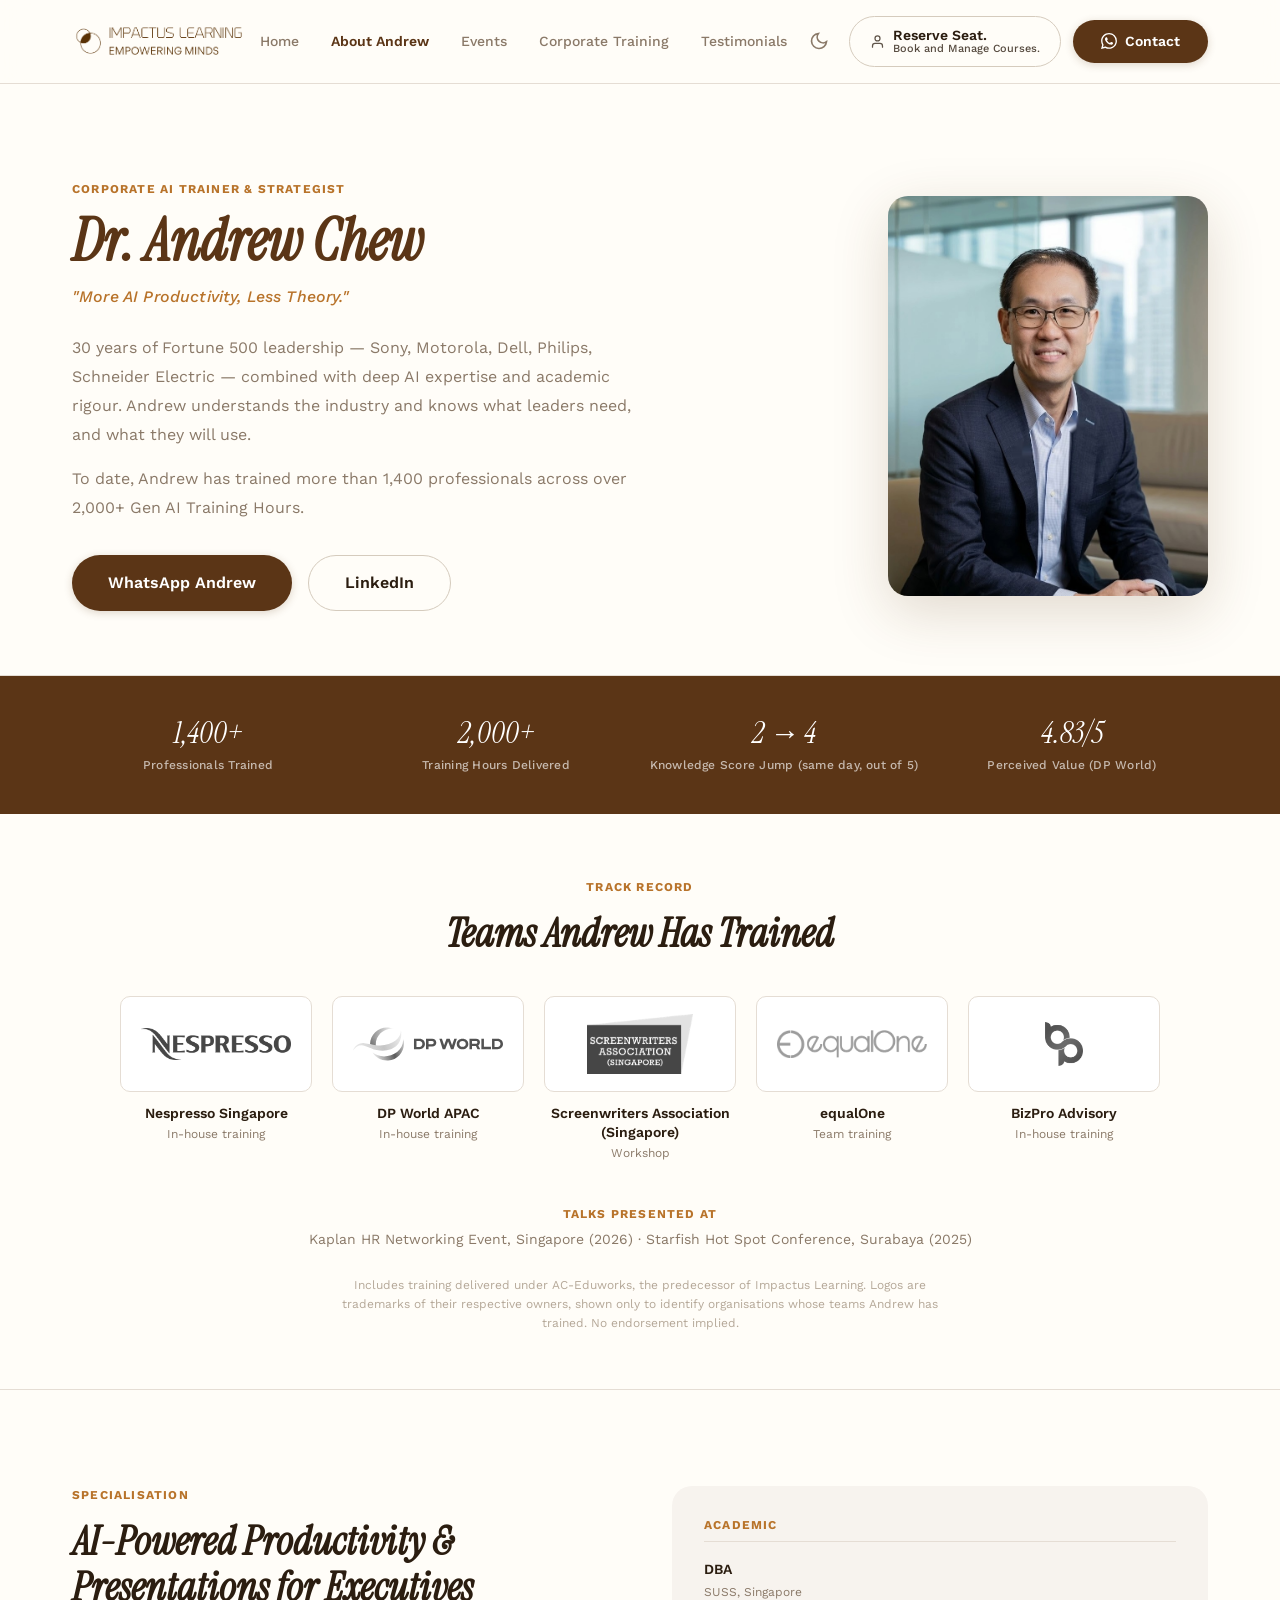
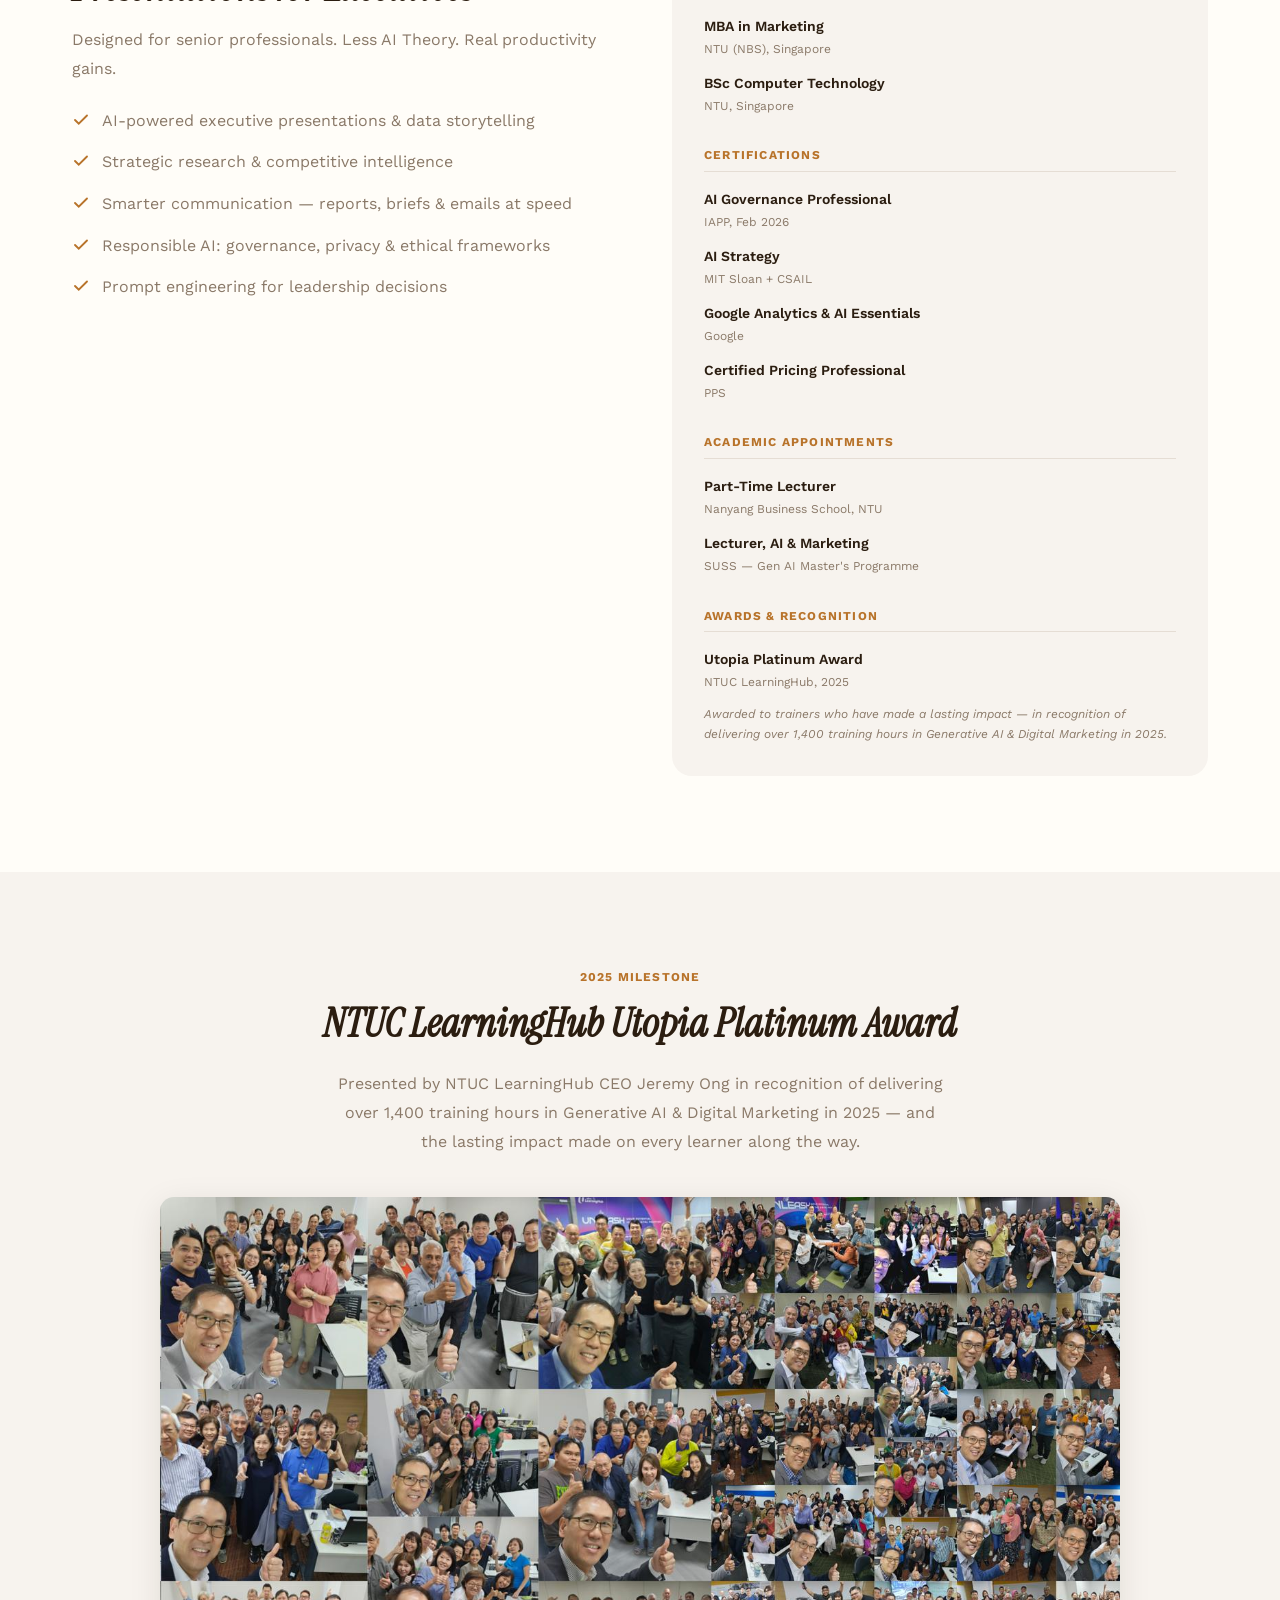
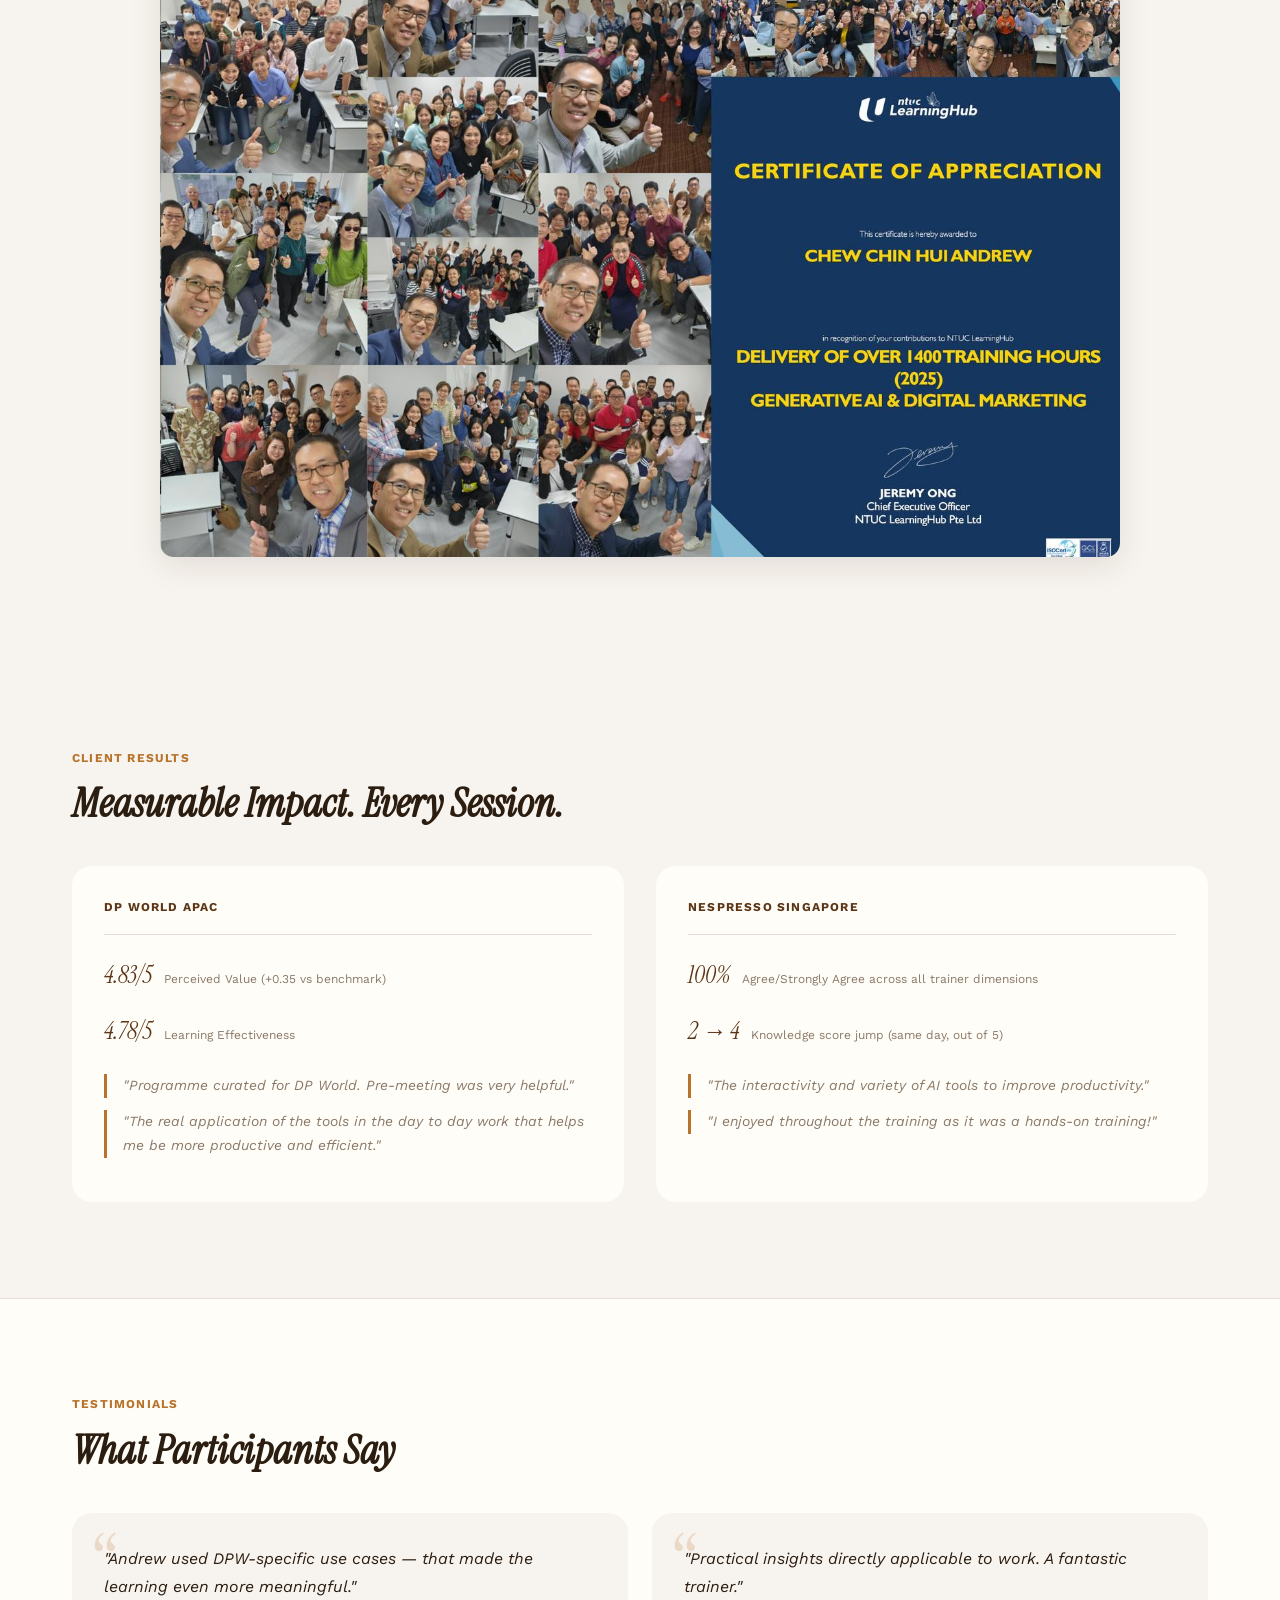
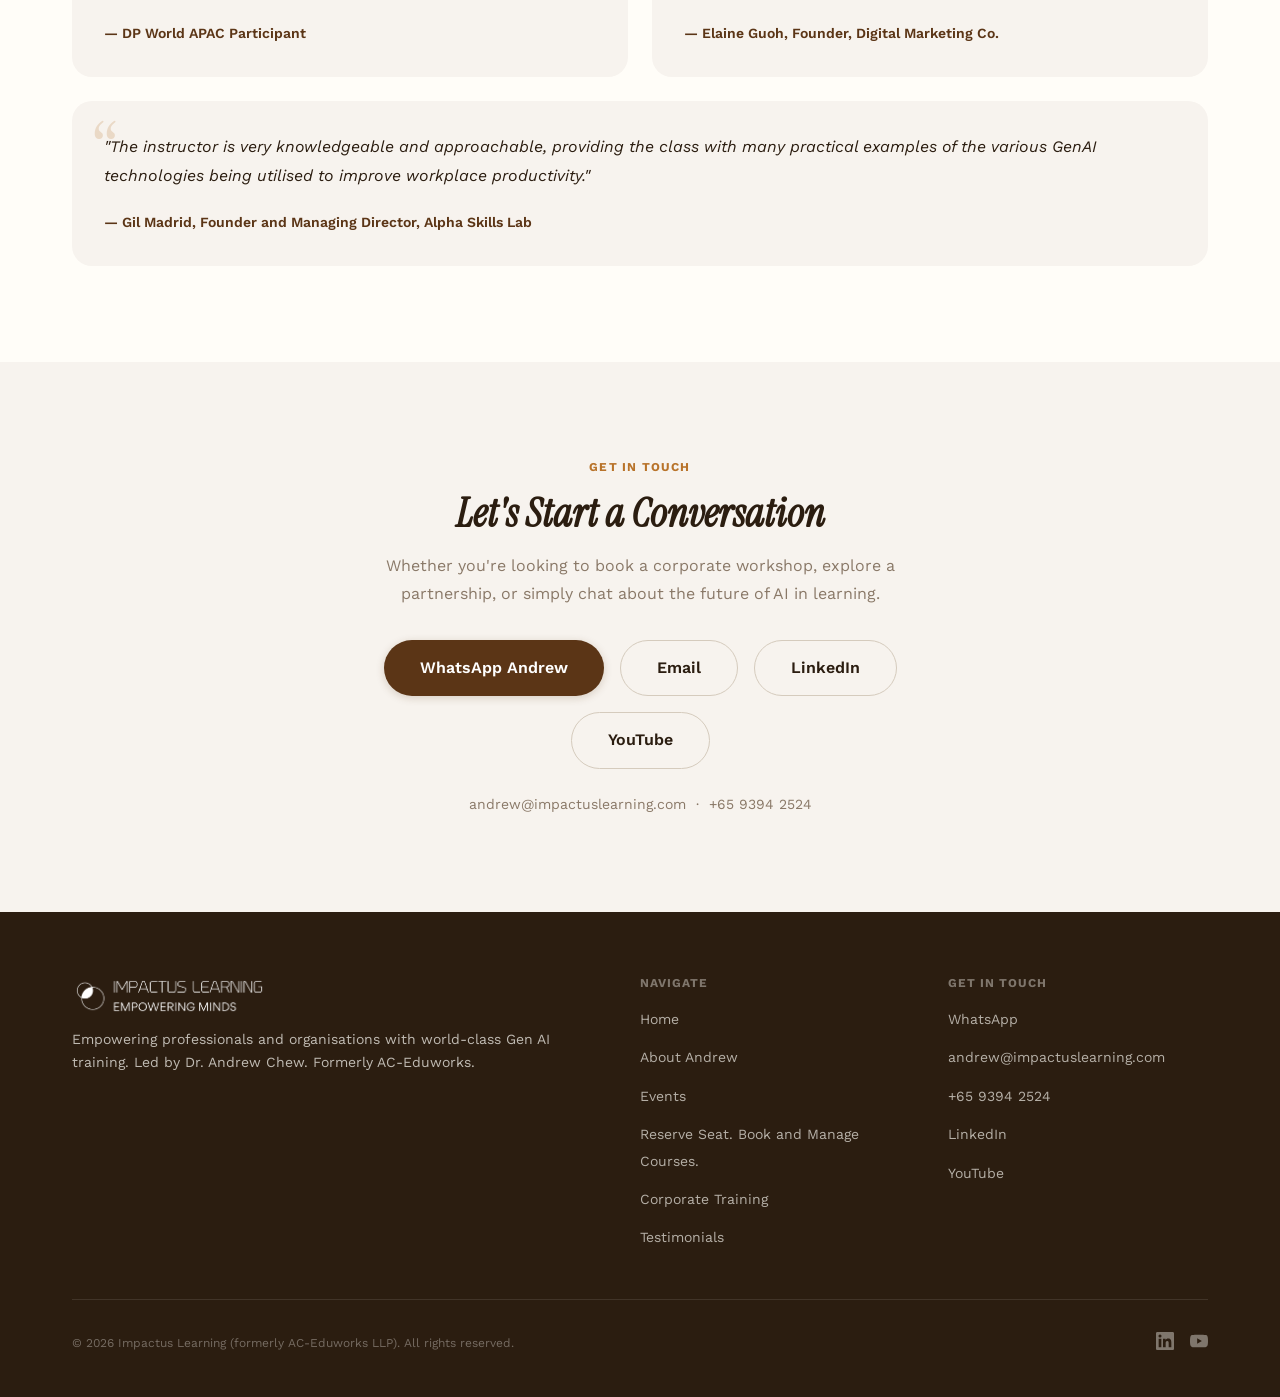
==== commit 0683b70b: "Header, drawer and portal labels: "Reserve Seat" -> "Reserve Seat. Book and Manage Courses." Andrew," ====
--- a/about.html
+++ b/about.html
@@ -41,7 +41,7 @@
   <link rel="preconnect" href="https://fonts.googleapis.com">
   <link rel="preconnect" href="https://fonts.gstatic.com" crossorigin>
   <link href="https://fonts.googleapis.com/css2?family=Instrument+Serif:ital@0;1&family=Work+Sans:wght@300..700&display=swap" rel="stylesheet">
-  <link rel="stylesheet" href="css/style.css?v=trained-logos-v1">
+  <link rel="stylesheet" href="css/style.css?v=trained-logos-v2">
   <link rel="icon" type="image/x-icon" href="favicon.ico">
   <link rel="apple-touch-icon" href="images/apple-touch-icon.png">
 </head>
@@ -62,7 +62,7 @@
               <svg width="18" height="18" viewBox="0 0 24 24" fill="none" stroke="currentColor" stroke-width="2.5" stroke-linecap="round"><path d="M18 6L6 18M6 6l12 12"/></svg>
             </button>
           </li>
-          <li class="nav__portal-item"><a href="https://events.impactuslearning.com/portal/" target="_blank" rel="noopener"><svg width="16" height="16" viewBox="0 0 24 24" fill="none" stroke="currentColor" stroke-width="2" stroke-linecap="round" stroke-linejoin="round"><path d="M20 21v-2a4 4 0 0 0-4-4H8a4 4 0 0 0-4 4v2"/><circle cx="12" cy="7" r="4"/></svg> Reserve Seat</a></li>
+          <li class="nav__portal-item"><a href="https://events.impactuslearning.com/portal/" target="_blank" rel="noopener"><svg width="16" height="16" viewBox="0 0 24 24" fill="none" stroke="currentColor" stroke-width="2" stroke-linecap="round" stroke-linejoin="round"><path d="M20 21v-2a4 4 0 0 0-4-4H8a4 4 0 0 0-4 4v2"/><circle cx="12" cy="7" r="4"/></svg> <span class="rs2"><span class="rs2__a">Reserve Seat.</span> <span class="rs2__b">Book and Manage Courses.</span></span></a></li>
                     <li><a href="index.html">Home</a></li>
           <li><a href="about.html" class="active">About Andrew</a></li>
           <li><a href="https://events.impactuslearning.com" target="_blank" rel="noopener">Events</a></li>
@@ -74,7 +74,7 @@
           <button class="theme-toggle" data-theme-toggle aria-label="Toggle theme">
             <svg width="20" height="20" viewBox="0 0 24 24" fill="none" stroke="currentColor" stroke-width="2"><path d="M21 12.79A9 9 0 1 1 11.21 3 7 7 0 0 0 21 12.79z"/></svg>
           </button>
-          <a href="https://events.impactuslearning.com/portal/" class="btn btn--outline nav__portal" target="_blank" rel="noopener"><svg width="15" height="15" viewBox="0 0 24 24" fill="none" stroke="currentColor" stroke-width="2" stroke-linecap="round" stroke-linejoin="round"><path d="M20 21v-2a4 4 0 0 0-4-4H8a4 4 0 0 0-4 4v2"/><circle cx="12" cy="7" r="4"/></svg> Reserve Seat</a>
+          <a href="https://events.impactuslearning.com/portal/" class="btn btn--outline nav__portal" target="_blank" rel="noopener"><svg width="15" height="15" viewBox="0 0 24 24" fill="none" stroke="currentColor" stroke-width="2" stroke-linecap="round" stroke-linejoin="round"><path d="M20 21v-2a4 4 0 0 0-4-4H8a4 4 0 0 0-4 4v2"/><circle cx="12" cy="7" r="4"/></svg> <span class="rs2"><span class="rs2__a">Reserve Seat.</span> <span class="rs2__b">Book and Manage Courses.</span></span></a>
           <a href="https://wa.me/6593942524" class="btn btn--primary" target="_blank" rel="noopener">
             <svg width="16" height="16" viewBox="0 0 24 24" fill="currentColor"><path d="M17.472 14.382c-.297-.149-1.758-.867-2.03-.967-.273-.099-.471-.148-.67.15-.197.297-.767.966-.94 1.164-.173.199-.347.223-.644.075-.297-.15-1.255-.463-2.39-1.475-.883-.788-1.48-1.761-1.653-2.059-.173-.297-.018-.458.13-.606.134-.133.298-.347.446-.52.149-.174.198-.298.298-.497.099-.198.05-.371-.025-.52-.075-.149-.669-1.612-.916-2.207-.242-.579-.487-.5-.669-.51-.173-.008-.371-.01-.57-.01-.198 0-.52.074-.792.372-.272.297-1.04 1.016-1.04 2.479 0 1.462 1.065 2.875 1.213 3.074.149.198 2.096 3.2 5.077 4.487.709.306 1.262.489 1.694.625.712.227 1.36.195 1.871.118.571-.085 1.758-.719 2.006-1.413.248-.694.248-1.289.173-1.413-.074-.124-.272-.198-.57-.347m-5.421 7.403h-.004a9.87 9.87 0 01-5.031-1.378l-.361-.214-3.741.982.998-3.648-.235-.374a9.86 9.86 0 01-1.51-5.26c.001-5.45 4.436-9.884 9.888-9.884 2.64 0 5.122 1.03 6.988 2.898a9.825 9.825 0 012.893 6.994c-.003 5.45-4.437 9.884-9.885 9.884m8.413-18.297A11.815 11.815 0 0012.05 0C5.495 0 .16 5.335.157 11.892c0 2.096.547 4.142 1.588 5.945L.057 24l6.305-1.654a11.882 11.882 0 005.683 1.448h.005c6.554 0 11.89-5.335 11.893-11.893a11.821 11.821 0 00-3.48-8.413z"/></svg>
             Contact
@@ -345,7 +345,7 @@
                       <li><a href="index.html">Home</a></li>
           <li><a href="about.html" class="active">About Andrew</a></li>
           <li><a href="https://events.impactuslearning.com" target="_blank" rel="noopener">Events</a></li>
-          <li><a href="https://events.impactuslearning.com/portal/" target="_blank" rel="noopener">Reserve Seat</a></li>
+          <li><a href="https://events.impactuslearning.com/portal/" target="_blank" rel="noopener">Reserve Seat. Book and Manage Courses.</a></li>
           <li><a href="training.html">Corporate Training</a></li>
           <li><a href="testimonials.html">Testimonials</a></li>
           <!-- <li><a href="rebrand.html">Our Story</a></li> -->
--- a/css/style.css
+++ b/css/style.css
@@ -2346,3 +2346,13 @@
   .cs-latest__body { padding: var(--space-6); }
   .cs-quotes { grid-template-columns: 1fr; gap: var(--space-4); }
 }
+
+/* Two-line "Reserve Seat. / Book and Manage Courses." label (Andrew, 17 Nov 2026) */
+.rs2 { display: inline-flex; flex-direction: column; align-items: flex-start; line-height: 1.15; text-align: left; white-space: nowrap; }
+.rs2__b { font-size: 0.78em; font-weight: 500; opacity: 0.8; }
+/* Mid-width desktop (769–1200px): keep the two-line capsule compact so the logo keeps its size */
+@media (min-width: 769px) and (max-width: 1200px) {
+  .nav__portal { padding: 8px 14px; }
+  .nav__portal svg { display: none; }
+  .nav__portal .rs2__b { font-size: 0.72em; }
+}
